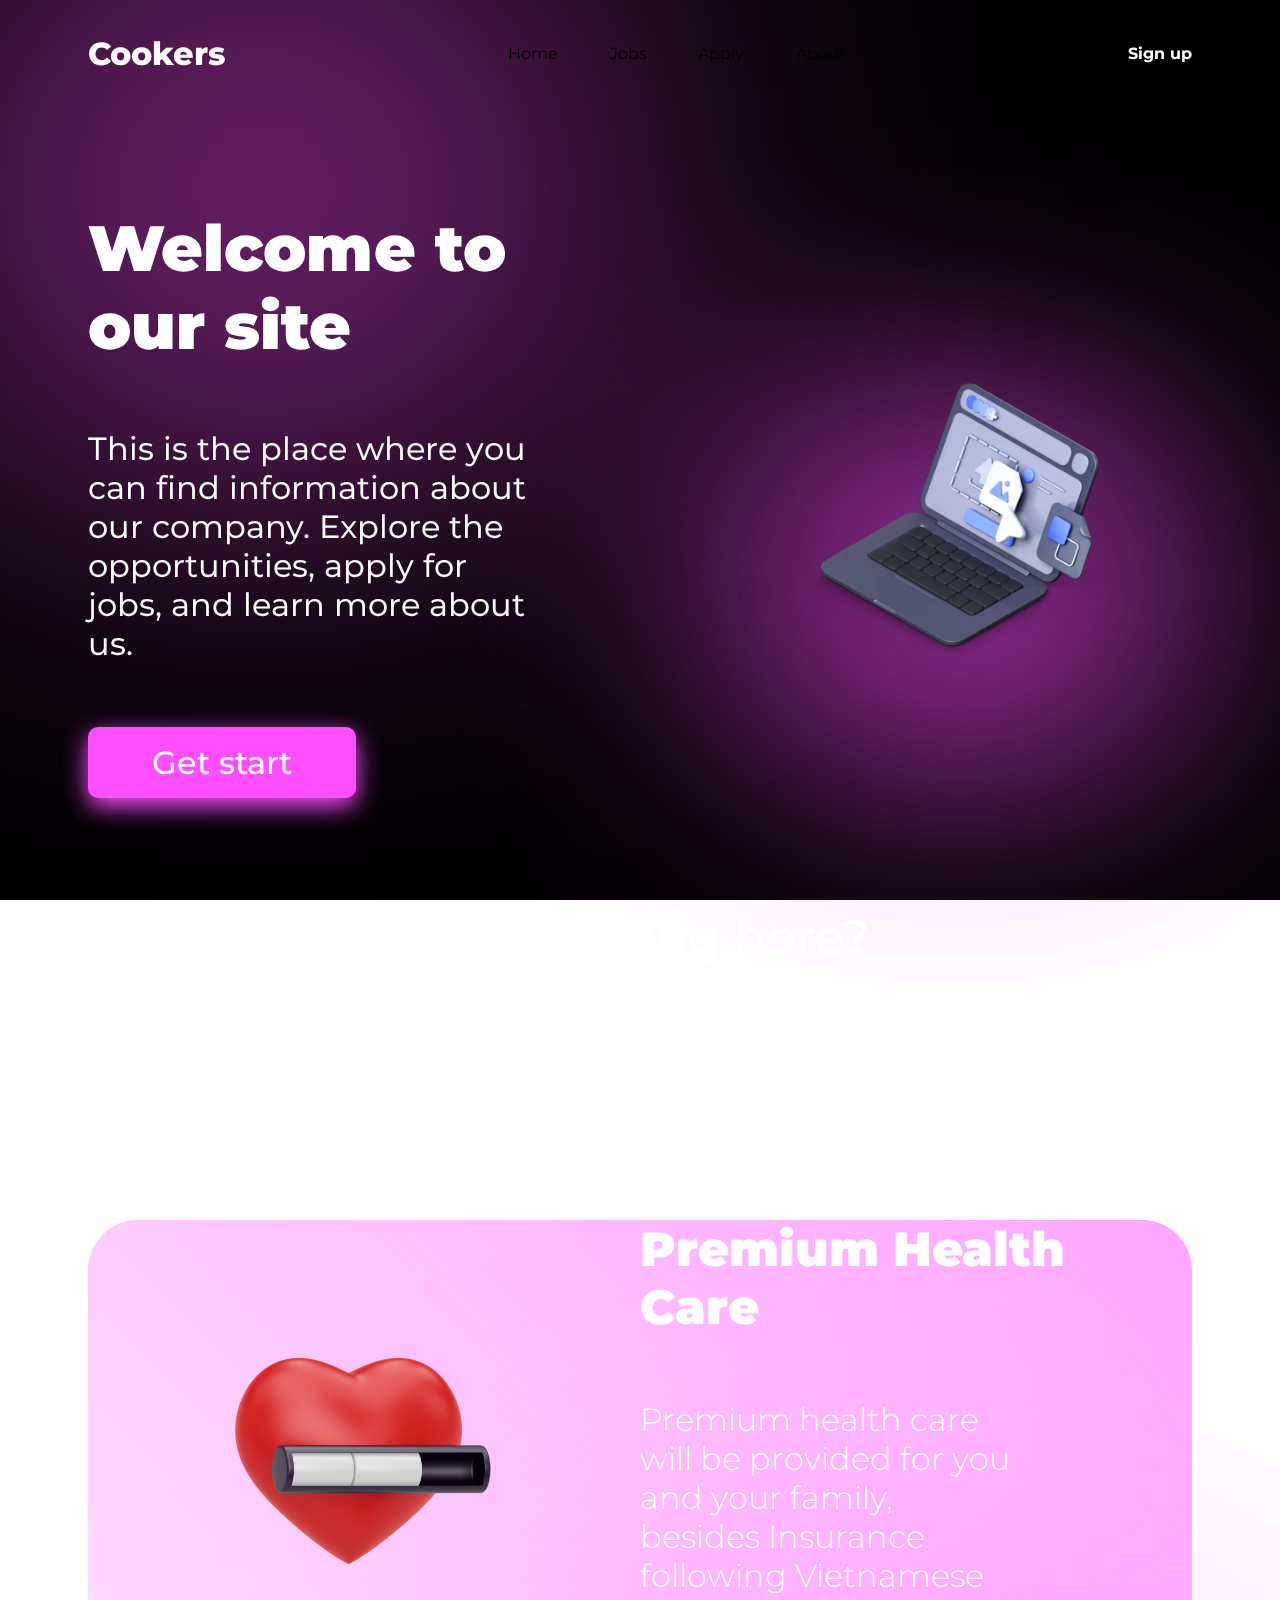
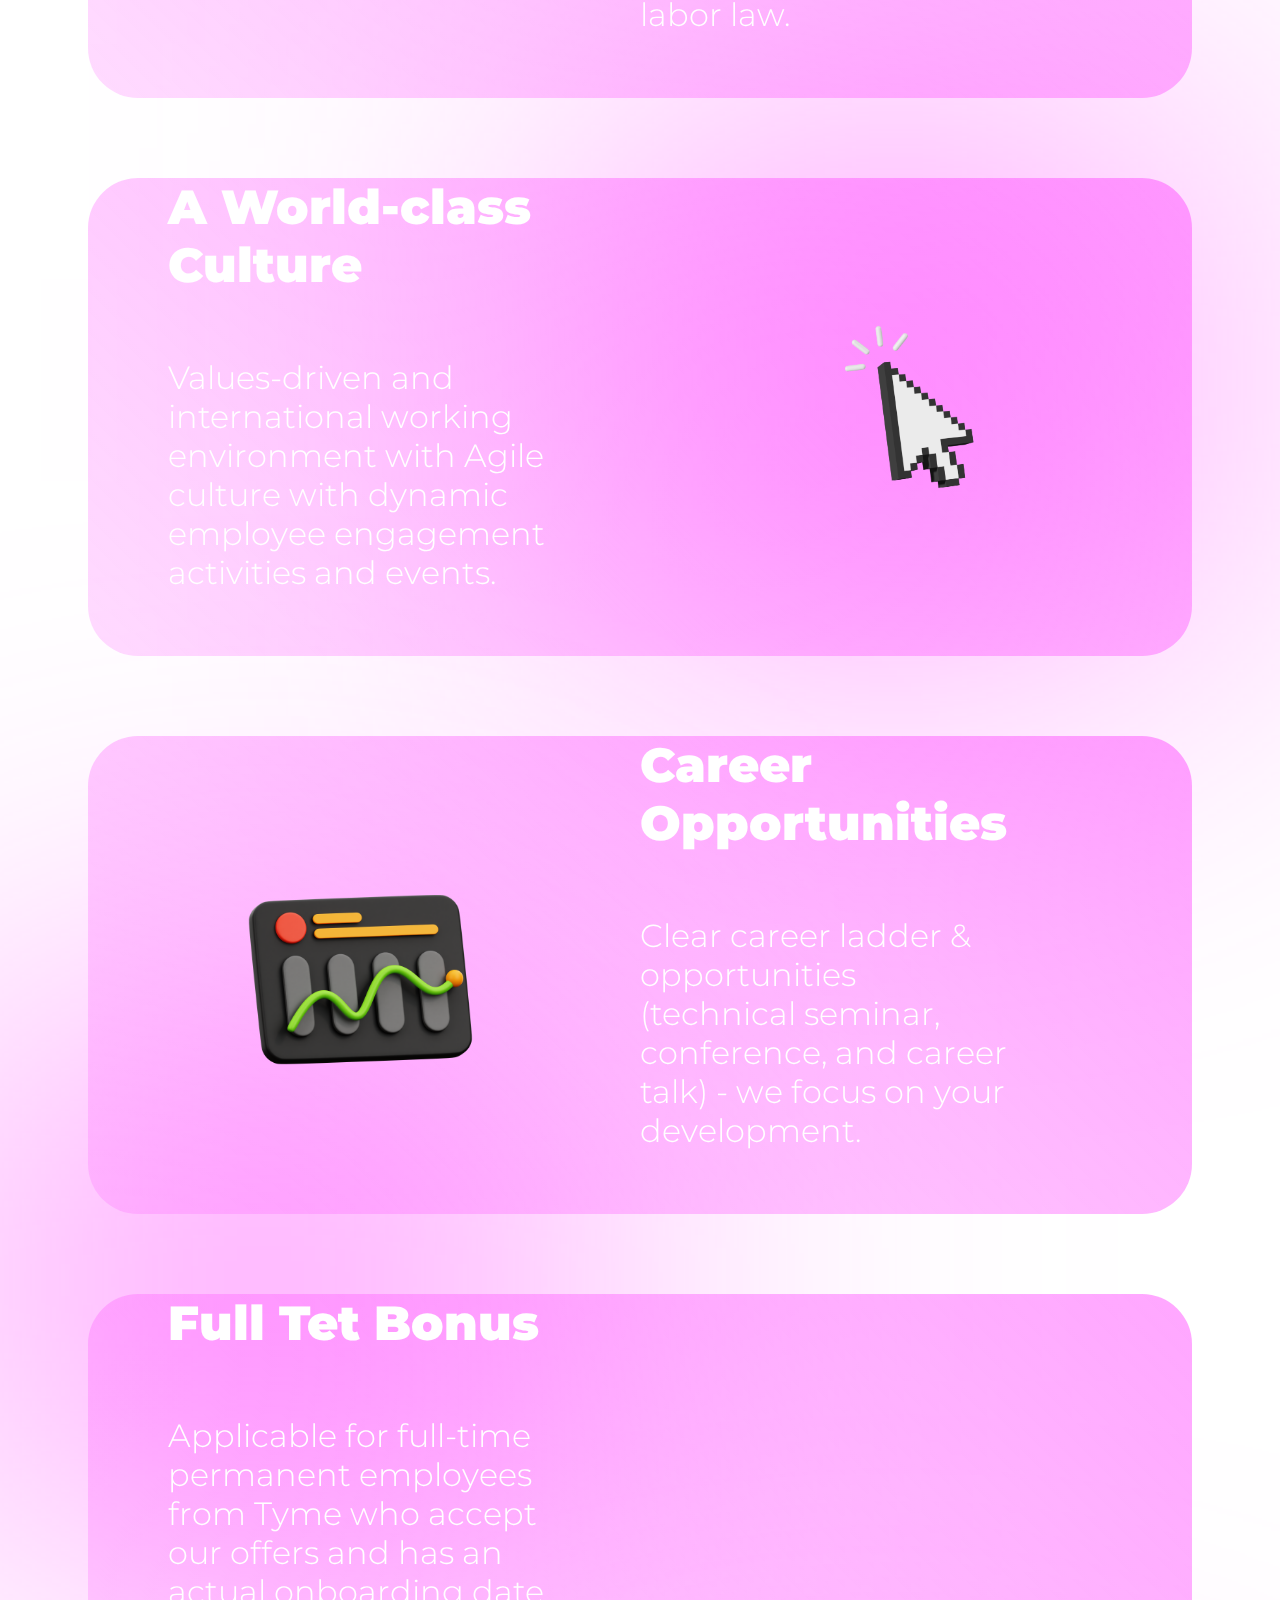
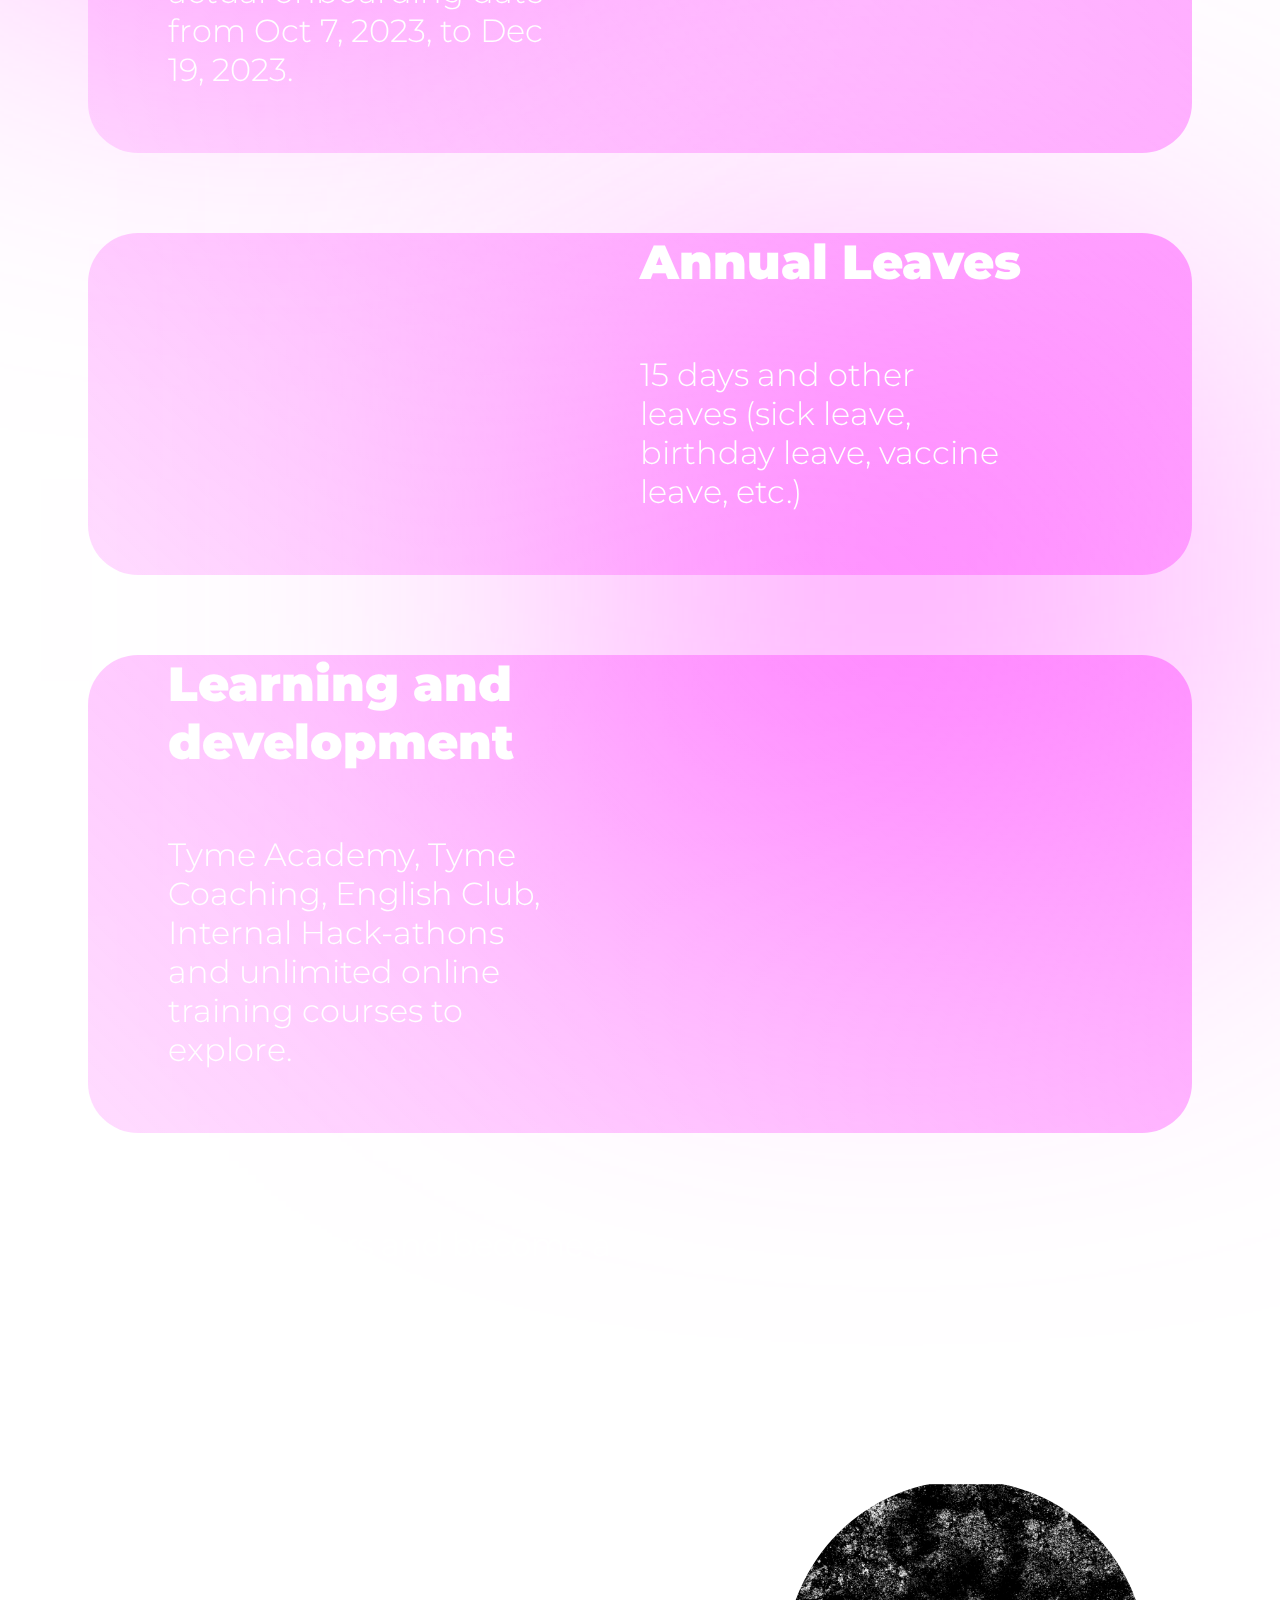
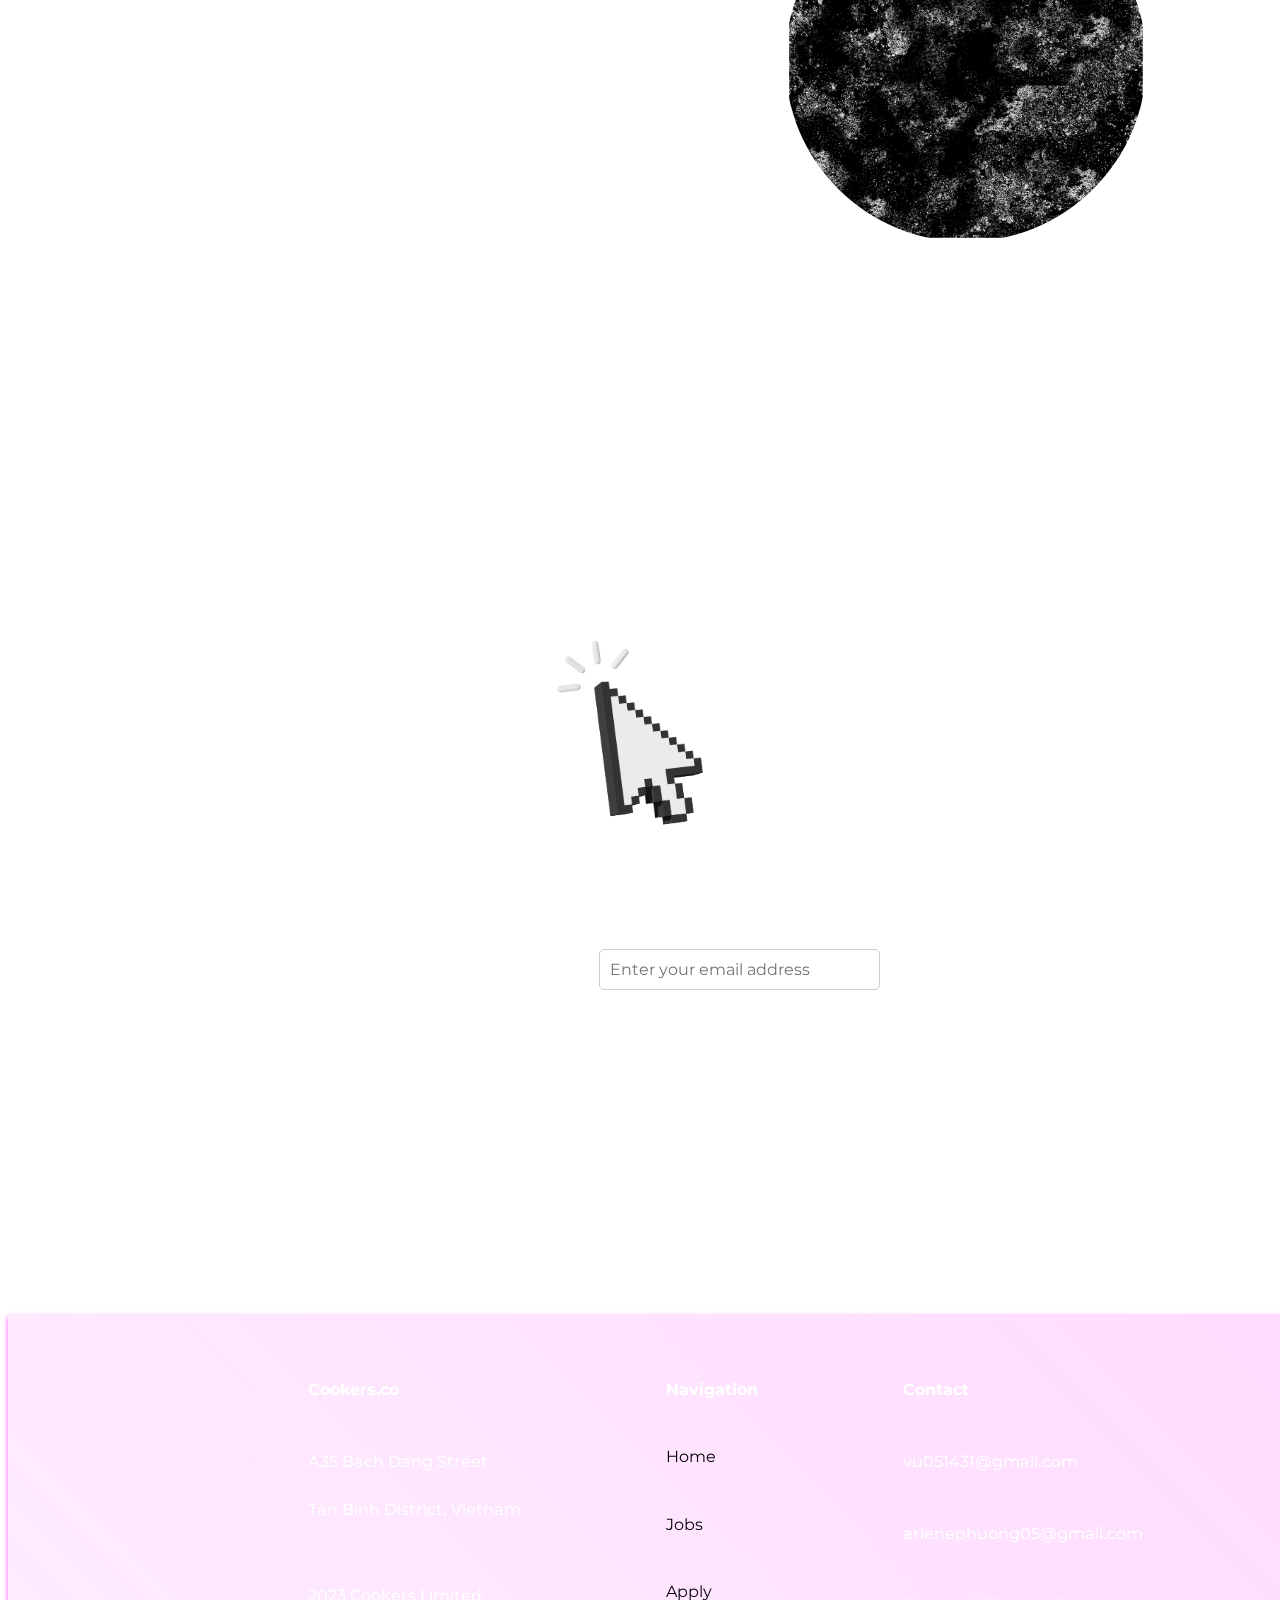
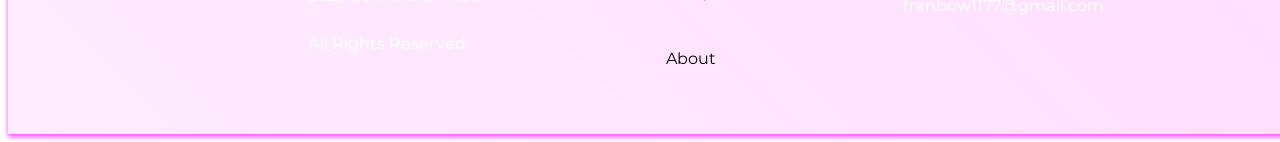
==== index.html @ 374c379d "Giang's work" ====
<!DOCTYPE html>
<html lang="en">
<head>
    <meta charset="UTF-8">
    <meta name="viewport" content="width=device-width, initial-scale=1.0">
    <meta name="author" content="Tuan and Giang"/>
    <title>Home Page</title>
    <link rel="stylesheet" href="css/styles.css">
    <link rel="stylesheet" href="css/global.css">
    <link rel="stylesheet" href="https://cdnjs.cloudflare.com/ajax/libs/font-awesome/6.5.1/css/all.min.css">

    <script src="https://unpkg.com/@phosphor-icons/web"></script>
</head>
<body>

    <div class="bgr"></div>
      <div class="s-30 bl-15 r-10 t-50 ln-1"></div>
      <div class="s-40 bl-25 ln-1"></div>
      <div class="s-40 bl-25 r-10 ln-1" style="top: 200vh;"></div>
      <div class="s-40 bl-25 ln-1" style="top: 300vh;"></div>
      <div class="s-40 bl-25 r-10 ln-1" style="top: 400vh;"></div>


  <!-- navbar -->
      <header class="h-10 pd-h-5 jtf-btw alit-ct">
        <h1>Cookers</h1>
        <div class="jtf-evl bs-4">
            <a href="index.html" class="fs-2r">Home</a>
            <a href="jobs.html" class="fs-2r">Jobs</a>
            <a href="apply.html" class="fs-2r">Apply</a>
            <a href="about.html" class="fs-2r">About</a>
        </div>
        <strong id="hd-su">Sign up</strong>
    </header>

    <div class="h-90 pd-h-5 jtf-btw">
        <div class="bs-5 ct-r jtf-cl-st">
            <strong class="fs-4 fw-9">Welcome to our site</strong>
            <p class="fs-2 pd-v-4 w-80pc">This is the place where you can find information about our company. Explore the opportunities, apply for jobs, and learn more about us.</p>
            <div class="fs-2 fw-5 cl-ct pd-h-4 pd-v-1 bgr-1 sd" style="border-radius: 10px;">Get start</div>
        </div>
        <img id="lt" class="bs-5 img sc-140" src="/assets/icon/laptop.png" alt="">
    </div>

    <section class="section_2">
        <div class="pd-h-5">
            <div class="jtf-cl-st">
                <h3 class="fs-3">Why you will love working here?</h3>
                <strong class="fs-4 fw-3 pd-v-3">Perks & Benefits</strong>
            </div>
          

            <div class="rd-5 mg-t-5r pd-h-5 jtf-btw card">
              <img class="bs-5 sc-07 img" src="/assets/icon/health.png" alt="">
                <div class="bs-5 ct-r jtf-cl-st">
                    <strong class="fs-3 fw-9">Premium Health Care</strong>
                    <p class="fs-2 fw-3 pd-v-4 w-80pc">Premium health care will be provided for you and your family, besides Insurance following Vietnamese labor law.</p>
                </div>
            </div>

            <div class="rd-5 mg-t-5r pd-h-5 jtf-btw card">
                <div class="bs-5 ct-r jtf-cl-st">
                    <strong class="fs-3 fw-9">A World-class Culture</strong>
                    <p class="fs-2 fw-3 pd-v-4 w-80pc">Values-driven and international working environment with Agile culture with dynamic employee engagement activities and events.</p>
                </div>
                <img class="bs-5 sc-07 img" src="/assets/icon/cursor.png" alt="">
            </div>

            <div class="rd-5 mg-t-5r pd-h-5 jtf-btw card">
              <img class="bs-5 sc-07 img" src="/assets/icon/business.png" alt="">
                <div class="bs-5 ct-r jtf-cl-st">
                    <strong class="fs-3 fw-9">Career Opportunities</strong>
                    <p class="fs-2 fw-3 pd-v-4 w-80pc">Clear career ladder & opportunities (technical seminar, conference, and career talk) - we focus on your development.</p>
                </div>
            </div>

            <div class="rd-5 mg-t-5r pd-h-5 jtf-btw card">
                <div class="bs-5 ct-r jtf-cl-st">
                    <strong class="fs-3 fw-9">Full Tet Bonus</strong>
                    <p class="fs-2 fw-3 pd-v-4 w-80pc">Applicable for full-time permanent employees from Tyme who accept our offers and has an actual onboarding date from Oct 7, 2023, to Dec 19, 2023.</p>
                </div>
                <img class="bs-5 sc-07 img" src="/assets/icon/gift.png" alt="">
            </div>

            <div class="rd-5 mg-t-5r pd-h-5 jtf-btw card">
              <img class="bs-5 sc-07 img" src="/assets/icon/calendar.png" alt="">
                <div class="bs-5 ct-r jtf-cl-st">
                    <strong class="fs-3 fw-9">Annual Leaves</strong>
                    <p class="fs-2 fw-3 pd-v-4 w-80pc">15 days and other leaves (sick leave, birthday leave, vaccine leave, etc.)</p>
                </div>
            </div>


            <div class="rd-5 mg-t-5r pd-h-5 jtf-btw card">
                <div class="bs-5 ct-r jtf-cl-st">
                    <strong class="fs-3 fw-9">Learning and development</strong>
                    <p class="fs-2 fw-3 pd-v-4 w-80pc">Tyme Academy, Tyme Coaching, English Club, Internal Hack-athons and unlimited online training courses to explore.</p>
                </div>
                <img class="bs-5 sc-07 img" src="/assets/icon/gift.png" alt="">
            </div>



            <div class="rd-5 mg-t-5r jtf-btw">
              <div class="bs-5 ct-r jtf-cl-st">
                <p class="fs-2 fw-3 lh-4">Join us at Cookers and become a part of a dynamic team committed to innovation, creativity, and excellence.If you are passionate about making a meaningful impact, embracing challenges, and contributing to cutting-edge projects, we invite you to explore exciting opportunities with us.Together, let's build something extraordinary. Apply now and be a catalyst for change with Cookers.
                  Cookers & co</p>
              </div>
              <img class="bs-5 sc-08 img cp-cc" src="/assets/icon/texture.png" alt="">
          </div>

        </div>
    </section>

    
    <section class="section_4">
        <div class="mg-h-20vw ct">
          <img class="img h-40" src="/assets/icon/cursor.png" alt="" class="">
            <div class="jtf-st alit-ct">
                <h3 class="mg-r-4r">Stay connected with us!</h3>
                <form class="alit-ct">
                  <input type="email" placeholder="Enter your email address" required>
                  <div class="pd-l-3r">Connect Us</div>
                </form>
            </div>
            <p class="fs-2 fw-3 lh-4 mg-v-3">Drop us your contact information so that we can update you with Cookers's news.</p>
            
          
        </div>
    </section>


    <footer class="w-100 h-40 jtf-evl alit-ct">

      <img class="img h-30" src="/assets/icon/cooker.png" alt="" class="">

      <div class="h-80pc jtf-cl-btw">
          <strong>Cookers.co</strong>
          <p class="lh-3">A35 Bach Dang Street <br>Tan Binh District, Vietnam</p>
          <p class="lh-3">2023 Cookers Limited. <br>All Rights Reserved.</p>
      </div>

      <div class="h-80pc jtf-cl-btw">
          <strong>Navigation</strong>
          <a href="index.html" class="fs-2r">Home</a>
          <a href="jobs.html" class="fs-2r">Jobs</a>
          <a href="apply.html" class="fs-2r">Apply</a>
          <a href="about.html" class="fs-2r">About</a>
      </div>

      <div class="h-80pc jtf-cl-btw">
          <strong>Contact</strong>
          <p>vu051431@gmail.com</p>
          <p>arlenephuong05@gmail.com</p>
          <p>franbow1177@gmail.com</p>
          <div class="jtf-btw w-70pc">
            <i class="fs-2 ph ph-meta-logo"></i>
            <i class="fs-2 ph ph-twitter-logo"></i>
            <i class="fs-2 ph ph-linkedin-logo"></i>
          </div>
      </div>
  </footer>
</body>
</html>
---- css/styles.css ----
/* text */
@import url('https://fonts.googleapis.com/css2?family=Montserrat:ital,wght@0,100..900;1,100..900&display=swap');

* { 
  --custom1-color-light: rgba(255, 78, 255, 1);
  --custom1-color-dark: rgba(255, 78, 255, 1);

  --custom2-color-light: rgba(237, 176, 255,1);
  --custom2-color-dark: rgba(237, 176, 255,1);
}

body {
  --custom1-color: var(--custom1-color-light);
  --custom2-color: var(--custom2-color-light);
}


/* Dark theme if user prefers */
@media (prefers-color-scheme: light) {
  body {
    --custom1-color: var(--custom1-color-dark);
    --custom2-color: var(--custom2-color-dark);
  }
}


h1{
    font-family: "Montserrat", sans-serif;
    font-optical-sizing: auto;
    font-weight: 800;
    font-style: normal;
}

h2{
    font-optical-sizing: auto;
    font-weight: 450;
}

h3{
    font-optical-sizing: auto;
    font-weight: 500;
}

h4{
    font-family: "Montserrat", sans-serif;
    font-optical-sizing: auto;
    font-weight: 550;
    font-style: normal;
}

p{
    font-family: "Montserrat", sans-serif;
    font-optical-sizing: auto;
    font-weight: 450;
    font-style: normal;
}

a{
    color: black;
    text-decoration: none;
}

a:hover{
    color: #595959;
}

dt { 
    font-weight: bold;
    margin-top: 2rem;
    margin-bottom: 2rem;
}

/* button */
input[type=submit] {
  /* background-color: #a6a6a6; */
  border: none;
  color: white;
  padding: 16px 32px;
  text-decoration: none;
  margin: 4px 2px;
  cursor: pointer;
}
/* colors */

.light_gray{
    /* background-color: #f0f0f0; */
}

.gray{
    /* background-color: #d8d8d8; */

}

.grayer{
    /* background-color:#cccccc; */

}

.dark_gray{
    /* background-color: #bfbfbf; */
}

.darker_gray{
    /* background-color: #a6a6a6; */
}
/* navbar */
.navbar {
    display: flex;
    justify-content: space-between;
    overflow: hidden;
}
  
.nav-item {
    float: left;
    color: black;
    width: 100%;
    padding: 15px 15px;
    text-decoration: none;
    font-size: 17px;
    font-family: "Montserrat", sans-serif;
    font-weight: 600;
    font-style: normal;
    
}

.nav-item:hover{
    /* background-color: #666666; */
    color: white;
}

/* parent containers */
.row {
display: flex;
padding: 20px;
}

.column_50{
    flex: 50%;
    text-align: center;
    padding: 10px;
}
.column_30{
    flex: 33.3%;
    text-align: center;
    padding: 10px;
}

table{
    border-collapse: collapse;
    width: 100%;
}

td, th {
    border: 1px solid black;
}


/* align */
.center{
    text-align: center;
    padding: 20px;
}
.left{
    text-align: left;
    padding: 20px;
}
.right{
  text-align: right;
  padding: 20px;
}

/* image */
.cookers_logo{
    width: 20%;
}

.logo{
    width: 40%;
}

.logo_apply{
  margin-top: 10%;
  width: 50%;
}

#meet_the_members{
    width: 30%;
}


.member_pic{
    width: 60%;
}

/* footer */

.nav-item-footer{
  color: black;
  text-decoration: none;
  margin: 0 15px;
  font-size: 15px;
}

.nav-item-footer:hover{
  color: white;
}

footer {
    /* background-color:#cccccc; */
    color: black;
    padding: 30px 0;
    margin: 0;
    box-shadow: var(--custom1-color) 0px 3px 5px;
    background-image: linear-gradient(45deg, rgba(255, 78, 255, 0.1), rgba(255, 78, 255, 0.2)) !important;
  }
  
  .footer-content {
    display: flex;
    justify-content: space-between;
    align-items: center;
    flex-wrap: wrap;
  }
  
  .footer-left {
    flex: 1;
    text-align: left;
    padding: 50px;
  }
  
  .footer-right {
    flex: 1;
    display: flex;
    justify-content: space-between;
  }
  
  .footer-menu {
    flex: 1;
  }
  
  .footer-menu h4 {
    font-size: 1.2rem;
    margin-bottom: 10px;
  }
  
  .footer-menu ul {
    list-style: none;
    padding: 0;
    margin: 0;
  }
  
  .footer-menu li {
    margin-bottom: 5px;
    display: inline;
  }

  .footer-menu img {
    max-width: 40%; /* Đảm bảo hình ảnh không vượt quá phần tử chứa */
    height: 35px;
    padding: 5px;
  }
  
  .footer-menu a {
  color: black;
  text-decoration: none;
}

.copyright {
    /* background-color: #bfbfbf; */
    padding: 10px 0;
    text-align: center;
      
  }
    
  .copyright p {
    margin: 0;
    font-size: 0.8rem;
    color: white;
  }


/* ??? */
:root {
    --custom-color: initial;
    --custom-font-size: unset;
    --custom-line-height: initial;
}

.text-title {
    font-size: 24px;
    font-weight: bold;
}

.text-description {
    font-size: 16px;
    font-weight: normal;
    color: #888888;
}

.text-paragraph {
    font-size: 14px;
    font-weight: normal;
    line-height: 1.5;
}

.section_1 {
    /* background-color: #f0f0f0;  */
    display: flex;
    justify-content: space-between;
    align-items: center;
    padding: 20px;
}
.benefit-description{
    text-align: center;
    padding: 20px;
    font-size: 50px;
}
.benefits-list {
    display: flex;
    flex-wrap: wrap;
    justify-content: space-between;
  }
  
  .benefit {
    display: flex;
    flex-direction: column;
    align-items: center;
    justify-content: center;
    /* background-color: white; */
    padding: 10px;
    width: 30vw;
  }
  
  
  .benefit h5 {
    font-size: 1.2rem;
    margin-bottom: 10px;
  }
  
  .benefit p {
    font-size: 1rem;
    line-height: 1.5;
  }
.section_3{
    display: flex;
    justify-content: space-between;
    align-items: center;
    /* background-color: #f0f0f0; */
}
.container {
    width: 100%;
    max-width: 800px;
    margin: 0 auto;
    padding: 20px;
    box-sizing: border-box;
}
.part {
    /* background-color: #f8f9fa; */
    padding: 20px;
    border-radius: 10px;
    text-align: center;
}
.part h2 {
    margin-bottom: 20px;
    font-size: 30px;
    text-align: center;
}
.part p {
    margin-bottom: 20px;
}
.part a {
    display: inline-block;
    /* background-color: #222; */
    color: #fff;
    padding: 10px 40px;
    text-decoration: none;
    border-radius: 5px;
    margin-top: 20px;
    margin: 10px auto; 
}

.section_4 {
    /* background-color: white; */
    padding: 50px 0;
    text-align: center;
    
    }
  
  .section_4 h2{
    font-size: 2.5rem;
    margin-bottom: 20px;
  }
  .section_4 h3 {
    font-size: 2rem;
    margin-bottom: 20px;
  }
  
  .section_4 h4 {
    font-size: 1.2rem;
    margin-bottom: 30px;
  }
  
  .section_4 form {
    display: flex;
    justify-content: center;
    margin-bottom: 30px;
  }
  
  .section_4 input[type="email"] {
    width: 300px;
    padding: 10px;
    font-size: 1rem;
    border: 1px solid #ccc;
    border-radius: 5px;
  }
  
  .section_4 button[type="submit"] {
    /* background-color: #333; */
    color: #fff;
    padding: 10px 20px;
    font-size: 1rem;
    border: none;
    border-radius: 5px;
    margin-left: 10px;
    cursor: pointer;
  }
  .section_4 ul li{
    display: inline;
  }

.info {
    max-width: 500px; /* Đặt chiều rộng tối đa cho phần thông tin */
}

img {
  max-width: 40%; /* Đảm bảo hình ảnh không vượt quá phần tử chứa */
  height: auto;
  padding: 5px;
}

h2, h3, h4, p {
  margin: 0;
}

.job-posting {
    width: 90%;
    margin: 0 auto;
    padding: 2rem;
    border: 1px solid black;
    border-radius: 4px;
    background-image: linear-gradient(45deg, rgb(254, 205, 254), rgb(255, 255, 255)) !important;
    }
    .job-posting h2 {
    text-align: center;
    margin-bottom: 1rem;
    }
    .job-posting p {
    margin-bottom: 0.5rem;
    }

  


.card { 
  background-image: linear-gradient(45deg, rgba(255, 78, 255, 0.2), rgba(255, 78, 255, 0.5)) !important;
}




    .job-item .fs-2.fw-3.lh-3 {
      display: none; /* Hide the second p by default */
  }
  
  .job-item:focus-within .fs-2.fw-3.lh-3 {
      display: block; /* Show the second p when the parent div is focused */
  }


  input, select, textarea{ 
    width: 100%;
    padding: 20px 30px;
    margin: 20px 0;
    display: inline-block;
    border: 1px solid #ccc;
    border-radius: 10px;
    box-sizing: border-box;
    background-color: white;
  }
---- css/global.css ----
* {
  font-family: 'Montserrat', sans-serif;

   /* Light theme colors */
   --primary-color-light: black; /* Example primary color for light theme */
   --secondary-color-light: white; /* Example secondary color for light theme */
 
   /* Dark theme colors */
   --primary-color-dark: white; /* Example primary color for dark theme */
   --secondary-color-dark: black; /* Example secondary color for dark theme */

   --custom1-color-light: rgba(255, 78, 255, 1);
   --custom1-color-dark: rgba(255, 78, 255, 1);

   --custom2-color-light: rgba(237, 176, 255,1);
   --custom2-color-dark: rgba(237, 176, 255,1);

   color: var(--primary-color);
}

*::-webkit-scrollbar { 
  display: none;
}

body {
  --primary-color: var(--primary-color-light);
  --secondary-color: var(--secondary-color-light);

  --custom1-color: var(--custom1-color-light);
  --custom2-color: var(--custom2-color-light);
}

/* Dark theme if user prefers */
@media (prefers-color-scheme: light) {
  body {
    --primary-color: var(--primary-color-dark);
    --secondary-color: var(--secondary-color-dark);

    --custom1-color: var(--custom1-color-dark);
    --custom2-color: var(--custom2-color-dark);
  }
}

html { 
  font-size: 16px;
}


.fs-1 { font-size: 1rem; }
.fs-2 { font-size: 2rem; }
.fs-3 { font-size: 3rem; }
.fs-4 { font-size: 4rem; }
.fs-5 { font-size: 5rem; }
.fs-6 { font-size: 6rem; }
.fs-7 { font-size: 7rem; }
.fs-8 { font-size: 8rem; }
.fs-9 { font-size: 9rem; }
.fs-10 { font-size: 10rem; }



.fw-1 { font-weight: 100; }
.fw-2 { font-weight: 200; }
.fw-3 { font-weight: 300; }
.fw-4 { font-weight: 400; }
.fw-5 { font-weight: 500; }
.fw-6 { font-weight: 600; }
.fw-7 { font-weight: 700; }
.fw-8 { font-weight: 800; }
.fw-9 { font-weight: 900; }

.lh-1 { line-height: 1rem; }
.lh-2 { line-height: 2rem; }
.lh-3 { line-height: 3rem; }
.lh-4 { line-height: 4rem; }
.lh-5 { line-height: 5rem; }
.lh-6 { line-height: 6rem; }
.lh-7 { line-height: 7rem; }
.lh-8 { line-height: 8rem; }
.lh-9 { line-height: 9rem; }

/* Square dimensions */
.s-100px { 
  height: 100px;
  width: 100px;
}
.s-200px { 
  height: 200px;
  width: 200px;
}
.s-300px { 
  height: 300px;
  width: 300px;
}
.s-400px { 
  height: 400px;
  width: 400px;
}
.s-500px { 
  height: 500px;
  width: 500px;
}
.s-600px { 
  height: 600px;
  width: 600px;
}
.s-700px { 
  height: 700px;
  width: 700px;
}
.s-800px { 
  height: 800px;
  width: 800px;
}
.s-900px { 
  height: 900px;
  width: 900px;
}
.s-1000px { 
  height: 1000px;
  width: 1000px;
}

/* Height only */
.h-100px { 
  height: 100px;
}
.h-200px { 
  height: 200px;
}
.h-300px { 
  height: 300px;
}
.h-400px { 
  height: 400px;
}
.h-500px { 
  height: 500px;
}
.h-600px { 
  height: 600px;
}
.h-700px { 
  height: 700px;
}
.h-800px { 
  height: 800px;
}
.h-900px { 
  height: 900px;
}
.h-1000px { 
  height: 1000px;
}

/* Width only */
.w-100px { 
  width: 100px;
}
.w-200px { 
  width: 200px;
}
.w-300px { 
  width: 300px;
}
.w-400px { 
  width: 400px;
}
.w-500px { 
  width: 500px;
}
.w-600px { 
  width: 600px;
}
.w-700px { 
  width: 700px;
}
.w-800px { 
  width: 800px;
}
.w-900px { 
  width: 900px;
}
.w-1000px { 
  width: 1000px;
}














/* Square dimensions using viewport units */
.s-10 { 
  height: 10vh;
  width: 10vw;
}
.s-20 { 
  height: 20vh;
  width: 20vw;
}
.s-30 { 
  height: 30vh;
  width: 30vw;
}
.s-40 { 
  height: 40vh;
  width: 40vw;
}
.s-50 { 
  height: 50vh;
  width: 50vw;
}
.s-60 { 
  height: 60vh;
  width: 60vw;
}
.s-70 { 
  height: 70vh;
  width: 70vw;
}
.s-80 { 
  height: 80vh;
  width: 80vw;
}
.s-90 { 
  height: 90vh;
  width: 90vw;
}
.s-100 { 
  height: 100vh;
  width: 100vw;
}

/* Height only using viewport units */
.h-10 { 
  height: 10vh;
}
.h-20 { 
  height: 20vh;
}
.h-30 { 
  height: 30vh;
}
.h-40 { 
  height: 40vh;
}
.h-50 { 
  height: 50vh;
}
.h-60 { 
  height: 60vh;
}
.h-70 { 
  height: 70vh;
}
.h-80 { 
  height: 80vh;
}
.h-90 { 
  height: 90vh;
}
.h-100 { 
  height: 100vh;
}

/* Width only using viewport units */
.w-10 { 
  width: 10vw;
}
.w-20 { 
  width: 20vw;
}
.w-30 { 
  width: 30vw;
}
.w-40 { 
  width: 40vw;
}
.w-50 { 
  width: 50vw;
}
.w-60 { 
  width: 60vw;
}
.w-70 { 
  width: 70vw;
}
.w-80 { 
  width: 80vw;
}
.w-90 { 
  width: 90vw;
}
.w-100 { 
  width: 100vw;
}







/* Square dimensions */
.s-10pc { 
  height: 10%;
  width: 10%;
}
.s-20pc { 
  height: 20%;
  width: 20%;
}
.s-30pc { 
  height: 30%;
  width: 30%;
}
.s-40pc { 
  height: 40%;
  width: 40%;
}
.s-50pc { 
  height: 50%;
  width: 50%;
}
.s-60pc { 
  height: 60%;
  width: 60%;
}
.s-70pc { 
  height: 70%;
  width: 70%;
}
.s-80pc { 
  height: 80%;
  width: 80%;
}
.s-90pc { 
  height: 90%;
  width: 90%;
}
.s-100pc { 
  height: 100%;
  width: 100%;
}

/* Height only */
.h-10pc { 
  height: 10%;
}
.h-20pc { 
  height: 20%;
}
.h-30pc { 
  height: 30%;
}
.h-40pc { 
  height: 40%;
}
.h-50pc { 
  height: 50%;
}
.h-60pc { 
  height: 60%;
}
.h-70pc { 
  height: 70%;
}
.h-80pc { 
  height: 80%;
}
.h-90pc { 
  height: 90%;
}
.h-100pc { 
  height: 100%;
}

/* Width only */
.w-10pc { 
  width: 10%;
}
.w-20pc { 
  width: 20%;
}
.w-30pc { 
  width: 30%;
}
.w-40pc { 
  width: 40%;
}
.w-50pc { 
  width: 50%;
}
.w-60pc { 
  width: 60%;
}
.w-70pc { 
  width: 70%;
}
.w-80pc { 
  width: 80%;
}
.w-90pc { 
  width: 90%;
}
.w-100pc { 
  width: 100%;
}













.fl-cl { 
  flex-direction: column;
  display: flex;
}

.fl-r { 
  flex-direction: row;
  display: flex;
}

.fl-cl-rv { 
  flex-direction: column-reverse;
  display: flex;
}

.fl-r-rv { 
  flex-direction: row-reverse;
  display: flex;
}






.jtf-ct { 
  display: flex;
  justify-content: center;
}

.jtf-st { 
  display: flex;
  justify-content: flex-start;
}

.jtf-e { 
  display: flex;
  justify-content: flex-end;
}

.jtf-btw { 
  display: flex;
  justify-content: space-between;
}

.jtf-ar { 
  display: flex;
  justify-content: space-around;
}

.jtf-evl { 
  display: flex;
  justify-content: space-evenly
}








.jtf-ct { 
  display: flex;
  justify-content: center;
}

.jtf-st { 
  display: flex;
  justify-content: flex-start;
}

.jtf-e { 
  display: flex;
  justify-content: flex-end;
}

.jtf-btw { 
  display: flex;
  justify-content: space-between;
}

.jtf-ar { 
  display: flex;
  justify-content: space-around;
}

.jtf-cl-evl { 
  display: flex;
  justify-content: space-evenly
}


.jtf-cl-ct { 
  display: flex;
  flex-direction: column;
  justify-content: center;
}

.jtf-cl-st { 
  display: flex;
  flex-direction: column;
  justify-content: flex-start;
}


.jtf-cl-e { 
  display: flex;
  flex-direction: column;
  justify-content: flex-end;
}

.jtf-cl-btw { 
  display: flex;
  flex-direction: column;
  justify-content: space-between;
}

.jtf-cl-ar { 
  display: flex;
  flex-direction: column;
  justify-content: space-around;
}

.jtf-cl-evl { 
  display: flex;
  flex-direction: column;
  justify-content: space-evenly
}


.alit-ct { 
  display: flex;
  align-items: center;
}

.alit-st { 
  display: flex;
  align-items: flex-start;
}

.img { 
  object-fit: contain;
}

.gr-1 { flex-grow: 1; }
.gr-2 { flex-grow: 2; }
.gr-3 { flex-grow: 3; }
.gr-4 { flex-grow: 4; }
.gr-5 { flex-grow: 5; }
.gr-6 { flex-grow: 6; }
.gr-7 { flex-grow: 7; }
.gr-8 { flex-grow: 8; }
.gr-9 { flex-grow: 9; }

.sr-1 { flex-shrink: 1; }
.sr-2 { flex-shrink: 2; }
.sr-3 { flex-shrink: 3; }
.sr-4 { flex-shrink: 4; }
.sr-5 { flex-shrink: 5; }
.sr-6 { flex-shrink: 6; }
.sr-7 { flex-shrink: 7; }
.sr-8 { flex-shrink: 8; }
.sr-9 { flex-shrink: 9; }

.bs-1 { flex-basis: 10%; }
.bs-2 { flex-basis: 20%; }
.bs-3 { flex-basis: 30%; }
.bs-4 { flex-basis: 40%; }
.bs-5 { flex-basis: 50%; }
.bs-6 { flex-basis: 60%; }
.bs-7 { flex-basis: 70%; }
.bs-8 { flex-basis: 80%; }
.bs-9 { flex-basis: 90%; }
.bs-10 { flex-basis: 100%; }

.ct {
  display: flex;
  flex-direction: column;
  justify-content: center;
  align-items: center;
}

.ct-r {
  display: flex;
  justify-content: center;
  align-items: start;
}

.ct-l {
  display: flex;
  justify-content: center;
  align-items: end;
}


.ct-t {
  display: flex;
  justify-content: center;
  align-items: top;
}


.ct-b {
  display: flex;
  justify-content: center;
  align-items: bottom;
}


.rlt { position: relative }
.asl { position: absolute; }
.stk { position: sticky; }














/* Top position */
.t-10 { top: 10%; }
.t-20 { top: 20%; }
.t-30 { top: 30%; }
.t-40 { top: 40%; }
.t-50 { top: 50%; }
.t-60 { top: 60%; }
.t-70 { top: 70%; }
.t-80 { top: 80%; }
.t-90 { top: 90%; }
.t-100 { top: 100%; }

/* Bottom position */
.b-10 { bottom: 10%; }
.b-20 { bottom: 20%; }
.b-30 { bottom: 30%; }
.b-40 { bottom: 40%; }
.b-50 { bottom: 50%; }
.b-60 { bottom: 60%; }
.b-70 { bottom: 70%; }
.b-80 { bottom: 80%; }
.b-90 { bottom: 90%; }
.b-100 { bottom: 100%; }

/* Left position */
.l-10 { left: 10%; }
.l-20 { left: 20%; }
.l-30 { left: 30%; }
.l-40 { left: 40%; }
.l-50 { left: 50%; }
.l-60 { left: 60%; }
.l-70 { left: 70%; }
.l-80 { left: 80%; }
.l-90 { left: 90%; }
.l-100 { left: 100%; }

/* Right position */
.r-10 { right: 10%; }
.r-20 { right: 20%; }
.r-30 { right: 30%; }
.r-40 { right: 40%; }
.r-50 { right: 50%; }
.r-60 { right: 60%; }
.r-70 { right: 70%; }
.r-80 { right: 80%; }
.r-90 { right: 90%; }
.r-100 { right: 100%; }









/* All-around padding */
.pd-1r { padding: 1rem; }
.pd-2r { padding: 2rem; }
.pd-3r { padding: 3rem; }
.pd-4r { padding: 4rem; }
.pd-5r { padding: 5rem; }
.pd-6r { padding: 6rem; }
.pd-7r { padding: 7rem; }
.pd-8r { padding: 8rem; }
.pd-9r { padding: 9rem; }

/* Padding-top */
.pd-t-1r { padding-top: 1rem; }
.pd-t-2r { padding-top: 2rem; }
.pd-t-3r { padding-top: 3rem; }
.pd-t-4r { padding-top: 4rem; }
.pd-t-5r { padding-top: 5rem; }
.pd-t-6r { padding-top: 6rem; }
.pd-t-7r { padding-top: 7rem; }
.pd-t-8r { padding-top: 8rem; }
.pd-t-9r { padding-top: 9rem; }

/* Padding-bottom */
.pd-b-1r { padding-bottom: 1rem; }
.pd-b-2r { padding-bottom: 2rem; }
.pd-b-3r { padding-bottom: 3rem; }
.pd-b-4r { padding-bottom: 4rem; }
.pd-b-5r { padding-bottom: 5rem; }
.pd-b-6r { padding-bottom: 6rem; }
.pd-b-7r { padding-bottom: 7rem; }
.pd-b-8r { padding-bottom: 8rem; }
.pd-b-9r { padding-bottom: 9rem; }

/* Padding-right */
.pd-r-1r { padding-right: 1rem; }
.pd-r-2r { padding-right: 2rem; }
.pd-r-3r { padding-right: 3rem; }
.pd-r-4r { padding-right: 4rem; }
.pd-r-5r { padding-right: 5rem; }
.pd-r-6r { padding-right: 6rem; }
.pd-r-7r { padding-right: 7rem; }
.pd-r-8r { padding-right: 8rem; }
.pd-r-9r { padding-right: 9rem; }

/* Padding-left */
.pd-l-1r { padding-left: 1rem; }
.pd-l-2r { padding-left: 2rem; }
.pd-l-3r { padding-left: 3rem; }
.pd-l-4r { padding-left: 4rem; }
.pd-l-5r { padding-left: 5rem; }
.pd-l-6r { padding-left: 6rem; }
.pd-l-7r { padding-left: 7rem; }
.pd-l-8r { padding-left: 8rem; }
.pd-l-9r { padding-left: 9rem; }

.pd-h-1 { padding-left: 1rem; padding-right: 1rem; }
.pd-h-2 { padding-left: 2rem; padding-right: 2rem; }
.pd-h-3 { padding-left: 3rem; padding-right: 3rem; }
.pd-h-4 { padding-left: 4rem; padding-right: 4rem; }
.pd-h-5 { padding-left: 5rem; padding-right: 5rem; }
.pd-h-6 { padding-left: 6rem; padding-right: 6rem; }
.pd-h-7 { padding-left: 7rem; padding-right: 7rem; }
.pd-h-8 { padding-left: 8rem; padding-right: 8rem; }
.pd-h-9 { padding-left: 9rem; padding-right: 9rem; }

.pd-v-1 { padding-top: 1rem; padding-bottom: 1rem; }
.pd-v-2 { padding-top: 2rem; padding-bottom: 2rem; }
.pd-v-3 { padding-top: 3rem; padding-bottom: 3rem; }
.pd-v-4 { padding-top: 4rem; padding-bottom: 4rem; }
.pd-v-5 { padding-top: 5rem; padding-bottom: 5rem; }
.pd-v-6 { padding-top: 6rem; padding-bottom: 6rem; }
.pd-v-7 { padding-top: 7rem; padding-bottom: 7rem; }
.pd-v-8 { padding-top: 8rem; padding-bottom: 8rem; }
.pd-v-9 { padding-top: 9rem; padding-bottom: 9rem; }






/* All-around margin */
.mg-1r { margin: 1rem; }
.mg-2r { margin: 2rem; }
.mg-3r { margin: 3rem; }
.mg-4r { margin: 4rem; }
.mg-5r { margin: 5rem; }
.mg-6r { margin: 6rem; }
.mg-7r { margin: 7rem; }
.mg-8r { margin: 8rem; }
.mg-9r { margin: 9rem; }

/* Margin-top */
.mg-t-1r { margin-top: 1rem; }
.mg-t-2r { margin-top: 2rem; }
.mg-t-3r { margin-top: 3rem; }
.mg-t-4r { margin-top: 4rem; }
.mg-t-5r { margin-top: 5rem; }
.mg-t-6r { margin-top: 6rem; }
.mg-t-7r { margin-top: 7rem; }
.mg-t-8r { margin-top: 8rem; }
.mg-t-9r { margin-top: 9rem; }

/* Margin-bottom */
.mg-b-1r { margin-bottom: 1rem; }
.mg-b-2r { margin-bottom: 2rem; }
.mg-b-3r { margin-bottom: 3rem; }
.mg-b-4r { margin-bottom: 4rem; }
.mg-b-5r { margin-bottom: 5rem; }
.mg-b-6r { margin-bottom: 6rem; }
.mg-b-7r { margin-bottom: 7rem; }
.mg-b-8r { margin-bottom: 8rem; }
.mg-b-9r { margin-bottom: 9rem; }

/* Margin-right */
.mg-r-1r { margin-right: 1rem; }
.mg-r-2r { margin-right: 2rem; }
.mg-r-3r { margin-right: 3rem; }
.mg-r-4r { margin-right: 4rem; }
.mg-r-5r { margin-right: 5rem; }
.mg-r-6r { margin-right: 6rem; }
.mg-r-7r { margin-right: 7rem; }
.mg-r-8r { margin-right: 8rem; }
.mg-r-9r { margin-right: 9rem; }

/* Margin-left */
.mg-l-1r { margin-left: 1rem; }
.mg-l-2r { margin-left: 2rem; }
.mg-l-3r { margin-left: 3rem; }
.mg-l-4r { margin-left: 4rem; }
.mg-l-5r { margin-left: 5rem; }
.mg-l-6r { margin-left: 6rem; }
.mg-l-7r { margin-left: 7rem; }
.mg-l-8r { margin-left: 8rem; }
.mg-l-9r { margin-left: 9rem; }

.mg-h-1 { margin-left: 1rem; margin-right: 1rem; }
.mg-h-2 { margin-left: 2rem; margin-right: 2rem; }
.mg-h-3 { margin-left: 3rem; margin-right: 3rem; }
.mg-h-4 { margin-left: 4rem; margin-right: 4rem; }
.mg-h-5 { margin-left: 5rem; margin-right: 5rem; }
.mg-h-6 { margin-left: 6rem; margin-right: 6rem; }
.mg-h-7 { margin-left: 7rem; margin-right: 7rem; }
.mg-h-8 { margin-left: 8rem; margin-right: 8rem; }
.mg-h-9 { margin-left: 9rem; margin-right: 9rem; }

.mg-v-1 { margin-top: 1rem; margin-bottom: 1rem; }
.mg-v-2 { margin-top: 2rem; margin-bottom: 2rem; }
.mg-v-3 { margin-top: 3rem; margin-bottom: 3rem; }
.mg-v-4 { margin-top: 4rem; margin-bottom: 4rem; }
.mg-v-5 { margin-top: 5rem; margin-bottom: 5rem; }
.mg-v-6 { margin-top: 6rem; margin-bottom: 6rem; }
.mg-v-7 { margin-top: 7rem; margin-bottom: 7rem; }
.mg-v-8 { margin-top: 8rem; margin-bottom: 8rem; }
.mg-v-9 { margin-top: 9rem; margin-bottom: 9rem; }








/* All-around margin with vh for vertical and vw for horizontal */
.mg-10 { margin: 10vh 10vw; }
.mg-20 { margin: 20vh 20vw; }
.mg-30 { margin: 30vh 30vw; }
.mg-40 { margin: 40vh 40vw; }
.mg-50 { margin: 50vh 50vw; }
.mg-60 { margin: 60vh 60vw; }
.mg-70 { margin: 70vh 70vw; }
.mg-80 { margin: 80vh 80vw; }
.mg-90 { margin: 90vh 90vw; }
.mg-100 { margin: 100vh 100vw; }

/* Margin-top using vh */
.mg-t-10vh { margin-top: 10vh; }
.mg-t-20vh { margin-top: 20vh; }
.mg-t-30vh { margin-top: 30vh; }
.mg-t-40vh { margin-top: 40vh; }
.mg-t-50vh { margin-top: 50vh; }
.mg-t-60vh { margin-top: 60vh; }
.mg-t-70vh { margin-top: 70vh; }
.mg-t-80vh { margin-top: 80vh; }
.mg-t-90vh { margin-top: 90vh; }
.mg-t-100vh { margin-top: 100vh; }

/* Margin-bottom using vh */
.mg-b-10vh { margin-bottom: 10vh; }
.mg-b-20vh { margin-bottom: 20vh; }
.mg-b-30vh { margin-bottom: 30vh; }
.mg-b-40vh { margin-bottom: 40vh; }
.mg-b-50vh { margin-bottom: 50vh; }
.mg-b-60vh { margin-bottom: 60vh; }
.mg-b-70vh { margin-bottom: 70vh; }
.mg-b-80vh { margin-bottom: 80vh; }
.mg-b-90vh { margin-bottom: 90vh; }
.mg-b-100vh { margin-bottom: 100vh; }

/* Margin-right using vw */
.mg-r-10vw { margin-right: 10vw; }
.mg-r-20vw { margin-right: 20vw; }
.mg-r-30vw { margin-right: 30vw; }
.mg-r-40vw { margin-right: 40vw; }
.mg-r-50vw { margin-right: 50vw; }
.mg-r-60vw { margin-right: 60vw; }
.mg-r-70vw { margin-right: 70vw; }
.mg-r-80vw { margin-right: 80vw; }
.mg-r-90vw { margin-right: 90vw; }
.mg-r-100vw { margin-right: 100vw; }

/* Margin-left using vw */
.mg-l-10vw { margin-left: 10vw; }
.mg-l-20vw { margin-left: 20vw; }
.mg-l-30vw { margin-left: 30vw; }
.mg-l-40vw { margin-left: 40vw; }
.mg-l-50vw { margin-left: 50vw; }
.mg-l-60vw { margin-left: 60vw; }
.mg-l-70vw { margin-left: 70vw; }
.mg-l-80vw { margin-left: 80vw; }
.mg-l-90vw { margin-left: 90vw; }
.mg-l-100vw { margin-left: 100vw; }

.mg-h-10vw { margin-left: 10vw; margin-right: 10vw }
.mg-h-20vw { margin-left: 20vw; margin-right: 20vw }
.mg-h-30vw { margin-left: 30vw; margin-right: 30vw }
.mg-h-40vw { margin-left: 40vw; margin-right: 40vw }
.mg-h-50vw { margin-left: 50vw; margin-right: 50vw }
.mg-h-60vw { margin-left: 60vw; margin-right: 60vw }
.mg-h-70vw { margin-left: 70vw; margin-right: 70vw }
.mg-h-80vw { margin-left: 80vw; margin-right: 80vw }
.mg-h-90vw { margin-left: 90vw; margin-right: 90vw }
.mg-h-100vw { margin-left: 100vw; margin-right: 100vw; }

.mg-v-10vh { margin-top: 10vh; margin-bottom: 10vh; }
.mg-v-20vh { margin-top: 20vh; margin-bottom: 20vh; }
.mg-v-30vh { margin-top: 30vh; margin-bottom: 30vh; }
.mg-v-40vh { margin-top: 40vh; margin-bottom: 40vh; }
.mg-v-50vh { margin-top: 50vh; margin-bottom: 50vh; }
.mg-v-60vh { margin-top: 60vh; margin-bottom: 60vh; }
.mg-v-70vh { margin-top: 70vh; margin-bottom: 70vh; }
.mg-v-80vh { margin-top: 80vh; margin-bottom: 80vh; }
.mg-v-90vh { margin-top: 90vh; margin-bottom: 90vh; }
.mg-v-100vh { margin-left: 100vh; margin-right: 100vh; }








.rd-1 { border-radius: 10px; }
.rd-2{ border-radius: 20px; }
.rd-3 { border-radius: 30px; }
.rd-4 { border-radius: 40px; }
.rd-5 { border-radius: 50px; }
.rd-6 { border-radius: 60px; }
.rd-7 { border-radius: 70px; }
.rd-8 { border-radius: 80px; }
.rd-9 { border-radius: 90px; }
.rd-10 { border-radius: 100px; }




.bl-1 { filter: blur(10px); }
.bl-2 { filter: blur(20px); }
.bl-3 { filter: blur(30px); }
.bl-4 { filter: blur(40px); }
.bl-5 { filter: blur(50px); }
.bl-6 { filter: blur(60px); }
.bl-7 { filter: blur(70px); }
.bl-8 { filter: blur(80px); }
.bl-9 { filter: blur(90px); }
.bl-10 { filter: blur(100px); }
.bl-15 { filter: blur(150px); }
.bl-20 { filter: blur(200px); }
.bl-25 { filter: blur(250px); }


.sc-01 { scale: 0.1; }
.sc-02 { scale: 0.2; }
.sc-03 { scale: 0.3; }
.sc-04 { scale: 0.4; }
.sc-05 { scale: 0.5; }
.sc-06 { scale: 0.6; }
.sc-07 { scale: 0.7; }
.sc-08 { scale: 0.8; }
.sc-09 { scale: 0.9; }

.sc-11 { scale: 1.1; }
.sc-12 { scale: 1.2; }
.sc-13 { scale: 1.3; }
.sc-14 { scale: 1.4; }
.sc-15 { scale: 1.5; }
.sc-16 { scale: 1.6; }
.sc-17 { scale: 1.7; }
.sc-18 { scale: 1.8; }
.sc-19 { scale: 1.9; }
.sc-20 { scale: 2; }

.rt-1 { rotate: 10deg; }
.rt-2 { rotate: 20deg; }
.rt-3 { rotate: 30deg; }
.rt-4 { rotate: 40deg; }
.rt-5 { rotate: 50deg; }
.rt-6 { rotate: 60deg; }
.rt-7 { rotate: 70deg; }
.rt-8 { rotate: 80deg; }
.rt-9 { rotate: 90deg; }
.rt-10 { rotate: 100deg; }
.rt-11 { rotate: 110deg; }
.rt-12 { rotate: 120deg; }
.rt-13 { rotate: 130deg; }
.rt-14 { rotate: 140deg; }
.rt-15 { rotate: 150deg; }
.rt-16 { rotate: 160deg; }
.rt-17 { rotate: 170deg; }
.rt-18 { rotate: 180deg; }


.cp-cc { clip-path: circle(); }
.cp-cc { clip-path: circle(); }
.cc-ecl { clip-path: ellipse(50% 40% at 50% 50%); }

.ln-1 { 
  position: absolute; /* or 'absolute' if you want it to scroll with the page */
  z-index: -1; /* Place it behind the content */
  background-color: var(--custom1-color);
}

.bgr-1 { background-color: var(--custom1-color) }
.bgr-2 { background-color: var(--custom2-color) }

.cl-1 { color: var(--custom1-color) }
.cl-2 { color: var(--custom2-color) }
.cl-r { color: red; }
.cl-o { color: orange }
.cl-b { color: blue }



#lt { 
  scale: 1;
  rotate: 0;
  transition: 0.5s ease;
}

#lt:hover { 
  scale: 1.5;
  rotate: -15deg;
  transition: 0.5s ease;
}

.bgr { 
  position: fixed;
  top: 0;
  left: 0;
  width: 100vw;
  height: 100vh;
  background-color: var(--secondary-color);
  z-index: -2;
}



.sd { 
  box-shadow: var(--custom1-color) 0px 8px 24px;
}
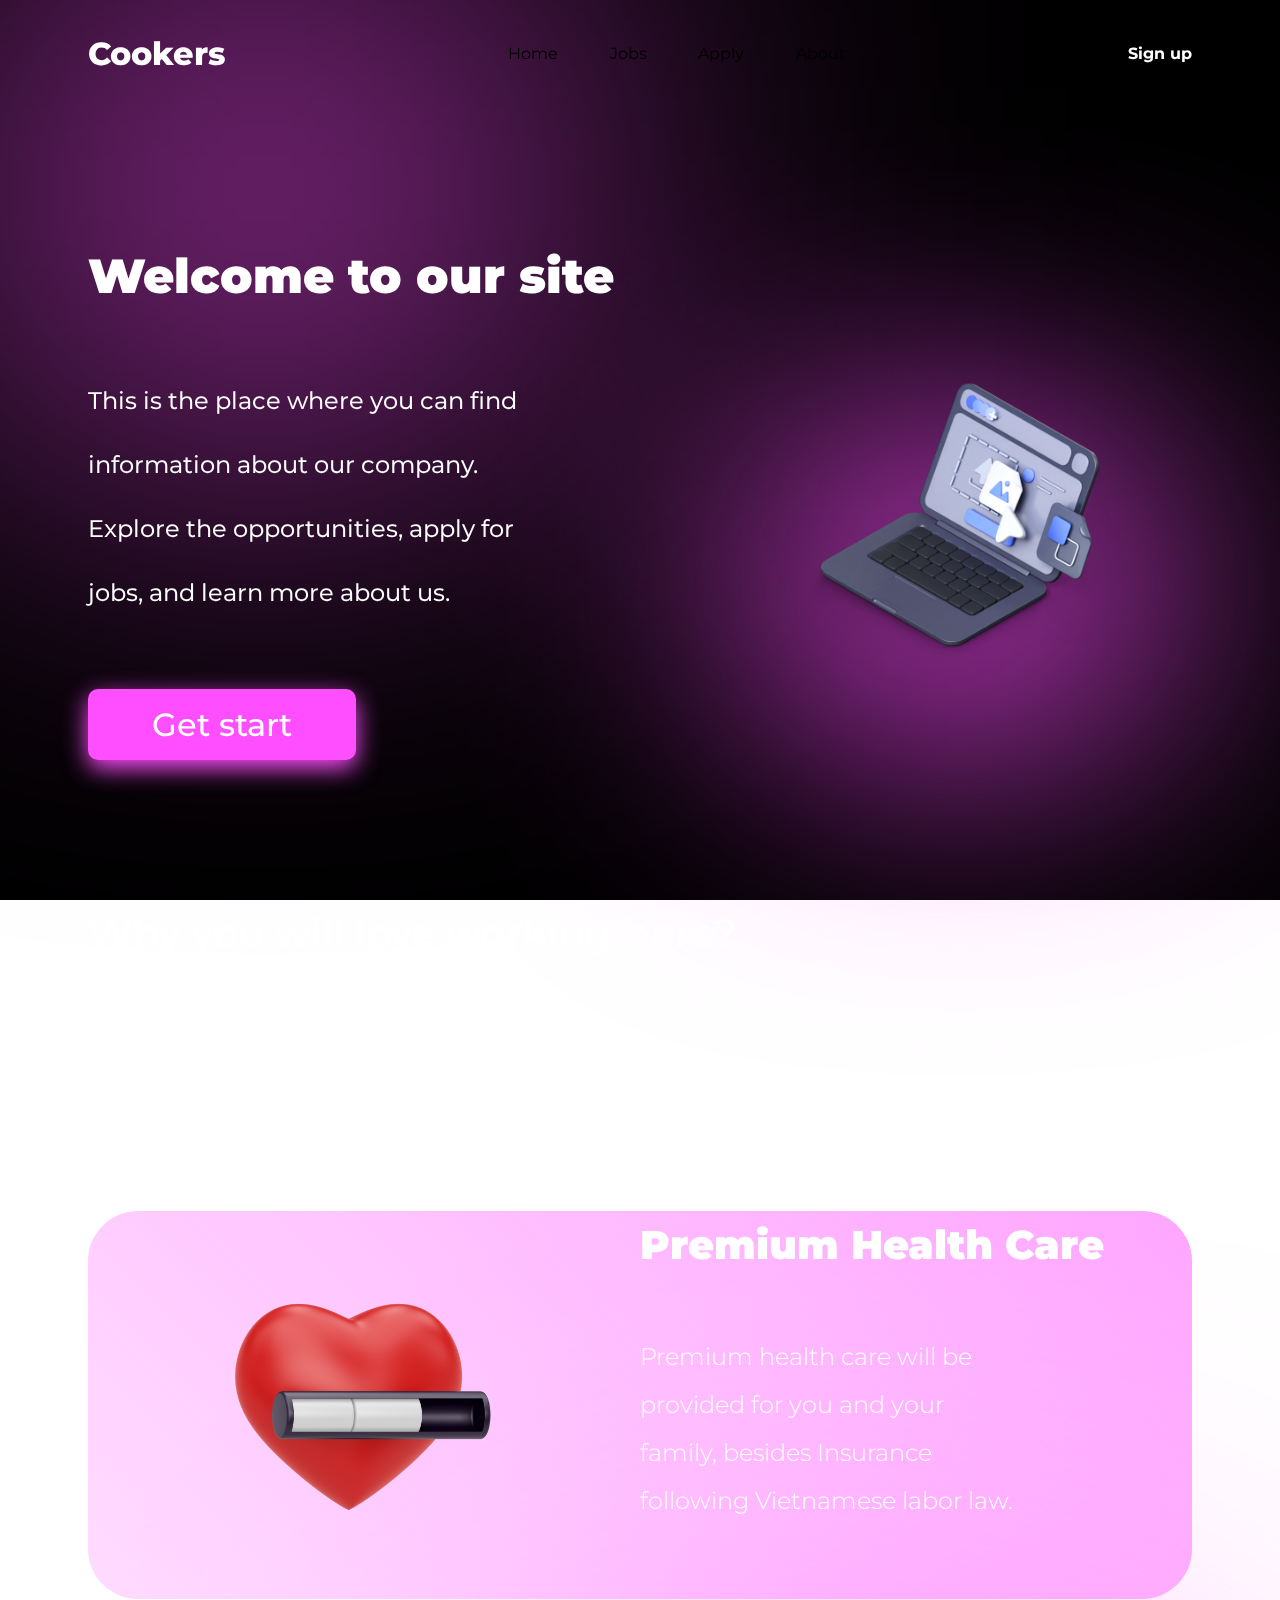
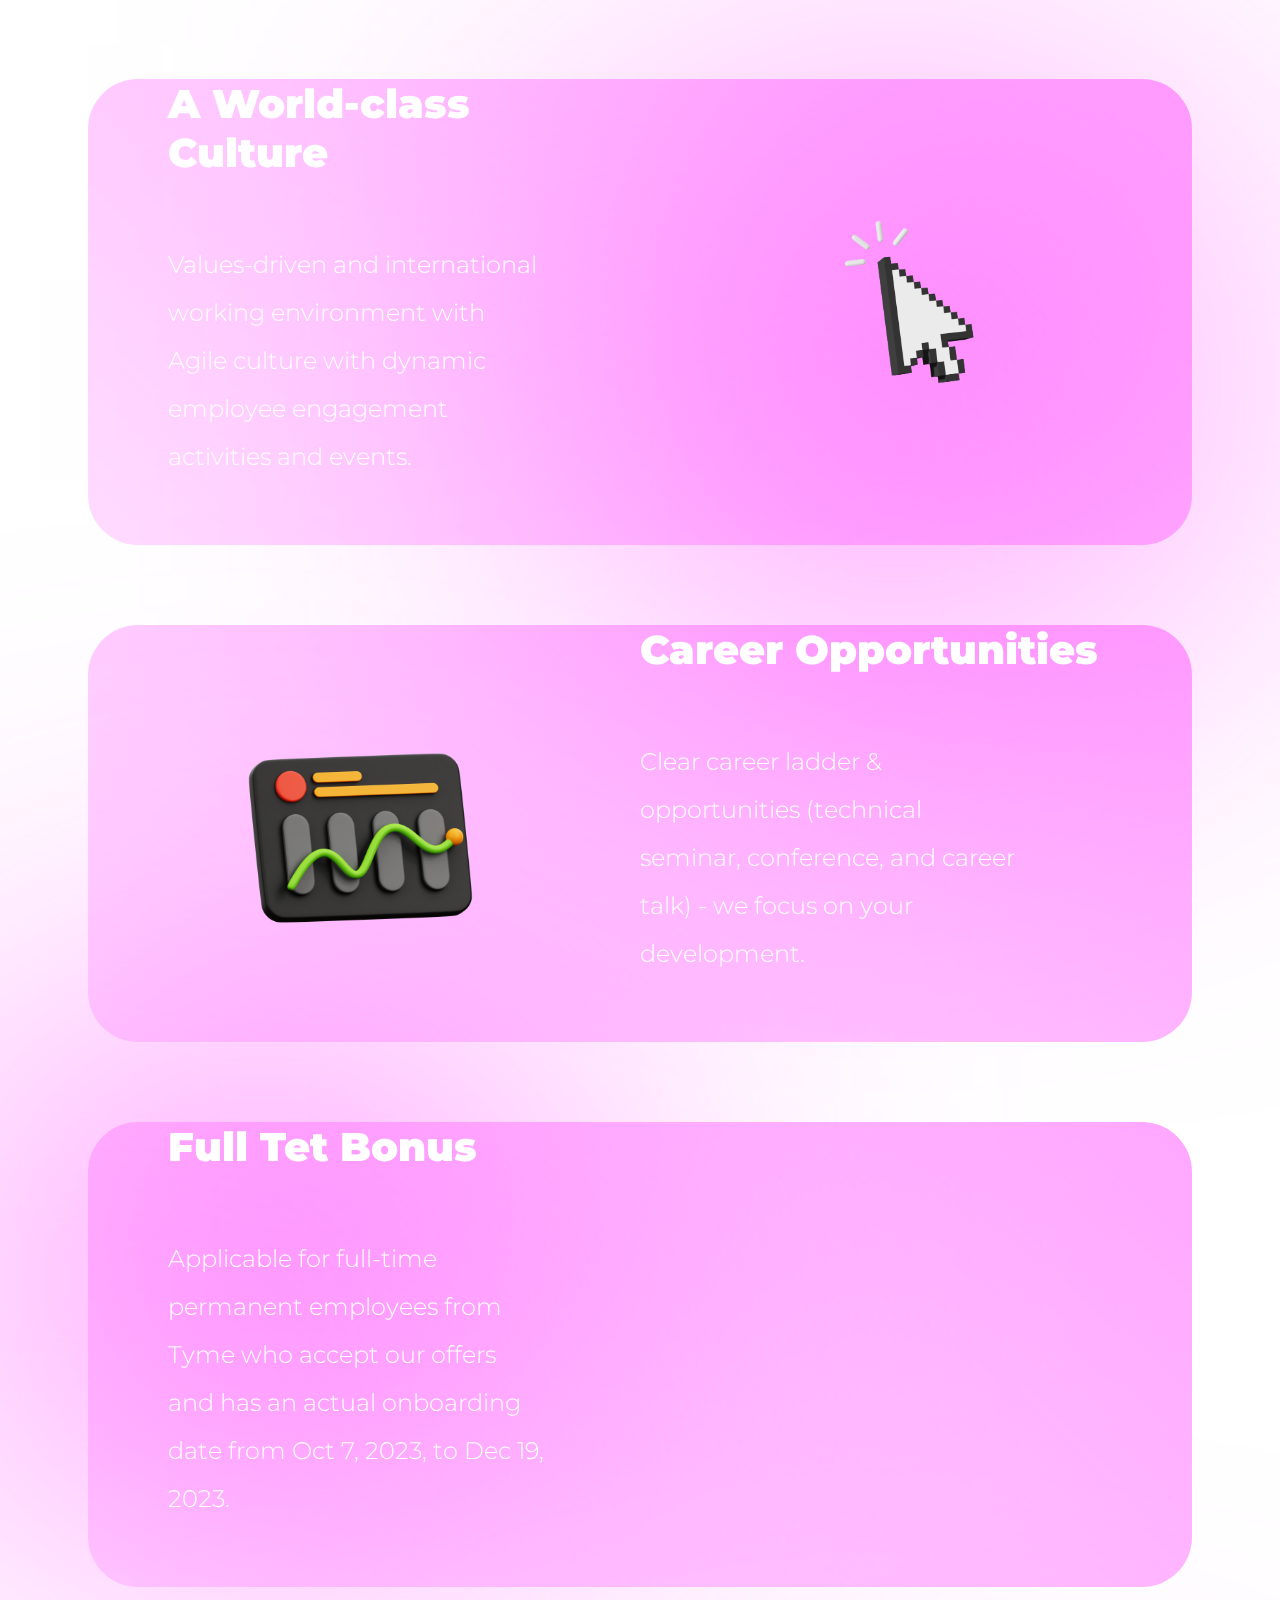
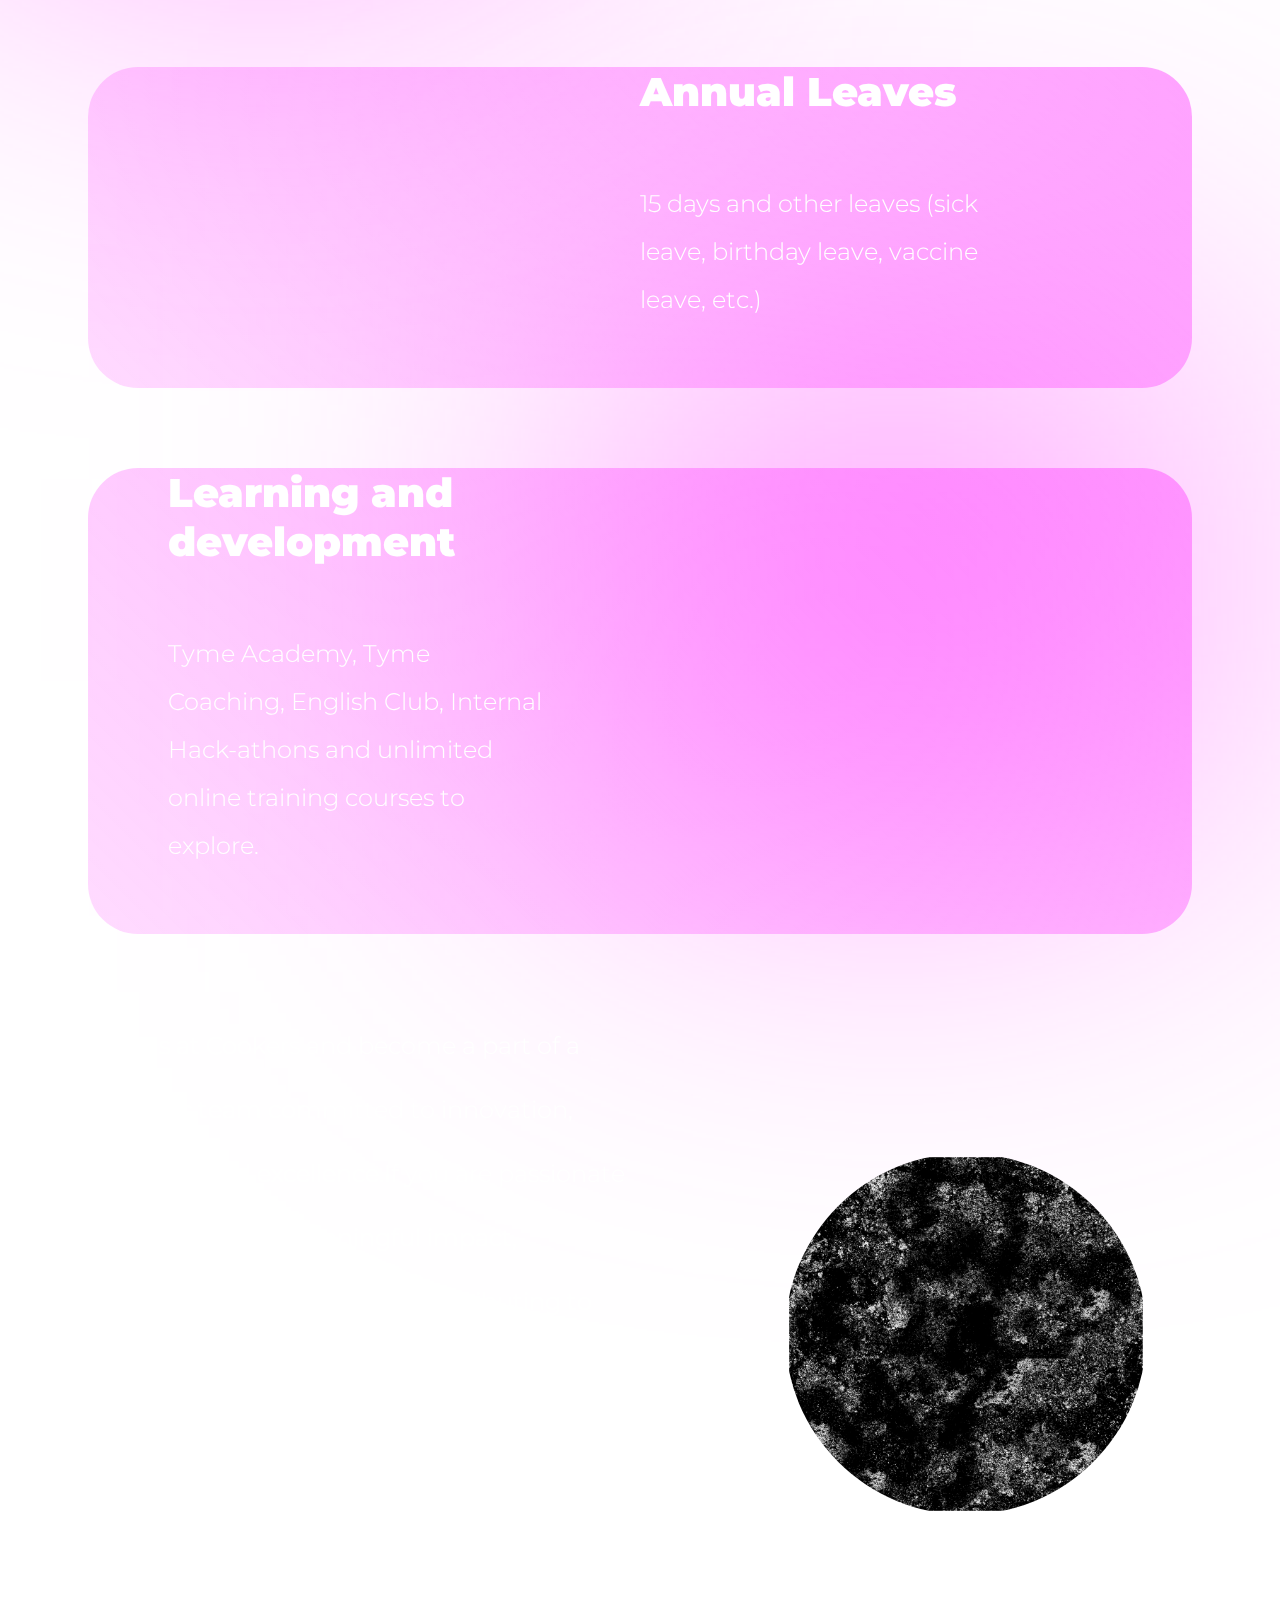
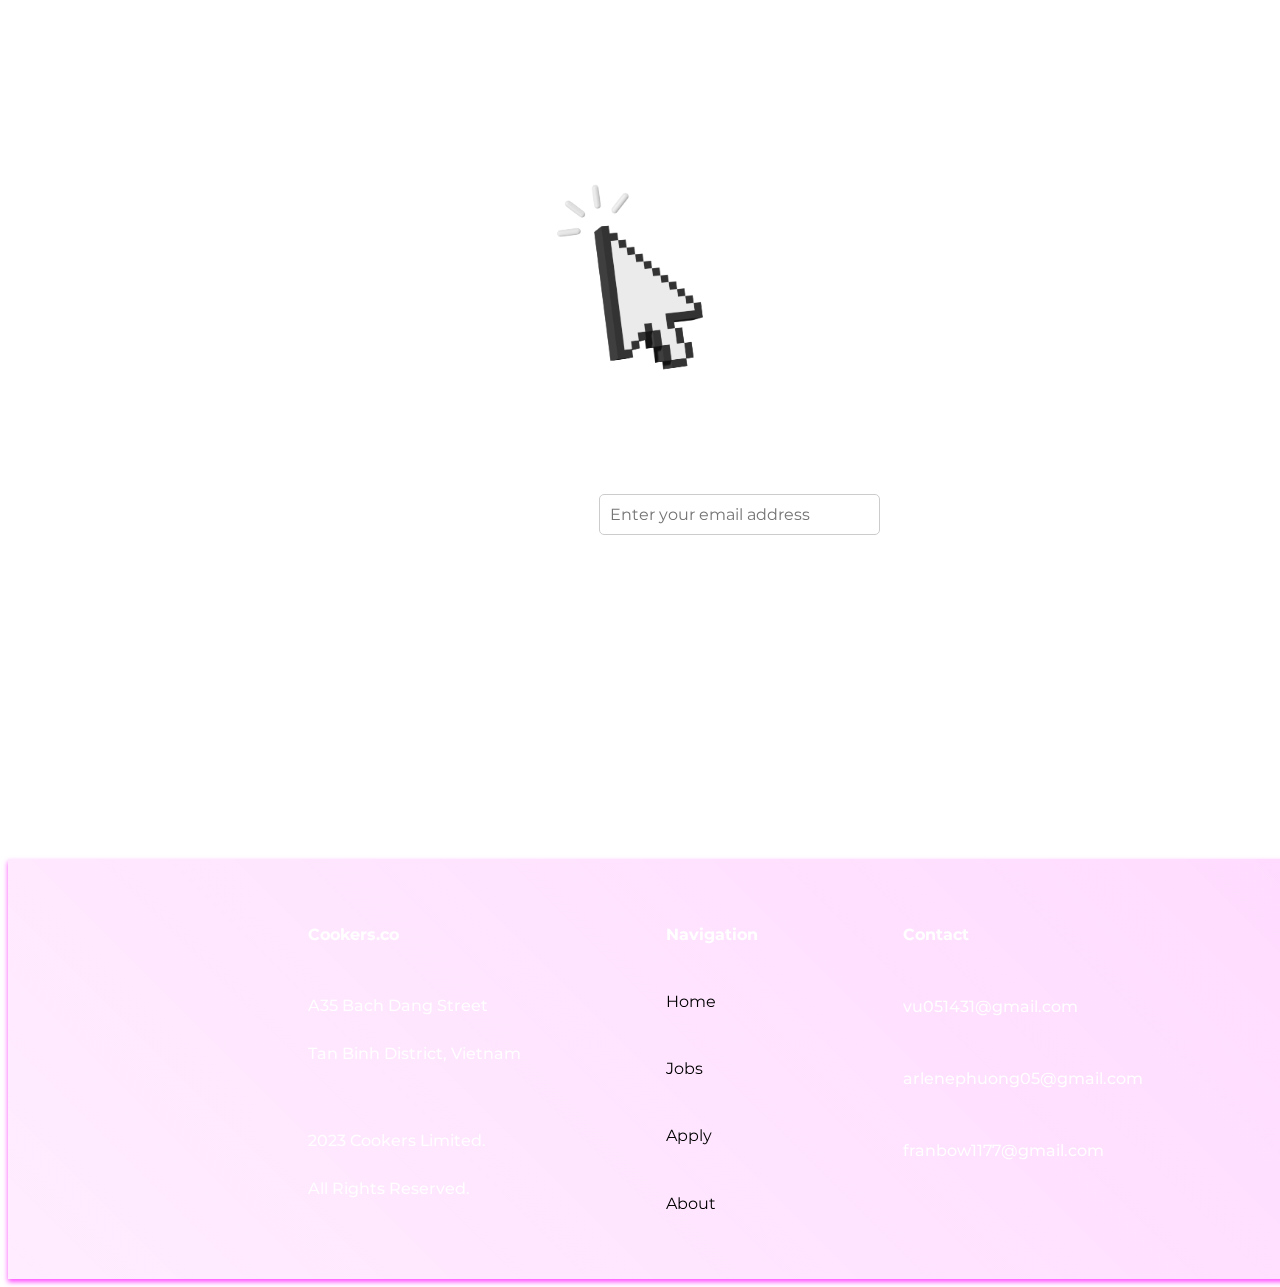
==== commit 45222db4: "update font" ====
--- a/index.html
+++ b/index.html
@@ -35,8 +35,8 @@
 
     <div class="h-90 pd-h-5 jtf-btw">
         <div class="bs-5 ct-r jtf-cl-st">
-            <strong class="fs-4 fw-9">Welcome to our site</strong>
-            <p class="fs-2 pd-v-4 w-80pc">This is the place where you can find information about our company. Explore the opportunities, apply for jobs, and learn more about us.</p>
+            <strong class="fs-3 fw-9">Welcome to our site</strong>
+            <p class="fs-15 pd-v-4 lh-4 w-80pc">This is the place where you can find information about our company. Explore the opportunities, apply for jobs, and learn more about us.</p>
             <div class="fs-2 fw-5 cl-ct pd-h-4 pd-v-1 bgr-1 sd" style="border-radius: 10px;">Get start</div>
         </div>
         <img id="lt" class="bs-5 img sc-140" src="/assets/icon/laptop.png" alt="">
@@ -45,7 +45,7 @@
     <section class="section_2">
         <div class="pd-h-5">
             <div class="jtf-cl-st">
-                <h3 class="fs-3">Why you will love working here?</h3>
+                <h3 class="fs-25">Why you will love working here?</h3>
                 <strong class="fs-4 fw-3 pd-v-3">Perks & Benefits</strong>
             </div>
           
@@ -53,15 +53,15 @@
             <div class="rd-5 mg-t-5r pd-h-5 jtf-btw card">
               <img class="bs-5 sc-07 img" src="/assets/icon/health.png" alt="">
                 <div class="bs-5 ct-r jtf-cl-st">
-                    <strong class="fs-3 fw-9">Premium Health Care</strong>
-                    <p class="fs-2 fw-3 pd-v-4 w-80pc">Premium health care will be provided for you and your family, besides Insurance following Vietnamese labor law.</p>
+                    <strong class="fs-25 fw-9">Premium Health Care</strong>
+                    <p class="fs-15 lh-3 fw-3 pd-v-4 w-80pc">Premium health care will be provided for you and your family, besides Insurance following Vietnamese labor law.</p>
                 </div>
             </div>
 
             <div class="rd-5 mg-t-5r pd-h-5 jtf-btw card">
                 <div class="bs-5 ct-r jtf-cl-st">
-                    <strong class="fs-3 fw-9">A World-class Culture</strong>
-                    <p class="fs-2 fw-3 pd-v-4 w-80pc">Values-driven and international working environment with Agile culture with dynamic employee engagement activities and events.</p>
+                    <strong class="fs-25 fw-9">A World-class Culture</strong>
+                    <p class="fs-15 lh-3 fw-3 pd-v-4 w-80pc">Values-driven and international working environment with Agile culture with dynamic employee engagement activities and events.</p>
                 </div>
                 <img class="bs-5 sc-07 img" src="/assets/icon/cursor.png" alt="">
             </div>
@@ -69,15 +69,15 @@
             <div class="rd-5 mg-t-5r pd-h-5 jtf-btw card">
               <img class="bs-5 sc-07 img" src="/assets/icon/business.png" alt="">
                 <div class="bs-5 ct-r jtf-cl-st">
-                    <strong class="fs-3 fw-9">Career Opportunities</strong>
-                    <p class="fs-2 fw-3 pd-v-4 w-80pc">Clear career ladder & opportunities (technical seminar, conference, and career talk) - we focus on your development.</p>
+                    <strong class="fs-25 fw-9">Career Opportunities</strong>
+                    <p class="fs-15 lh-3 fw-3 pd-v-4 w-80pc">Clear career ladder & opportunities (technical seminar, conference, and career talk) - we focus on your development.</p>
                 </div>
             </div>
 
             <div class="rd-5 mg-t-5r pd-h-5 jtf-btw card">
                 <div class="bs-5 ct-r jtf-cl-st">
-                    <strong class="fs-3 fw-9">Full Tet Bonus</strong>
-                    <p class="fs-2 fw-3 pd-v-4 w-80pc">Applicable for full-time permanent employees from Tyme who accept our offers and has an actual onboarding date from Oct 7, 2023, to Dec 19, 2023.</p>
+                    <strong class="fs-25 fw-9">Full Tet Bonus</strong>
+                    <p class="fs-15 lh-3 fw-3 pd-v-4 w-80pc">Applicable for full-time permanent employees from Tyme who accept our offers and has an actual onboarding date from Oct 7, 2023, to Dec 19, 2023.</p>
                 </div>
                 <img class="bs-5 sc-07 img" src="/assets/icon/gift.png" alt="">
             </div>
@@ -85,16 +85,16 @@
             <div class="rd-5 mg-t-5r pd-h-5 jtf-btw card">
               <img class="bs-5 sc-07 img" src="/assets/icon/calendar.png" alt="">
                 <div class="bs-5 ct-r jtf-cl-st">
-                    <strong class="fs-3 fw-9">Annual Leaves</strong>
-                    <p class="fs-2 fw-3 pd-v-4 w-80pc">15 days and other leaves (sick leave, birthday leave, vaccine leave, etc.)</p>
+                    <strong class="fs-25 fw-9">Annual Leaves</strong>
+                    <p class="fs-15 lh-3 fw-3 pd-v-4 w-80pc">15 days and other leaves (sick leave, birthday leave, vaccine leave, etc.)</p>
                 </div>
             </div>
 
 
             <div class="rd-5 mg-t-5r pd-h-5 jtf-btw card">
                 <div class="bs-5 ct-r jtf-cl-st">
-                    <strong class="fs-3 fw-9">Learning and development</strong>
-                    <p class="fs-2 fw-3 pd-v-4 w-80pc">Tyme Academy, Tyme Coaching, English Club, Internal Hack-athons and unlimited online training courses to explore.</p>
+                    <strong class="fs-25 fw-9">Learning and development</strong>
+                    <p class="fs-15 lh-3 fw-3 pd-v-4 w-80pc">Tyme Academy, Tyme Coaching, English Club, Internal Hack-athons and unlimited online training courses to explore.</p>
                 </div>
                 <img class="bs-5 sc-07 img" src="/assets/icon/gift.png" alt="">
             </div>
@@ -103,7 +103,7 @@
 
             <div class="rd-5 mg-t-5r jtf-btw">
               <div class="bs-5 ct-r jtf-cl-st">
-                <p class="fs-2 fw-3 lh-4">Join us at Cookers and become a part of a dynamic team committed to innovation, creativity, and excellence.If you are passionate about making a meaningful impact, embracing challenges, and contributing to cutting-edge projects, we invite you to explore exciting opportunities with us.Together, let's build something extraordinary. Apply now and be a catalyst for change with Cookers.
+                <p class="fs-15 lh-3 fw-3 lh-4">Join us at Cookers and become a part of a dynamic team committed to innovation, creativity, and excellence.If you are passionate about making a meaningful impact, embracing challenges, and contributing to cutting-edge projects, we invite you to explore exciting opportunities with us.Together, let's build something extraordinary. Apply now and be a catalyst for change with Cookers.
                   Cookers & co</p>
               </div>
               <img class="bs-5 sc-08 img cp-cc" src="/assets/icon/texture.png" alt="">
--- a/css/styles.css
+++ b/css/styles.css
@@ -458,8 +458,7 @@
     margin-bottom: 0.5rem;
     }
 
-  
-
+   
 
 .card { 
   background-image: linear-gradient(45deg, rgba(255, 78, 255, 0.2), rgba(255, 78, 255, 0.5)) !important;
@@ -467,13 +466,26 @@
 
 
 
-
-    .job-item .fs-2.fw-3.lh-3 {
-      display: none; /* Hide the second p by default */
-  }
-  
-  .job-item:focus-within .fs-2.fw-3.lh-3 {
+.job-item { 
+  padding: 1rem; 
+  border: 1px solid #dea5ff; 
+  margin-bottom: 1rem; 
+  transition: 0.4s linear;
+}
+
+.job-item:focus { 
+  background-color: #f1e8ff; /* Change the background color of the parent div when the child div is focused */
+  transition: 0.4s linear;
+}
+
+.job-item .fs-15.fw-3.lh-3 {
+  display: none; /* Hide the second p by default */
+  transition: display 0.4s linear;
+}
+  
+  .job-item:focus .fs-15.fw-3.lh-3 {
       display: block; /* Show the second p when the parent div is focused */
+      transition: display 0.4s linear;
   }
 
 
--- a/css/global.css
+++ b/css/global.css
@@ -55,7 +55,17 @@
 .fs-7 { font-size: 7rem; }
 .fs-8 { font-size: 8rem; }
 .fs-9 { font-size: 9rem; }
+
 .fs-10 { font-size: 10rem; }
+.fs-15 { font-size: 1.5rem; }
+.fs-25 { font-size: 2.5rem; }
+.fs-35 { font-size: 3.5rem; }
+.fs-45 { font-size: 4.5rem; }
+.fs-55 { font-size: 5.5rem; }
+.fs-65 { font-size: 6.5rem; }
+.fs-75 { font-size: 7.5rem; }
+.fs-85 { font-size: 8.5rem; }
+.fs-95 { font-size: 9.5rem; }
 
 
 
@@ -69,6 +79,8 @@
 .fw-8 { font-weight: 800; }
 .fw-9 { font-weight: 900; }
 
+
+
 .lh-1 { line-height: 1rem; }
 .lh-2 { line-height: 2rem; }
 .lh-3 { line-height: 3rem; }
@@ -77,7 +89,16 @@
 .lh-6 { line-height: 6rem; }
 .lh-7 { line-height: 7rem; }
 .lh-8 { line-height: 8rem; }
-.lh-9 { line-height: 9rem; }
+
+.lh-15 { line-height: 1.5rem; }
+.lh-25 { line-height: 2.5rem; }
+.lh-35 { line-height: 3.5rem; }
+.lh-45 { line-height: 4.5rem; }
+.lh-55 { line-height: 5.5rem; }
+.lh-65 { line-height: 6.5rem; }
+.lh-75 { line-height: 7.5rem; }
+.lh-85 { line-height: 8.5rem; }
+.lh-95 { line-height: 9.5rem; }
 
 /* Square dimensions */
 .s-100px { 
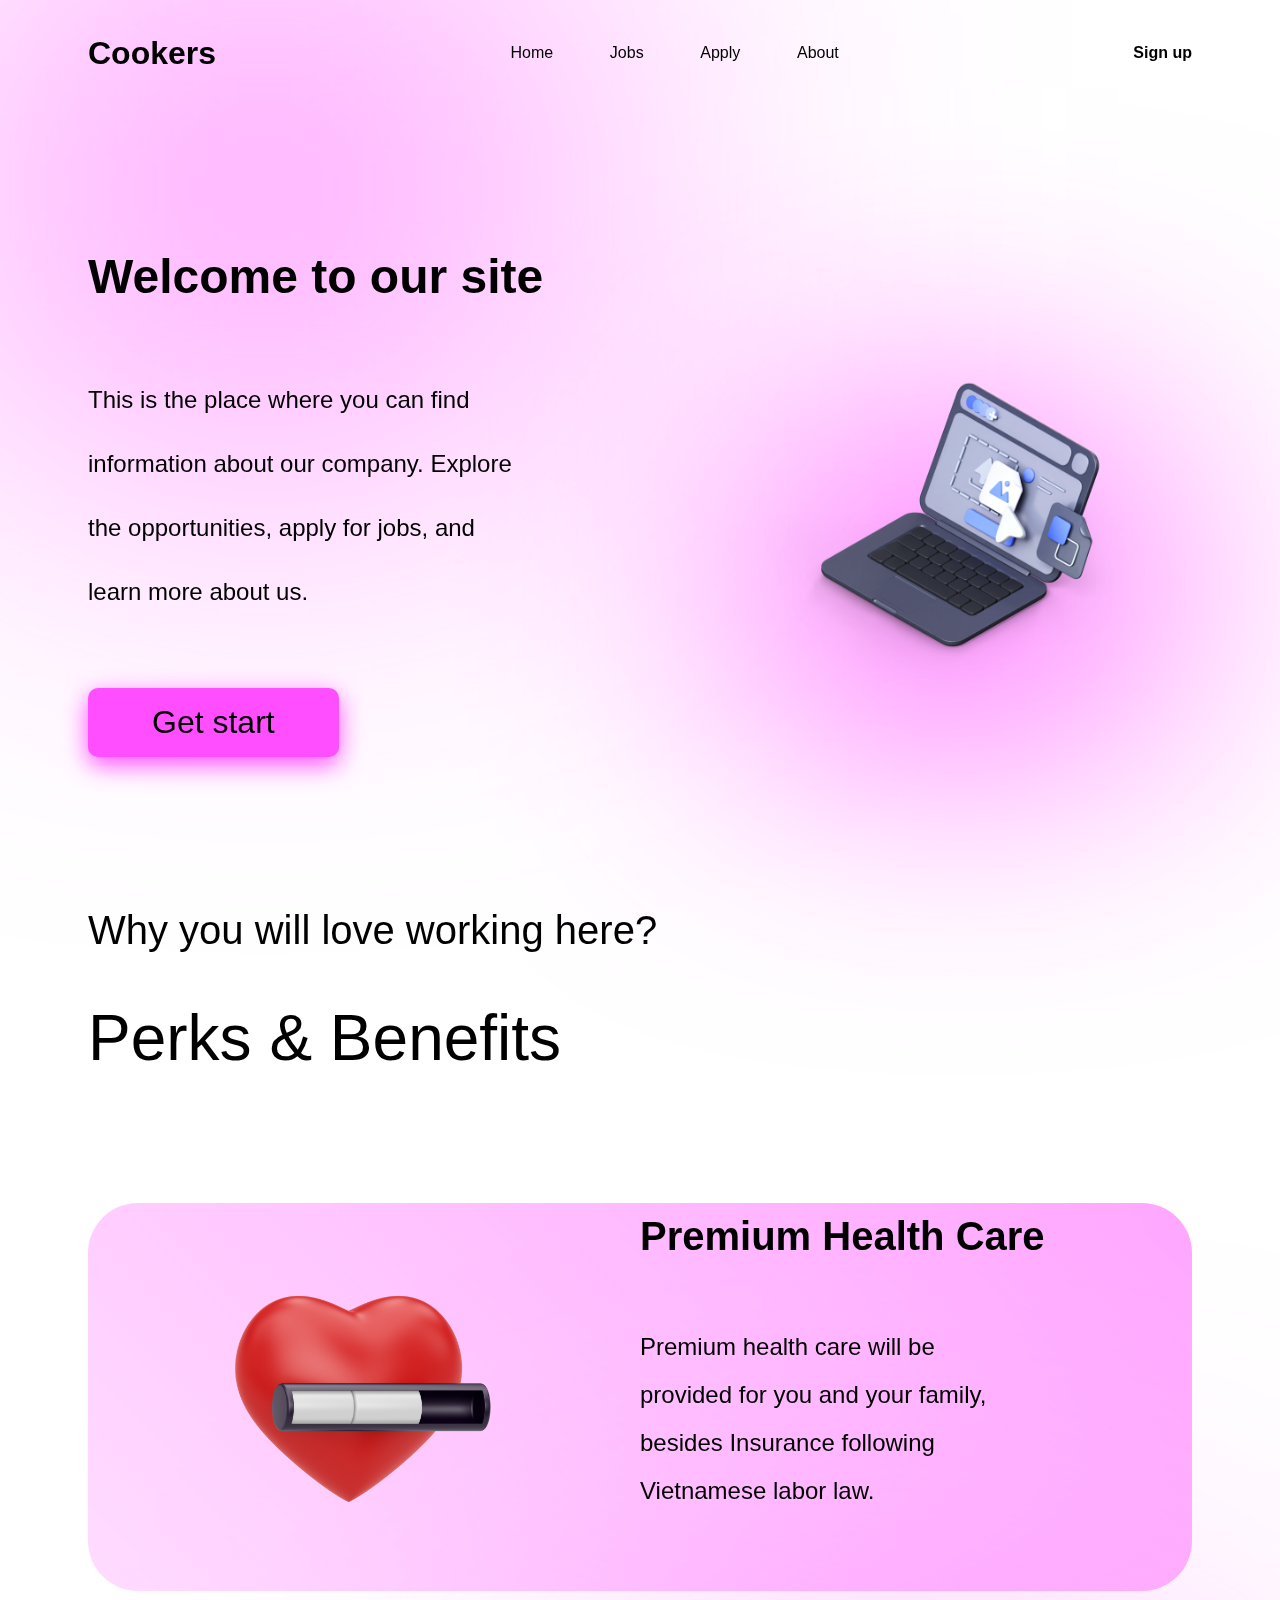
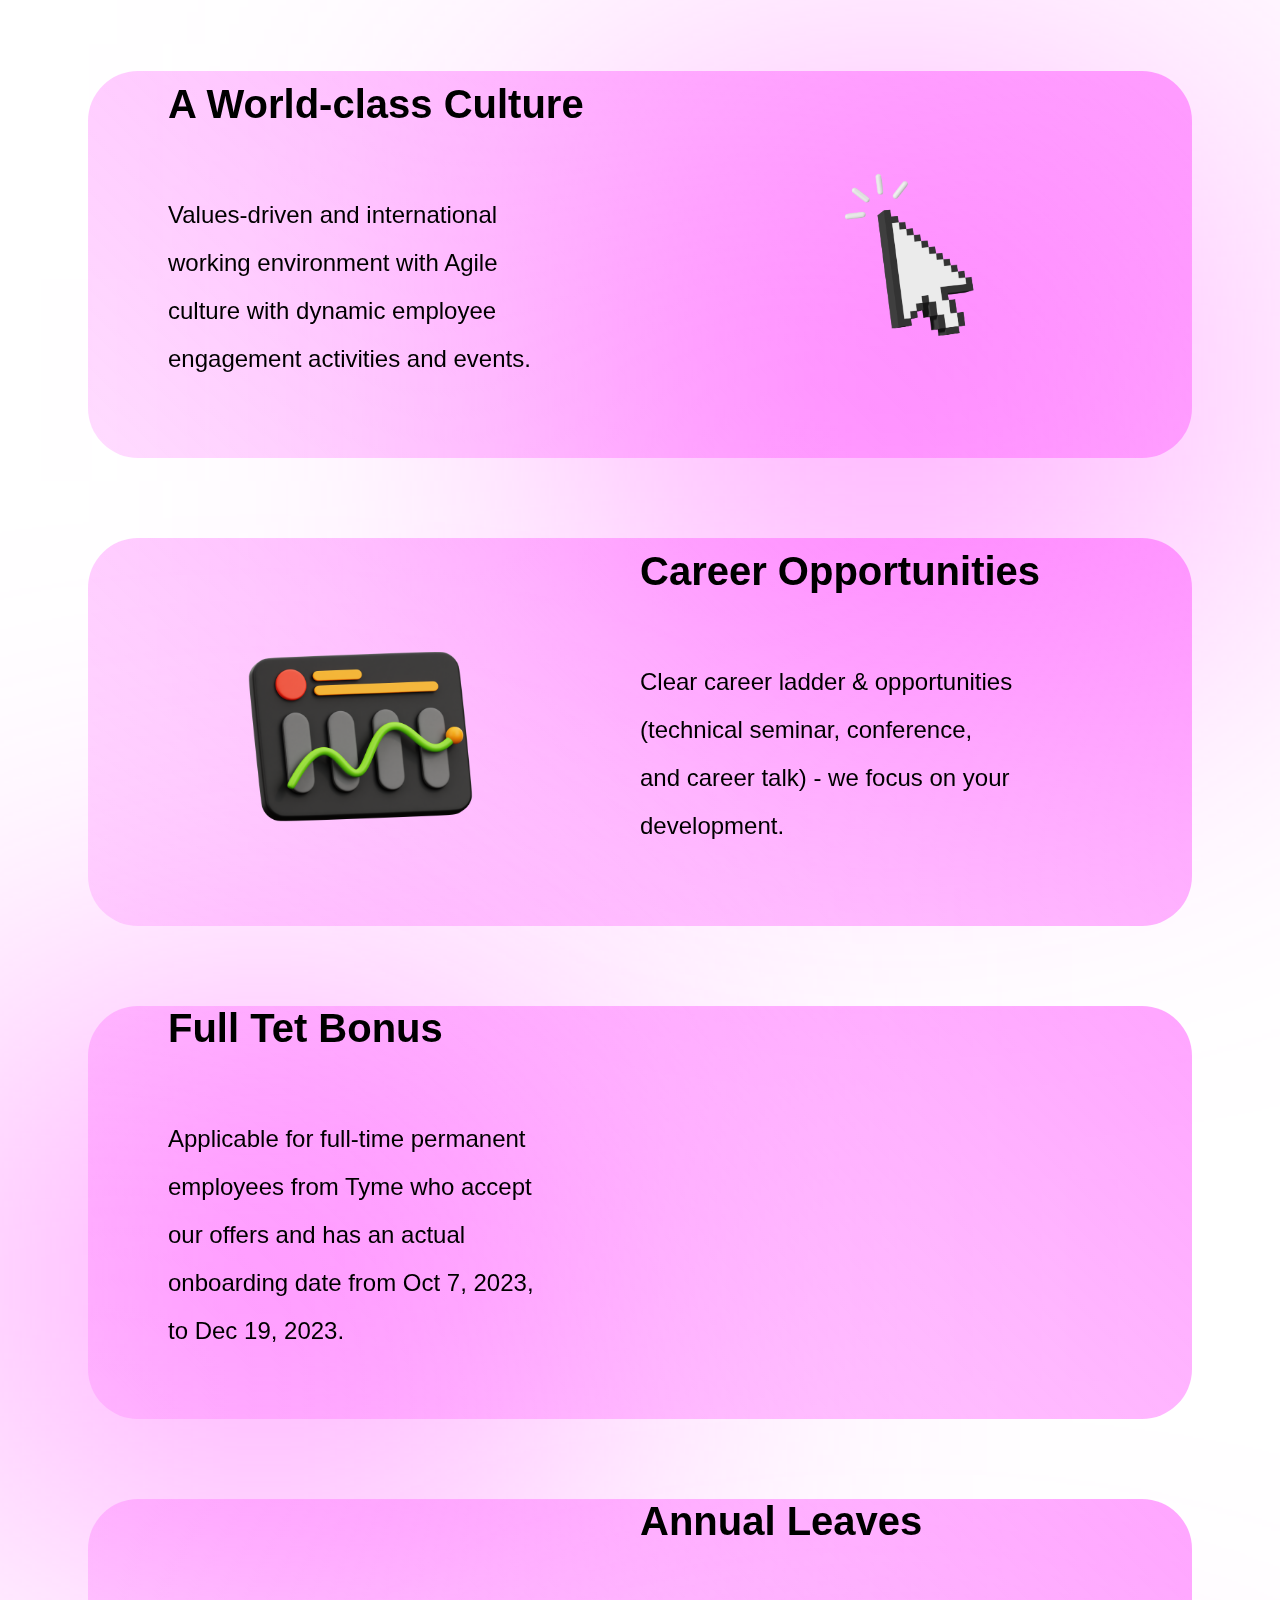
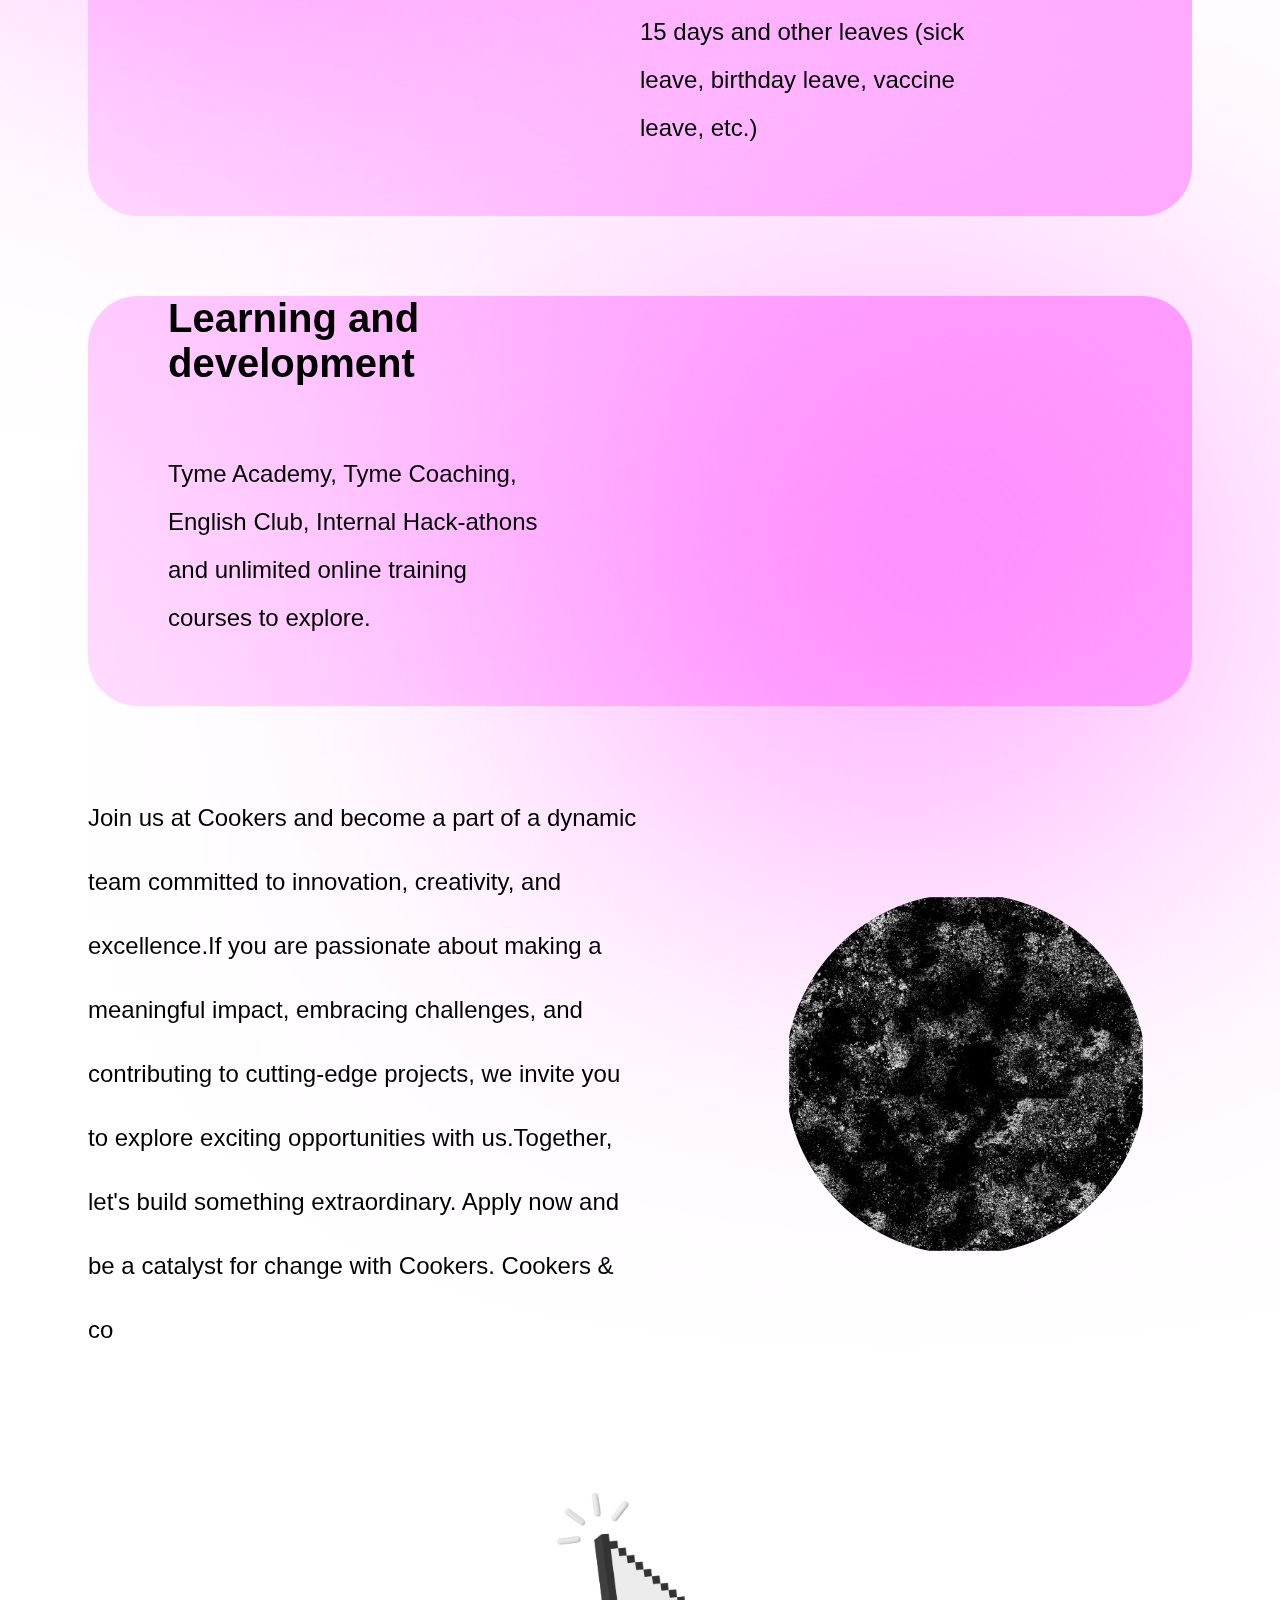
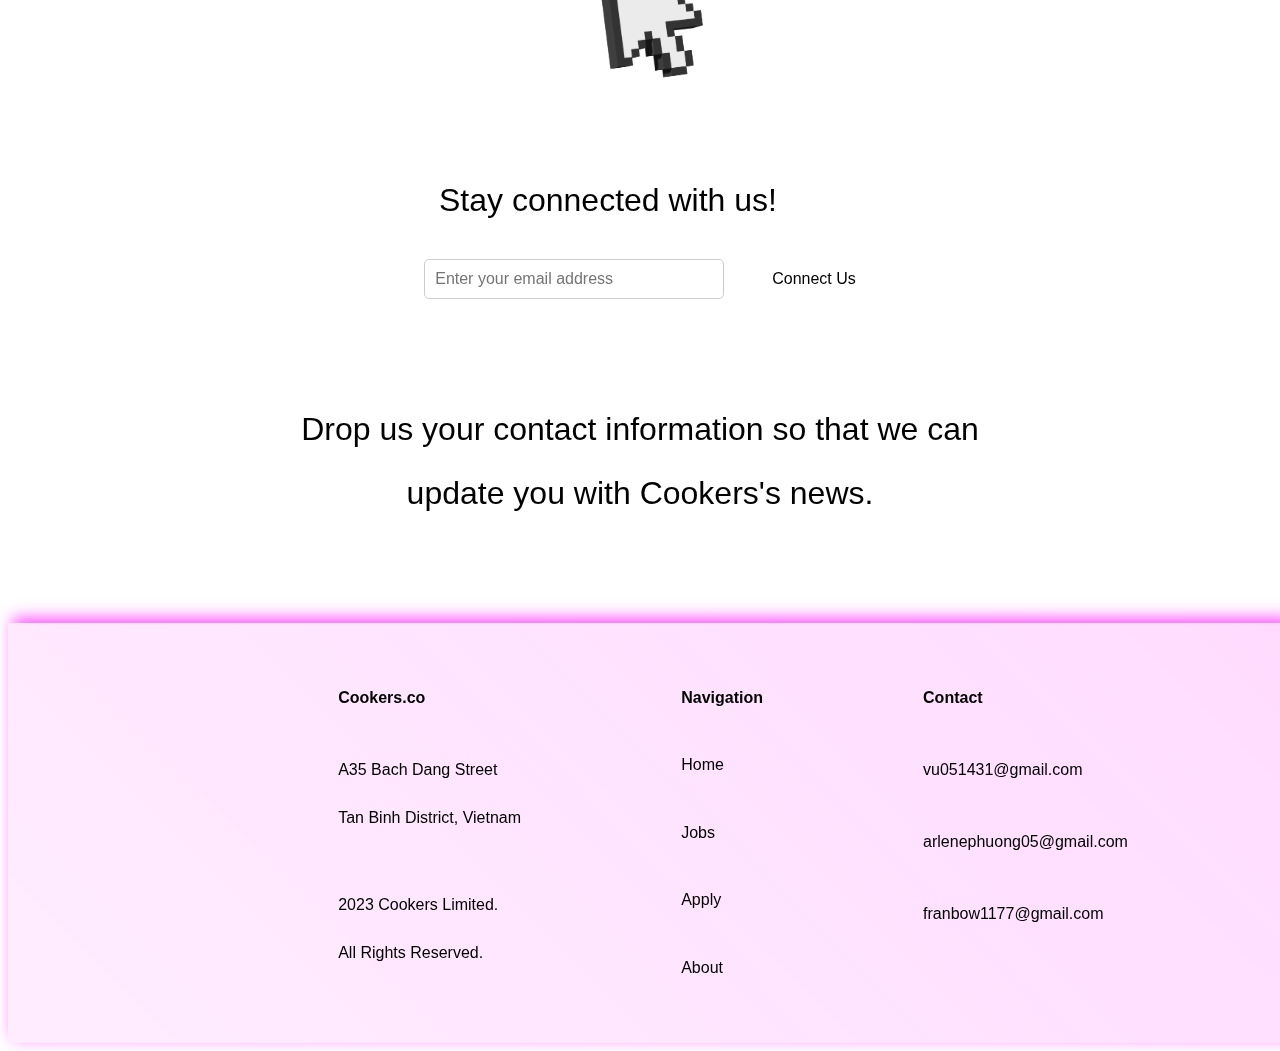
==== commit d2bdbadf: "final" ====
--- a/index.html
+++ b/index.html
@@ -25,10 +25,10 @@
       <header class="h-10 pd-h-5 jtf-btw alit-ct">
         <h1>Cookers</h1>
         <div class="jtf-evl bs-4">
-            <a href="index.html" class="fs-2r">Home</a>
-            <a href="jobs.html" class="fs-2r">Jobs</a>
-            <a href="apply.html" class="fs-2r">Apply</a>
-            <a href="about.html" class="fs-2r">About</a>
+            <a href="index.html">Home</a>
+            <a href="jobs.html">Jobs</a>
+            <a href="apply.html">Apply</a>
+            <a href="about.html">About</a>
         </div>
         <strong id="hd-su">Sign up</strong>
     </header>
@@ -116,13 +116,11 @@
     <section class="section_4">
         <div class="mg-h-20vw ct">
           <img class="img h-40" src="/assets/icon/cursor.png" alt="" class="">
-            <div class="jtf-st alit-ct">
                 <h3 class="mg-r-4r">Stay connected with us!</h3>
                 <form class="alit-ct">
                   <input type="email" placeholder="Enter your email address" required>
                   <div class="pd-l-3r">Connect Us</div>
                 </form>
-            </div>
             <p class="fs-2 fw-3 lh-4 mg-v-3">Drop us your contact information so that we can update you with Cookers's news.</p>
             
           
--- a/css/styles.css
+++ b/css/styles.css
@@ -1,28 +1,47 @@
-
-/* text */
-@import url('https://fonts.googleapis.com/css2?family=Montserrat:ital,wght@0,100..900;1,100..900&display=swap');
-
-* { 
-  --custom1-color-light: rgba(255, 78, 255, 1);
-  --custom1-color-dark: rgba(255, 78, 255, 1);
-
-  --custom2-color-light: rgba(237, 176, 255,1);
-  --custom2-color-dark: rgba(237, 176, 255,1);
+* {
+  font-family: 'Montserrat', sans-serif;
+
+   /* Light theme colors */
+   --primary-color-light: black; /* Example primary color for light theme */
+   --secondary-color-light: white; /* Example secondary color for light theme */
+ 
+   /* Dark theme colors */
+   --primary-color-dark: white; /* Example primary color for dark theme */
+   --secondary-color-dark: black; /* Example secondary color for dark theme */
+
+   --custom1-color-light: rgba(255, 78, 255, 1);
+   --custom1-color-dark: rgba(255, 78, 255, 1);
+
+   --custom2-color-light: rgba(237, 176, 255,1);
+   --custom2-color-dark: rgba(237, 176, 255,1);
+
+   color: var(--primary-color);
+}
+
+a { 
+  color: var(--primary-color) !important;
 }
 
 body {
+  --primary-color: var(--primary-color-light);
+  --secondary-color: var(--secondary-color-light);
+
   --custom1-color: var(--custom1-color-light);
   --custom2-color: var(--custom2-color-light);
 }
-
 
 /* Dark theme if user prefers */
 @media (prefers-color-scheme: light) {
   body {
+    --primary-color: var(--primary-color-dark);
+    --secondary-color: var(--secondary-color-dark);
+
     --custom1-color: var(--custom1-color-dark);
     --custom2-color: var(--custom2-color-dark);
   }
 }
+
+
 
 
 h1{
@@ -83,50 +102,11 @@
 }
 /* colors */
 
-.light_gray{
-    /* background-color: #f0f0f0; */
-}
-
-.gray{
-    /* background-color: #d8d8d8; */
-
-}
-
-.grayer{
-    /* background-color:#cccccc; */
-
-}
-
-.dark_gray{
-    /* background-color: #bfbfbf; */
-}
-
-.darker_gray{
-    /* background-color: #a6a6a6; */
-}
 /* navbar */
 .navbar {
     display: flex;
     justify-content: space-between;
     overflow: hidden;
-}
-  
-.nav-item {
-    float: left;
-    color: black;
-    width: 100%;
-    padding: 15px 15px;
-    text-decoration: none;
-    font-size: 17px;
-    font-family: "Montserrat", sans-serif;
-    font-weight: 600;
-    font-style: normal;
-    
-}
-
-.nav-item:hover{
-    /* background-color: #666666; */
-    color: white;
 }
 
 /* parent containers */
@@ -202,16 +182,12 @@
   font-size: 15px;
 }
 
-.nav-item-footer:hover{
-  color: white;
-}
-
 footer {
     /* background-color:#cccccc; */
+    width: 100vw;
     color: black;
     padding: 30px 0;
-    margin: 0;
-    box-shadow: var(--custom1-color) 0px 3px 5px;
+    box-shadow: var(--custom1-color) 5px -5px 15px;
     background-image: linear-gradient(45deg, rgba(255, 78, 255, 0.1), rgba(255, 78, 255, 0.2)) !important;
   }
   
@@ -271,12 +247,7 @@
     text-align: center;
       
   }
-    
-  .copyright p {
-    margin: 0;
-    font-size: 0.8rem;
-    color: white;
-  }
+
 
 
 /* ??? */
@@ -448,7 +419,7 @@
     padding: 2rem;
     border: 1px solid black;
     border-radius: 4px;
-    background-image: linear-gradient(45deg, rgb(254, 205, 254), rgb(255, 255, 255)) !important;
+    background-image: linear-gradient(45deg, rgba(254, 205, 254, 0.2), rgba(255, 255, 255, 0.1));
     }
     .job-posting h2 {
     text-align: center;
@@ -470,22 +441,37 @@
   padding: 1rem; 
   border: 1px solid #dea5ff; 
   margin-bottom: 1rem; 
+  /* background-image: none; */
+  background-color: none;
   transition: 0.4s linear;
 }
 
+.job-item {
+  height: fit-content;
+  transition: height 0.4s linear;
+}
+
+.job-item:hover { 
+  /* background-image: linear-gradient(45deg, rgba(255, 78, 255, 0.2), rgba(255, 78, 255, 0.5)); */
+  background-color: rgba(255, 78, 255, 0.4);
+  transition: 0.4s linear;
+}
+
 .job-item:focus { 
-  background-color: #f1e8ff; /* Change the background color of the parent div when the child div is focused */
+  height: max-content;
+  transition: height 0.4s linear;
+}
+
+.job-item .fs-15.fw-3.lh-3 {
+  display: none;
+  opacity: 0;
   transition: 0.4s linear;
 }
-
-.job-item .fs-15.fw-3.lh-3 {
-  display: none; /* Hide the second p by default */
-  transition: display 0.4s linear;
-}
   
   .job-item:focus .fs-15.fw-3.lh-3 {
-      display: block; /* Show the second p when the parent div is focused */
-      transition: display 0.4s linear;
+    display: block;
+    opacity: 1;
+    transition: 0.4s linear;
   }
 
 
--- a/css/global.css
+++ b/css/global.css
@@ -31,7 +31,7 @@
 }
 
 /* Dark theme if user prefers */
-@media (prefers-color-scheme: light) {
+@media (prefers-color-scheme: dark) {
   body {
     --primary-color: var(--primary-color-dark);
     --secondary-color: var(--secondary-color-dark);
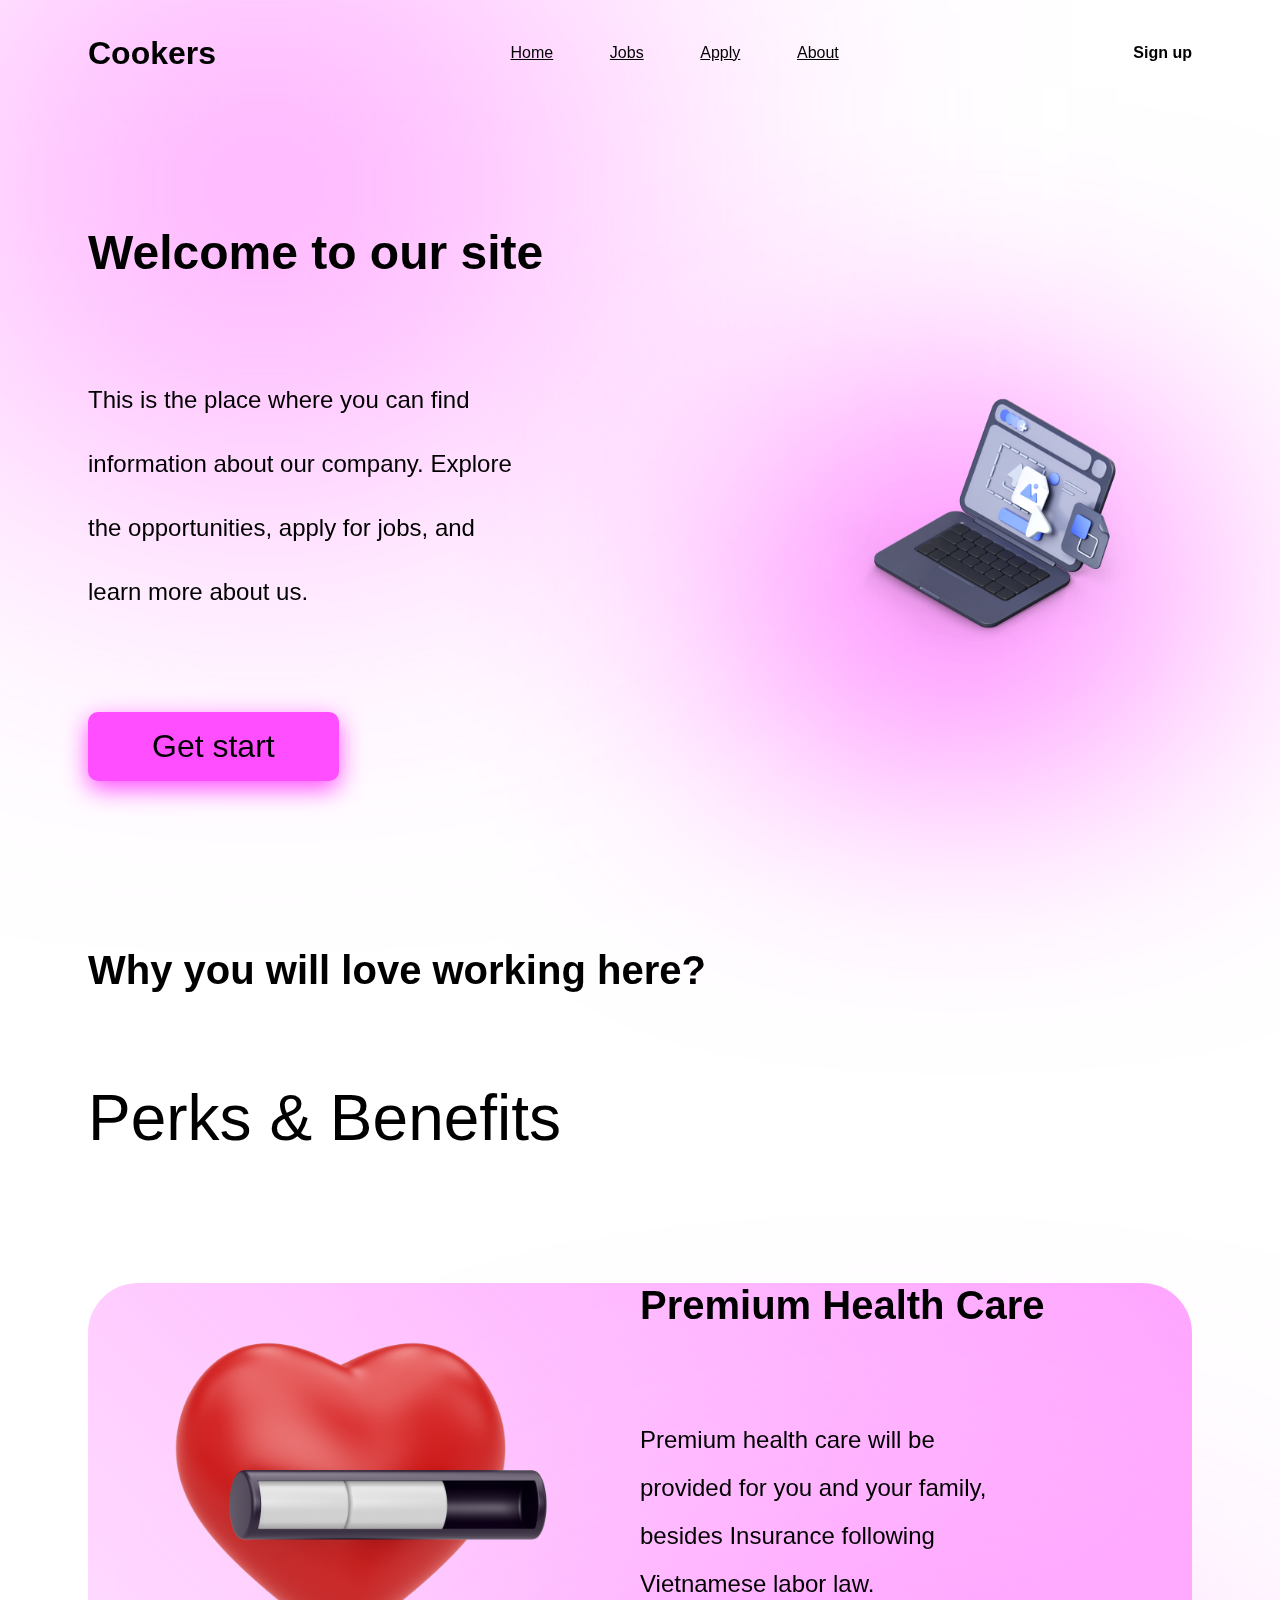
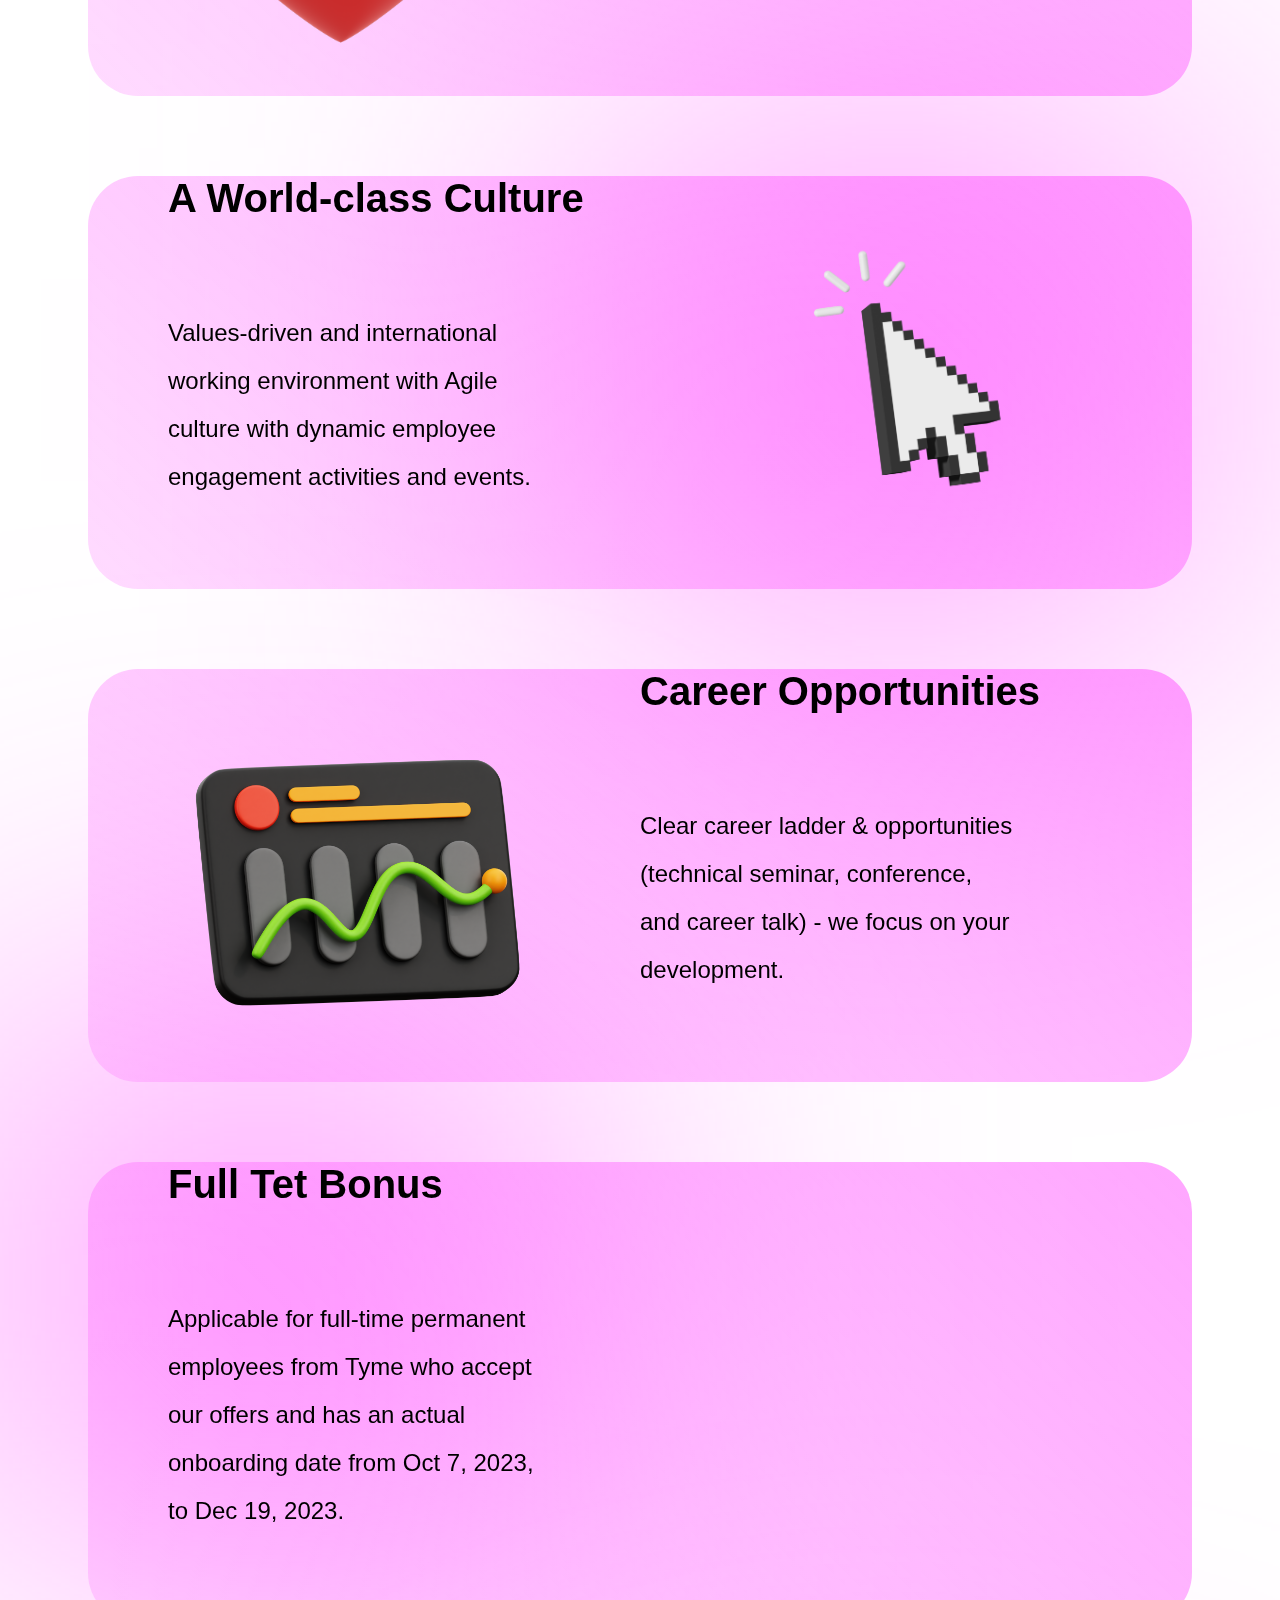
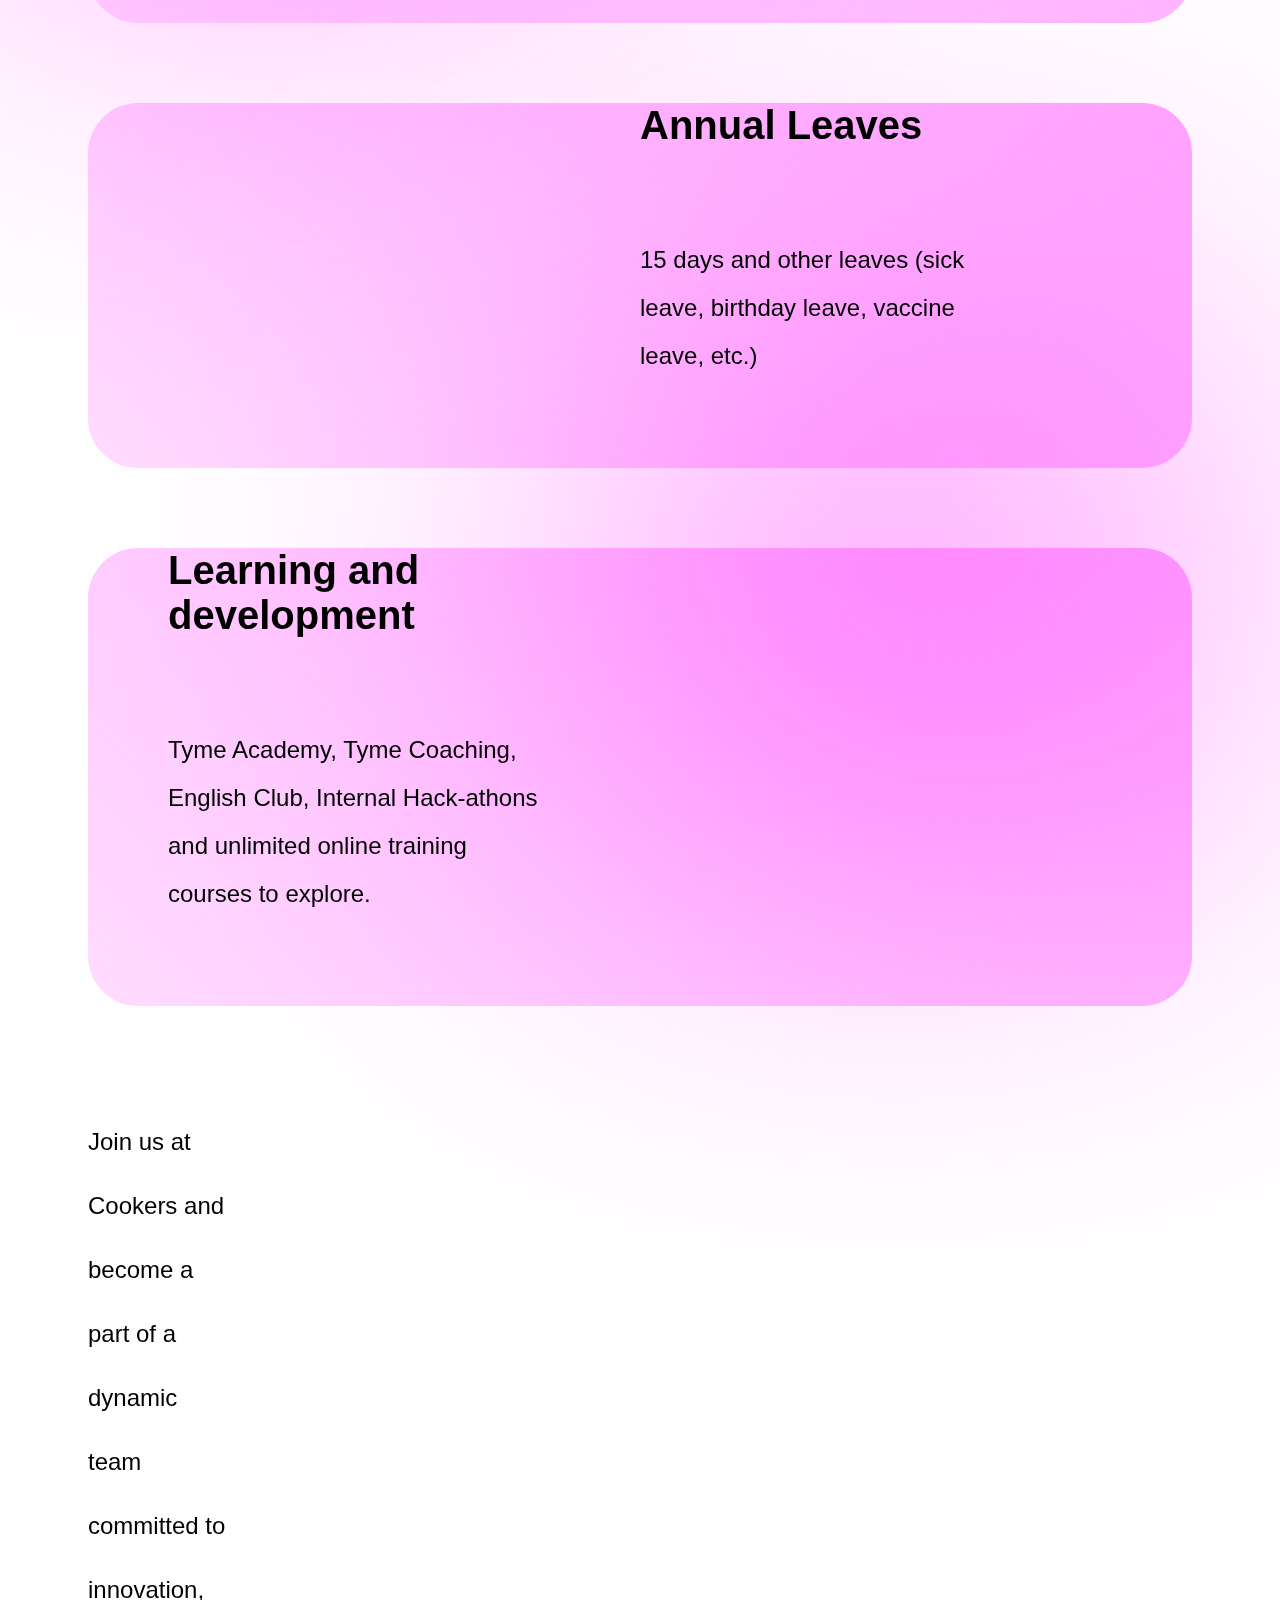
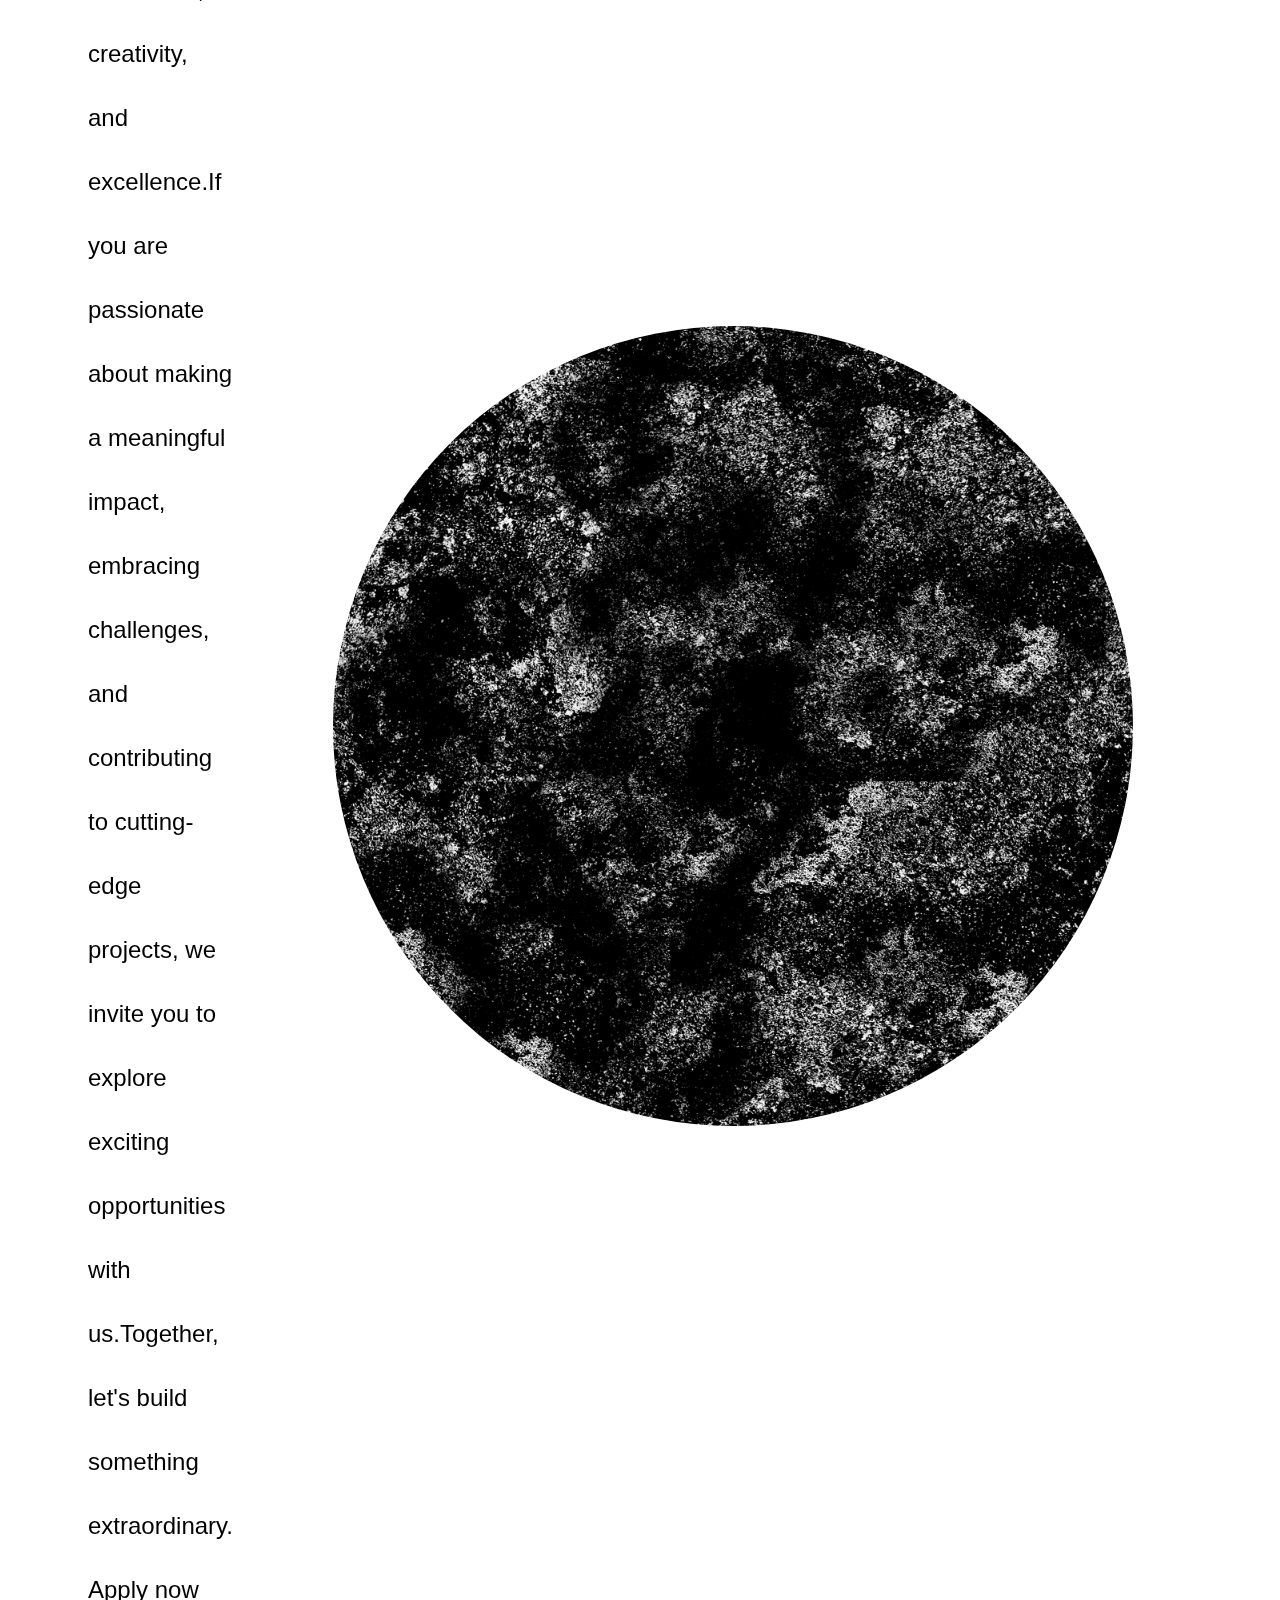
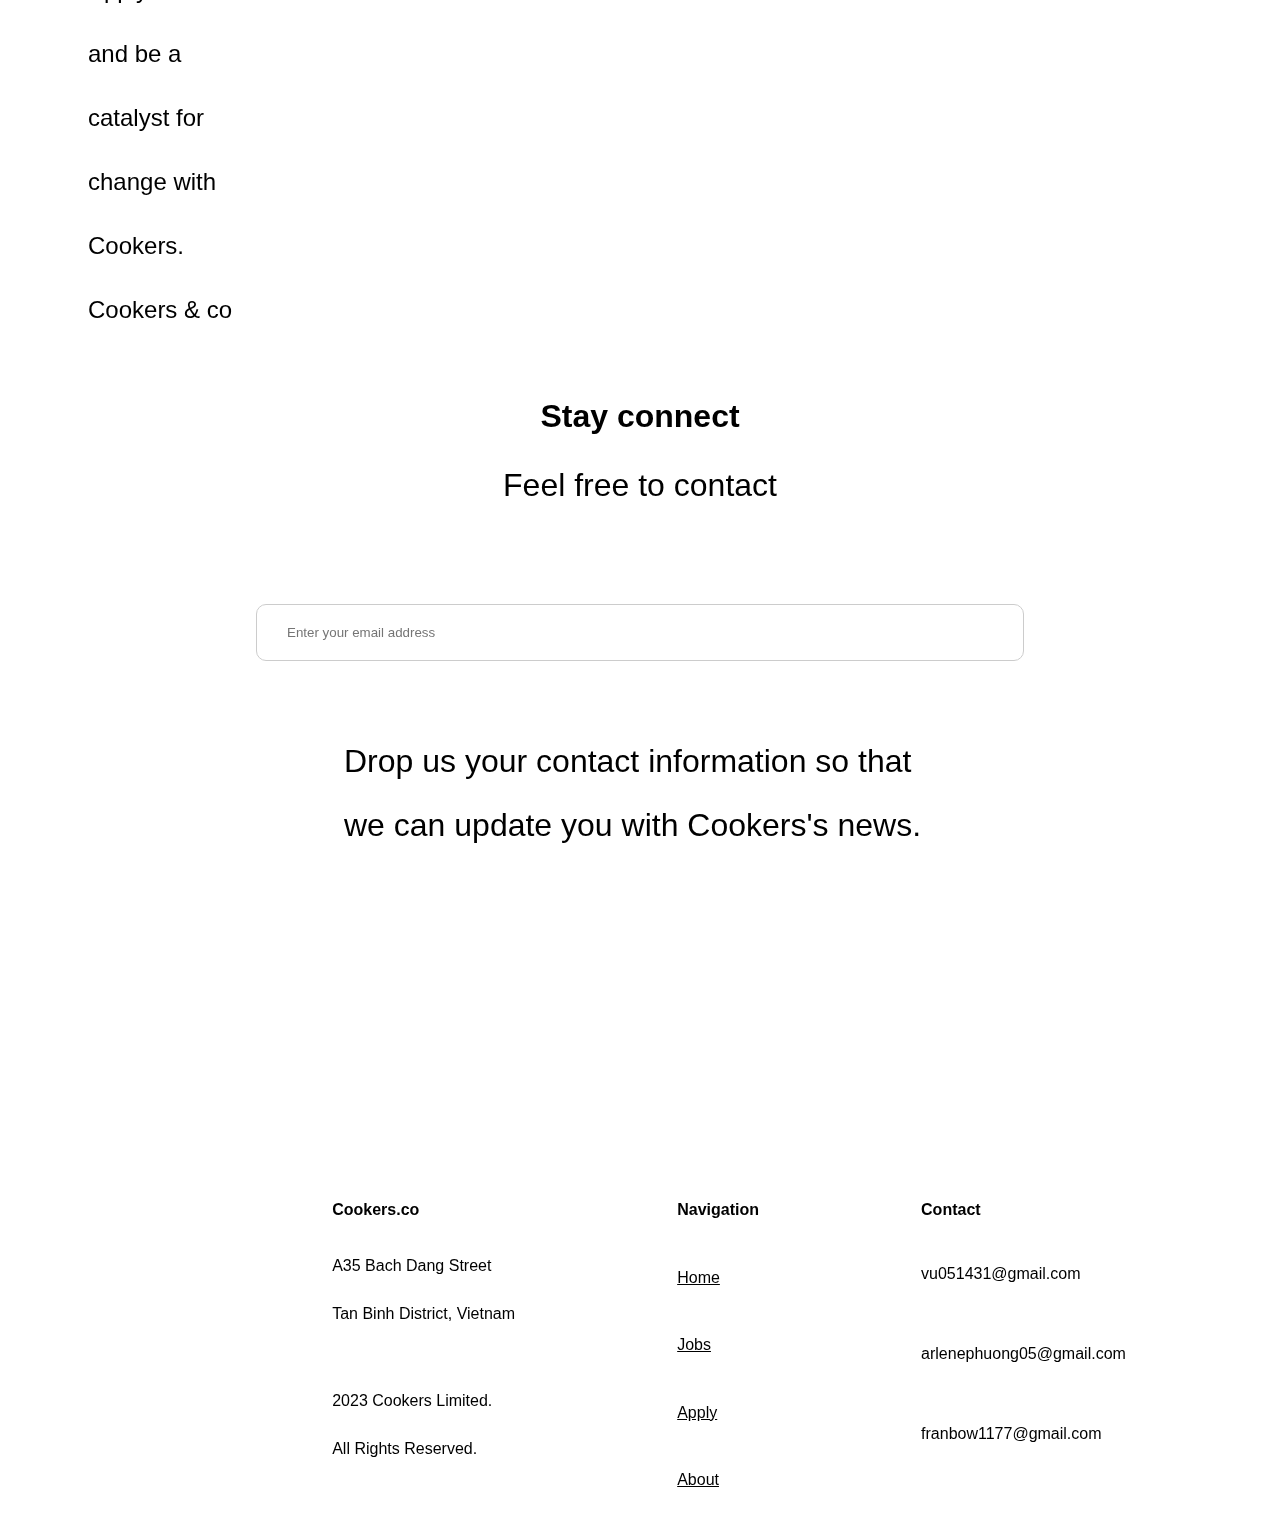
==== commit d4c9a136: "responsive" ====
--- a/index.html
+++ b/index.html
@@ -37,9 +37,9 @@
         <div class="bs-5 ct-r jtf-cl-st">
             <strong class="fs-3 fw-9">Welcome to our site</strong>
             <p class="fs-15 pd-v-4 lh-4 w-80pc">This is the place where you can find information about our company. Explore the opportunities, apply for jobs, and learn more about us.</p>
-            <div class="fs-2 fw-5 cl-ct pd-h-4 pd-v-1 bgr-1 sd" style="border-radius: 10px;">Get start</div>
+            <div class="btn fs-2 fw-5 cl-ct pd-h-4 pd-v-1 bgr-1 sd" style="border-radius: 10px;">Get start</div>
         </div>
-        <img id="lt" class="bs-5 img sc-140" src="/assets/icon/laptop.png" alt="">
+        <img class="w-30" src="/assets/icon/laptop.png" alt="">
     </div>
 
     <section class="section_2">
@@ -51,7 +51,7 @@
           
 
             <div class="rd-5 mg-t-5r pd-h-5 jtf-btw card">
-              <img class="bs-5 sc-07 img" src="/assets/icon/health.png" alt="">
+              <img class="w-30" src="/assets/icon/health.png" alt="">
                 <div class="bs-5 ct-r jtf-cl-st">
                     <strong class="fs-25 fw-9">Premium Health Care</strong>
                     <p class="fs-15 lh-3 fw-3 pd-v-4 w-80pc">Premium health care will be provided for you and your family, besides Insurance following Vietnamese labor law.</p>
@@ -63,11 +63,11 @@
                     <strong class="fs-25 fw-9">A World-class Culture</strong>
                     <p class="fs-15 lh-3 fw-3 pd-v-4 w-80pc">Values-driven and international working environment with Agile culture with dynamic employee engagement activities and events.</p>
                 </div>
-                <img class="bs-5 sc-07 img" src="/assets/icon/cursor.png" alt="">
+                <img class="w-30" src="/assets/icon/cursor.png" alt="">
             </div>
 
             <div class="rd-5 mg-t-5r pd-h-5 jtf-btw card">
-              <img class="bs-5 sc-07 img" src="/assets/icon/business.png" alt="">
+              <img class="w-30" src="/assets/icon/business.png" alt="">
                 <div class="bs-5 ct-r jtf-cl-st">
                     <strong class="fs-25 fw-9">Career Opportunities</strong>
                     <p class="fs-15 lh-3 fw-3 pd-v-4 w-80pc">Clear career ladder & opportunities (technical seminar, conference, and career talk) - we focus on your development.</p>
@@ -79,11 +79,11 @@
                     <strong class="fs-25 fw-9">Full Tet Bonus</strong>
                     <p class="fs-15 lh-3 fw-3 pd-v-4 w-80pc">Applicable for full-time permanent employees from Tyme who accept our offers and has an actual onboarding date from Oct 7, 2023, to Dec 19, 2023.</p>
                 </div>
-                <img class="bs-5 sc-07 img" src="/assets/icon/gift.png" alt="">
+                <img class="w-30" src="/assets/icon/gift.png" alt="">
             </div>
 
             <div class="rd-5 mg-t-5r pd-h-5 jtf-btw card">
-              <img class="bs-5 sc-07 img" src="/assets/icon/calendar.png" alt="">
+              <img class="w-30" src="/assets/icon/calendar.png" alt="">
                 <div class="bs-5 ct-r jtf-cl-st">
                     <strong class="fs-25 fw-9">Annual Leaves</strong>
                     <p class="fs-15 lh-3 fw-3 pd-v-4 w-80pc">15 days and other leaves (sick leave, birthday leave, vaccine leave, etc.)</p>
@@ -96,7 +96,7 @@
                     <strong class="fs-25 fw-9">Learning and development</strong>
                     <p class="fs-15 lh-3 fw-3 pd-v-4 w-80pc">Tyme Academy, Tyme Coaching, English Club, Internal Hack-athons and unlimited online training courses to explore.</p>
                 </div>
-                <img class="bs-5 sc-07 img" src="/assets/icon/gift.png" alt="">
+                <img class="w-30" src="/assets/icon/gift.png" alt="">
             </div>
 
 
@@ -113,15 +113,18 @@
     </section>
 
     
-    <section class="section_4">
-        <div class="mg-h-20vw ct">
-          <img class="img h-40" src="/assets/icon/cursor.png" alt="" class="">
-                <h3 class="mg-r-4r">Stay connected with us!</h3>
-                <form class="alit-ct">
-                  <input type="email" placeholder="Enter your email address" required>
-                  <div class="pd-l-3r">Connect Us</div>
-                </form>
-            <p class="fs-2 fw-3 lh-4 mg-v-3">Drop us your contact information so that we can update you with Cookers's news.</p>
+    <div class="jtf-btw ct">
+        <h3 class="fs-2 mg-b-2r">Stay connect</h3>
+        <strong class="fs-2 fw-3">Feel free to contact</strong> 
+     </div>
+
+     
+    <section class="mg-b-20vh">
+        <div class="mg-h-20vw pd-5r ct">
+            <form class="alit-ct w-60 jtf-btw">
+                <input type="email" placeholder="Enter your email address" required>
+            </form>
+            <p class="fs-2 fw-3 lh-4 mg-v-3 tal-ct">Drop us your contact information so that we can update you with Cookers's news.</p>
             
           
         </div>
--- a/css/styles.css
+++ b/css/styles.css
@@ -18,8 +18,8 @@
    color: var(--primary-color);
 }
 
-a { 
-  color: var(--primary-color) !important;
+*::-webkit-scrollbar { 
+  display: none;
 }
 
 body {
@@ -31,7 +31,7 @@
 }
 
 /* Dark theme if user prefers */
-@media (prefers-color-scheme: light) {
+@media (prefers-color-scheme: dark) {
   body {
     --primary-color: var(--primary-color-dark);
     --secondary-color: var(--secondary-color-dark);
@@ -41,447 +41,1354 @@
   }
 }
 
-
-
-
-h1{
-    font-family: "Montserrat", sans-serif;
-    font-optical-sizing: auto;
-    font-weight: 800;
-    font-style: normal;
-}
-
-h2{
-    font-optical-sizing: auto;
-    font-weight: 450;
-}
-
-h3{
-    font-optical-sizing: auto;
-    font-weight: 500;
-}
-
-h4{
-    font-family: "Montserrat", sans-serif;
-    font-optical-sizing: auto;
-    font-weight: 550;
-    font-style: normal;
-}
-
-p{
-    font-family: "Montserrat", sans-serif;
-    font-optical-sizing: auto;
-    font-weight: 450;
-    font-style: normal;
-}
-
-a{
-    color: black;
-    text-decoration: none;
-}
-
-a:hover{
-    color: #595959;
-}
-
-dt { 
-    font-weight: bold;
-    margin-top: 2rem;
-    margin-bottom: 2rem;
-}
-
-/* button */
-input[type=submit] {
-  /* background-color: #a6a6a6; */
-  border: none;
-  color: white;
-  padding: 16px 32px;
-  text-decoration: none;
-  margin: 4px 2px;
-  cursor: pointer;
-}
-/* colors */
-
-/* navbar */
-.navbar {
-    display: flex;
-    justify-content: space-between;
-    overflow: hidden;
-}
-
-/* parent containers */
-.row {
-display: flex;
-padding: 20px;
-}
-
-.column_50{
-    flex: 50%;
+html { 
+  font-size: 16px;
+}
+
+
+/* FILEPATH: /Users/realestzan/Downloads/cos1005/css/responsive.css */
+
+/* Mobile-first styles */
+@media only screen and (max-width: 1024px) {
+  * { 
+      text-align: center;
+      font-size: 25px;
+      text-align: justify;
+  }
+  strong { 
+      text-align: center;
+      width: 100%;
+  }
+  .bs-50 { 
+      flex-basis: 100%;
+      margin-left: auto;
+      margin-right: auto;
+  }
+  .w-60 { 
+      width: 80% !important;
+  }
+  .mg-h-20vw { 
+      margin-left: 10vw;
+      margin-right: 10vw;
+  }
+  .mg-v-20vh { 
+      margin-top: 10vh;
+      margin-bottom: 10vh;
+  }
+  footer { 
+    height: max-content !important;
+    align-items: stretch;
+  }
+  .w-80pc { 
+    width: 100% !important;
+  }
+  * { 
     text-align: center;
-    padding: 10px;
-}
-.column_30{
-    flex: 33.3%;
+  }
+
+  .job-posting { 
+    margin-left: 10vw !important;
+    margin-right: 10vw !important;
+    width: 70vw !important;
+  }
+  input, select, fieldset { 
+    width: 70vw !important;
+  }
+  footer div { 
+    margin-top: 10vh;
+    justify-content: stretch;
+    align-items: center;
     text-align: center;
-    padding: 10px;
-}
-
-table{
-    border-collapse: collapse;
-    width: 100%;
-}
-
-td, th {
-    border: 1px solid black;
-}
-
-
-/* align */
-.center{
+  }
+  footer div p, footer div a { 
+    margin-top: 5vh;
     text-align: center;
-    padding: 20px;
-}
-.left{
-    text-align: left;
-    padding: 20px;
-}
-.right{
-  text-align: right;
-  padding: 20px;
-}
-
-/* image */
-.cookers_logo{
-    width: 20%;
-}
-
-.logo{
-    width: 40%;
-}
-
-.logo_apply{
-  margin-top: 10%;
+  }
+  footer img { 
+    display: none;
+  }
+  img { 
+    width: 90% !important;
+    padding: 5vw;
+  }
+  .section_4 { 
+    width: 90vw !important;
+    margin: 0 !important;
+    padding: 0;
+  }
+  footer i { 
+    display: none;
+  }
+  .jtf-btw, .jtf-evl { 
+      display: flex;
+      flex-direction: column !important;
+      justify-content: center;
+  }
+  .button-90{ 
+      background-color: red;
+  }
+  .pd-5r { 
+      padding: 3rem;
+  }
+  .pd-h-5 { 
+    padding-left: 10vw !important;
+    padding-right: 10vw !important;
+  }
+  .mg-t-5r, .mg-t-10vh, .mg-t-3r, .mg-t-4r { 
+      margin-top: 5vh !important;
+  }
+
+
+  .pst-fx { 
+      position: static;
+  }
+  header { 
+      position: static;
+      background-image: linear-gradient(45deg, rgba(255, 78, 255, 0.1), rgba(255, 78, 255, 0.4));
+      height: 100vh !important;
+      padding: 10vw !important;
+      margin: 0 !important;
+      flex-direction: column !important;
+      justify-content: space-between !important;
+      align-items: stretch !important;
+  }   
+  header .jtf-evl.bs-4 { 
+      padding: 0 !important;
+      margin: 0 !important;
+      height: 90vh !important;
+      display: flex;
+      width: 100%;
+      flex-direction: column;
+      justify-content: space-between;
+      align-items: stretch !important;
+  }
+  header .button-90 { 
+      display: none;
+  }
+
+  header div a { 
+      background-color: red;
+  }
+
+
+  #cl {
+      display: none;
+      transition: 0.4s linear;
+  }
+      
+  header:focus-within #cl { 
+      display: flex;
+      background-color: blue;
+  }
+
+
+
+  #cl { 
+      display: block;
+  }
+
+  .h-90 { 
+      height: fit-content !important;
+  }
+
+  .ct { 
+      margin: 0 10vw 0 10vw;
+  }
+
+
+  .fs-3, .fs-4 { 
+      font-size: 2rem;
+  }
+  .fs-2, .fs-15, li { 
+      font-size: 1.5rem;
+      line-height: 2.5rem;
+  }
+
+
+  .grids { 
+      display: flex;
+      flex-direction: column;
+  }
+
+  .grids { 
+      width: max-content;
+  }
+
+  tr { 
+      display: flex;
+      flex-direction: column;
+  }
+  th, td { 
+      display: flex;
+      align-items: center;
+      justify-content: center;
+
+  }
+  .btn { 
+    margin-right: auto !important;
+    margin-left: auto !important;
+    margin-top: 5vh;
+    margin-bottom: 5vh;
+  }
+  strong { margin-top: 3vh;}
+  li, p { 
+      margin-top: 2rem;
+      margin-bottom: 2rem;
+  }
+}
+
+/* Desktop styles */
+@media only screen and (min-width: 1025px) {
+/* Add your desktop styles here */
+}
+
+
+
+.fs-1 { font-size: 1rem; }
+.fs-2 { font-size: 2rem; }
+.fs-3 { font-size: 3rem; }
+.fs-4 { font-size: 4rem; }
+.fs-5 { font-size: 5rem; }
+.fs-6 { font-size: 6rem; }
+.fs-7 { font-size: 7rem; }
+.fs-8 { font-size: 8rem; }
+.fs-9 { font-size: 9rem; }
+
+.fs-10 { font-size: 10rem; }
+.fs-15 { font-size: 1.5rem; }
+.fs-25 { font-size: 2.5rem; }
+.fs-35 { font-size: 3.5rem; }
+.fs-45 { font-size: 4.5rem; }
+.fs-55 { font-size: 5.5rem; }
+.fs-65 { font-size: 6.5rem; }
+.fs-75 { font-size: 7.5rem; }
+.fs-85 { font-size: 8.5rem; }
+.fs-95 { font-size: 9.5rem; }
+
+
+
+.fw-1 { font-weight: 100; }
+.fw-2 { font-weight: 200; }
+.fw-3 { font-weight: 300; }
+.fw-4 { font-weight: 400; }
+.fw-5 { font-weight: 500; }
+.fw-6 { font-weight: 600; }
+.fw-7 { font-weight: 700; }
+.fw-8 { font-weight: 800; }
+.fw-9 { font-weight: 900; }
+
+
+
+.lh-1 { line-height: 1rem; }
+.lh-2 { line-height: 2rem; }
+.lh-3 { line-height: 3rem; }
+.lh-4 { line-height: 4rem; }
+.lh-5 { line-height: 5rem; }
+.lh-6 { line-height: 6rem; }
+.lh-7 { line-height: 7rem; }
+.lh-8 { line-height: 8rem; }
+
+.lh-15 { line-height: 1.5rem; }
+.lh-25 { line-height: 2.5rem; }
+.lh-35 { line-height: 3.5rem; }
+.lh-45 { line-height: 4.5rem; }
+.lh-55 { line-height: 5.5rem; }
+.lh-65 { line-height: 6.5rem; }
+.lh-75 { line-height: 7.5rem; }
+.lh-85 { line-height: 8.5rem; }
+.lh-95 { line-height: 9.5rem; }
+
+/* Square dimensions */
+.s-100px { 
+  height: 100px;
+  width: 100px;
+}
+.s-200px { 
+  height: 200px;
+  width: 200px;
+}
+.s-300px { 
+  height: 300px;
+  width: 300px;
+}
+.s-400px { 
+  height: 400px;
+  width: 400px;
+}
+.s-500px { 
+  height: 500px;
+  width: 500px;
+}
+.s-600px { 
+  height: 600px;
+  width: 600px;
+}
+.s-700px { 
+  height: 700px;
+  width: 700px;
+}
+.s-800px { 
+  height: 800px;
+  width: 800px;
+}
+.s-900px { 
+  height: 900px;
+  width: 900px;
+}
+.s-1000px { 
+  height: 1000px;
+  width: 1000px;
+}
+
+/* Height only */
+.h-100px { 
+  height: 100px;
+}
+.h-200px { 
+  height: 200px;
+}
+.h-300px { 
+  height: 300px;
+}
+.h-400px { 
+  height: 400px;
+}
+.h-500px { 
+  height: 500px;
+}
+.h-600px { 
+  height: 600px;
+}
+.h-700px { 
+  height: 700px;
+}
+.h-800px { 
+  height: 800px;
+}
+.h-900px { 
+  height: 900px;
+}
+.h-1000px { 
+  height: 1000px;
+}
+
+/* Width only */
+.w-100px { 
+  width: 100px;
+}
+.w-200px { 
+  width: 200px;
+}
+.w-300px { 
+  width: 300px;
+}
+.w-400px { 
+  width: 400px;
+}
+.w-500px { 
+  width: 500px;
+}
+.w-600px { 
+  width: 600px;
+}
+.w-700px { 
+  width: 700px;
+}
+.w-800px { 
+  width: 800px;
+}
+.w-900px { 
+  width: 900px;
+}
+.w-1000px { 
+  width: 1000px;
+}
+
+
+
+
+
+
+
+
+
+
+
+
+
+
+/* Square dimensions using viewport units */
+.s-10 { 
+  height: 10vh;
+  width: 10vw;
+}
+.s-20 { 
+  height: 20vh;
+  width: 20vw;
+}
+.s-30 { 
+  height: 30vh;
+  width: 30vw;
+}
+.s-40 { 
+  height: 40vh;
+  width: 40vw;
+}
+.s-50 { 
+  height: 50vh;
+  width: 50vw;
+}
+.s-60 { 
+  height: 60vh;
+  width: 60vw;
+}
+.s-70 { 
+  height: 70vh;
+  width: 70vw;
+}
+.s-80 { 
+  height: 80vh;
+  width: 80vw;
+}
+.s-90 { 
+  height: 90vh;
+  width: 90vw;
+}
+.s-100 { 
+  height: 100vh;
+  width: 100vw;
+}
+
+/* Height only using viewport units */
+.h-10 { 
+  height: 10vh;
+}
+.h-20 { 
+  height: 20vh;
+}
+.h-30 { 
+  height: 30vh;
+}
+.h-40 { 
+  height: 40vh;
+}
+.h-50 { 
+  height: 50vh;
+}
+.h-60 { 
+  height: 60vh;
+}
+.h-70 { 
+  height: 70vh;
+}
+.h-80 { 
+  height: 80vh;
+}
+.h-90 { 
+  height: 90vh;
+}
+.h-100 { 
+  height: 100vh;
+}
+
+/* Width only using viewport units */
+.w-10 { 
+  width: 10vw;
+}
+.w-20 { 
+  width: 20vw;
+}
+.w-30 { 
+  width: 30vw;
+}
+.w-40 { 
+  width: 40vw;
+}
+.w-50 { 
+  width: 50vw;
+}
+.w-60 { 
+  width: 60vw;
+}
+.w-70 { 
+  width: 70vw;
+}
+.w-80 { 
+  width: 80vw;
+}
+.w-90 { 
+  width: 90vw;
+}
+.w-100 { 
+  width: 100vw;
+}
+
+
+
+
+
+
+
+/* Square dimensions */
+.s-10pc { 
+  height: 10%;
+  width: 10%;
+}
+.s-20pc { 
+  height: 20%;
+  width: 20%;
+}
+.s-30pc { 
+  height: 30%;
+  width: 30%;
+}
+.s-40pc { 
+  height: 40%;
+  width: 40%;
+}
+.s-50pc { 
+  height: 50%;
   width: 50%;
 }
-
-#meet_the_members{
-    width: 30%;
-}
-
-
-.member_pic{
-    width: 60%;
-}
-
-/* footer */
-
-.nav-item-footer{
-  color: black;
-  text-decoration: none;
-  margin: 0 15px;
-  font-size: 15px;
-}
-
-footer {
-    /* background-color:#cccccc; */
-    width: 100vw;
-    color: black;
-    padding: 30px 0;
-    box-shadow: var(--custom1-color) 5px -5px 15px;
-    background-image: linear-gradient(45deg, rgba(255, 78, 255, 0.1), rgba(255, 78, 255, 0.2)) !important;
-  }
-  
-  .footer-content {
-    display: flex;
-    justify-content: space-between;
-    align-items: center;
-    flex-wrap: wrap;
-  }
-  
-  .footer-left {
-    flex: 1;
-    text-align: left;
-    padding: 50px;
-  }
-  
-  .footer-right {
-    flex: 1;
-    display: flex;
-    justify-content: space-between;
-  }
-  
-  .footer-menu {
-    flex: 1;
-  }
-  
-  .footer-menu h4 {
-    font-size: 1.2rem;
-    margin-bottom: 10px;
-  }
-  
-  .footer-menu ul {
-    list-style: none;
-    padding: 0;
-    margin: 0;
-  }
-  
-  .footer-menu li {
-    margin-bottom: 5px;
-    display: inline;
-  }
-
-  .footer-menu img {
-    max-width: 40%; /* Đảm bảo hình ảnh không vượt quá phần tử chứa */
-    height: 35px;
-    padding: 5px;
-  }
-  
-  .footer-menu a {
-  color: black;
-  text-decoration: none;
-}
-
-.copyright {
-    /* background-color: #bfbfbf; */
-    padding: 10px 0;
-    text-align: center;
-      
-  }
-
-
-
-/* ??? */
-:root {
-    --custom-color: initial;
-    --custom-font-size: unset;
-    --custom-line-height: initial;
-}
-
-.text-title {
-    font-size: 24px;
-    font-weight: bold;
-}
-
-.text-description {
-    font-size: 16px;
-    font-weight: normal;
-    color: #888888;
-}
-
-.text-paragraph {
-    font-size: 14px;
-    font-weight: normal;
-    line-height: 1.5;
-}
-
-.section_1 {
-    /* background-color: #f0f0f0;  */
-    display: flex;
-    justify-content: space-between;
-    align-items: center;
-    padding: 20px;
-}
-.benefit-description{
-    text-align: center;
-    padding: 20px;
-    font-size: 50px;
-}
-.benefits-list {
-    display: flex;
-    flex-wrap: wrap;
-    justify-content: space-between;
-  }
-  
-  .benefit {
-    display: flex;
-    flex-direction: column;
-    align-items: center;
-    justify-content: center;
-    /* background-color: white; */
-    padding: 10px;
-    width: 30vw;
-  }
-  
-  
-  .benefit h5 {
-    font-size: 1.2rem;
-    margin-bottom: 10px;
-  }
-  
-  .benefit p {
-    font-size: 1rem;
-    line-height: 1.5;
-  }
-.section_3{
-    display: flex;
-    justify-content: space-between;
-    align-items: center;
-    /* background-color: #f0f0f0; */
-}
-.container {
-    width: 100%;
-    max-width: 800px;
-    margin: 0 auto;
-    padding: 20px;
-    box-sizing: border-box;
-}
-.part {
-    /* background-color: #f8f9fa; */
-    padding: 20px;
-    border-radius: 10px;
-    text-align: center;
-}
-.part h2 {
-    margin-bottom: 20px;
-    font-size: 30px;
-    text-align: center;
-}
-.part p {
-    margin-bottom: 20px;
-}
-.part a {
-    display: inline-block;
-    /* background-color: #222; */
-    color: #fff;
-    padding: 10px 40px;
-    text-decoration: none;
-    border-radius: 5px;
-    margin-top: 20px;
-    margin: 10px auto; 
-}
-
-.section_4 {
-    /* background-color: white; */
-    padding: 50px 0;
-    text-align: center;
-    
-    }
-  
-  .section_4 h2{
-    font-size: 2.5rem;
-    margin-bottom: 20px;
-  }
-  .section_4 h3 {
-    font-size: 2rem;
-    margin-bottom: 20px;
-  }
-  
-  .section_4 h4 {
-    font-size: 1.2rem;
-    margin-bottom: 30px;
-  }
-  
-  .section_4 form {
-    display: flex;
-    justify-content: center;
-    margin-bottom: 30px;
-  }
-  
-  .section_4 input[type="email"] {
-    width: 300px;
-    padding: 10px;
-    font-size: 1rem;
-    border: 1px solid #ccc;
-    border-radius: 5px;
-  }
-  
-  .section_4 button[type="submit"] {
-    /* background-color: #333; */
-    color: #fff;
-    padding: 10px 20px;
-    font-size: 1rem;
-    border: none;
-    border-radius: 5px;
-    margin-left: 10px;
-    cursor: pointer;
-  }
-  .section_4 ul li{
-    display: inline;
-  }
-
-.info {
-    max-width: 500px; /* Đặt chiều rộng tối đa cho phần thông tin */
-}
-
-img {
-  max-width: 40%; /* Đảm bảo hình ảnh không vượt quá phần tử chứa */
-  height: auto;
-  padding: 5px;
-}
-
-h2, h3, h4, p {
-  margin: 0;
-}
+.s-60pc { 
+  height: 60%;
+  width: 60%;
+}
+.s-70pc { 
+  height: 70%;
+  width: 70%;
+}
+.s-80pc { 
+  height: 80%;
+  width: 80%;
+}
+.s-90pc { 
+  height: 90%;
+  width: 90%;
+}
+.s-100pc { 
+  height: 100%;
+  width: 100%;
+}
+
+/* Height only */
+.h-10pc { 
+  height: 10%;
+}
+.h-20pc { 
+  height: 20%;
+}
+.h-30pc { 
+  height: 30%;
+}
+.h-40pc { 
+  height: 40%;
+}
+.h-50pc { 
+  height: 50%;
+}
+.h-60pc { 
+  height: 60%;
+}
+.h-70pc { 
+  height: 70%;
+}
+.h-80pc { 
+  height: 80%;
+}
+.h-90pc { 
+  height: 90%;
+}
+.h-100pc { 
+  height: 100%;
+}
+
+/* Width only */
+.w-10pc { 
+  width: 10%;
+}
+.w-20pc { 
+  width: 20%;
+}
+.w-30pc { 
+  width: 30%;
+}
+.w-40pc { 
+  width: 40%;
+}
+.w-50pc { 
+  width: 50%;
+}
+.w-60pc { 
+  width: 60%;
+}
+.w-70pc { 
+  width: 70%;
+}
+.w-80pc { 
+  width: 80%;
+}
+.w-90pc { 
+  width: 90%;
+}
+.w-100pc { 
+  width: 100%;
+}
+
+
+
+
+
+
+
+
+
+
+
+
+
+.fl-cl { 
+  flex-direction: column;
+  display: flex;
+}
+
+.fl-r { 
+  flex-direction: row;
+  display: flex;
+}
+
+.fl-cl-rv { 
+  flex-direction: column-reverse;
+  display: flex;
+}
+
+.fl-r-rv { 
+  flex-direction: row-reverse;
+  display: flex;
+}
+
+
+
+
+
+
+.jtf-ct { 
+  display: flex;
+  justify-content: center;
+}
+
+.jtf-st { 
+  display: flex;
+  justify-content: flex-start;
+}
+
+.jtf-e { 
+  display: flex;
+  justify-content: flex-end;
+}
+
+.jtf-btw { 
+  display: flex;
+  justify-content: space-between;
+}
+
+.jtf-ar { 
+  display: flex;
+  justify-content: space-around;
+}
+
+.jtf-evl { 
+  display: flex;
+  justify-content: space-evenly
+}
+
+
+
+
+
+
+
+
+.jtf-ct { 
+  display: flex;
+  justify-content: center;
+}
+
+.jtf-st { 
+  display: flex;
+  justify-content: flex-start;
+}
+
+.jtf-e { 
+  display: flex;
+  justify-content: flex-end;
+}
+
+.jtf-btw { 
+  display: flex;
+  justify-content: space-between;
+}
+
+.jtf-ar { 
+  display: flex;
+  justify-content: space-around;
+}
+
+.jtf-cl-evl { 
+  display: flex;
+  justify-content: space-evenly
+}
+
+
+.jtf-cl-ct { 
+  display: flex;
+  flex-direction: column;
+  justify-content: center;
+}
+
+.jtf-cl-st { 
+  display: flex;
+  flex-direction: column;
+  justify-content: flex-start;
+}
+
+
+.jtf-cl-e { 
+  display: flex;
+  flex-direction: column;
+  justify-content: flex-end;
+}
+
+.jtf-cl-btw { 
+  display: flex;
+  flex-direction: column;
+  justify-content: space-between;
+}
+
+.jtf-cl-ar { 
+  display: flex;
+  flex-direction: column;
+  justify-content: space-around;
+}
+
+.jtf-cl-evl { 
+  display: flex;
+  flex-direction: column;
+  justify-content: space-evenly
+}
+
+
+.alit-ct { 
+  display: flex;
+  align-items: center;
+}
+
+.alit-st { 
+  display: flex;
+  align-items: flex-start;
+}
+
+img { 
+  object-fit: contain;
+}
+
+.gr-1 { flex-grow: 1; }
+.gr-2 { flex-grow: 2; }
+.gr-3 { flex-grow: 3; }
+.gr-4 { flex-grow: 4; }
+.gr-5 { flex-grow: 5; }
+.gr-6 { flex-grow: 6; }
+.gr-7 { flex-grow: 7; }
+.gr-8 { flex-grow: 8; }
+.gr-9 { flex-grow: 9; }
+
+.sr-1 { flex-shrink: 1; }
+.sr-2 { flex-shrink: 2; }
+.sr-3 { flex-shrink: 3; }
+.sr-4 { flex-shrink: 4; }
+.sr-5 { flex-shrink: 5; }
+.sr-6 { flex-shrink: 6; }
+.sr-7 { flex-shrink: 7; }
+.sr-8 { flex-shrink: 8; }
+.sr-9 { flex-shrink: 9; }
+
+.bs-1 { flex-basis: 10%; }
+.bs-2 { flex-basis: 20%; }
+.bs-3 { flex-basis: 30%; }
+.bs-4 { flex-basis: 40%; }
+.bs-5 { flex-basis: 50%; }
+.bs-6 { flex-basis: 60%; }
+.bs-7 { flex-basis: 70%; }
+.bs-8 { flex-basis: 80%; }
+.bs-9 { flex-basis: 90%; }
+.bs-10 { flex-basis: 100%; }
+
+.ct {
+  display: flex;
+  flex-direction: column;
+  justify-content: center;
+  align-items: center;
+}
+
+.ct-r {
+  display: flex;
+  justify-content: center;
+  align-items: start;
+}
+
+.ct-l {
+  display: flex;
+  justify-content: center;
+  align-items: end;
+}
+
+
+.ct-t {
+  display: flex;
+  justify-content: center;
+  align-items: top;
+}
+
+
+.ct-b {
+  display: flex;
+  justify-content: center;
+  align-items: bottom;
+}
+
+
+.rlt { position: relative }
+.asl { position: absolute; }
+.stk { position: sticky; }
+
+
+
+
+
+
+
+
+
+
+
+
+
+
+/* Top position */
+.t-10 { top: 10%; }
+.t-20 { top: 20%; }
+.t-30 { top: 30%; }
+.t-40 { top: 40%; }
+.t-50 { top: 50%; }
+.t-60 { top: 60%; }
+.t-70 { top: 70%; }
+.t-80 { top: 80%; }
+.t-90 { top: 90%; }
+.t-100 { top: 100%; }
+
+/* Bottom position */
+.b-10 { bottom: 10%; }
+.b-20 { bottom: 20%; }
+.b-30 { bottom: 30%; }
+.b-40 { bottom: 40%; }
+.b-50 { bottom: 50%; }
+.b-60 { bottom: 60%; }
+.b-70 { bottom: 70%; }
+.b-80 { bottom: 80%; }
+.b-90 { bottom: 90%; }
+.b-100 { bottom: 100%; }
+
+/* Left position */
+.l-10 { left: 10%; }
+.l-20 { left: 20%; }
+.l-30 { left: 30%; }
+.l-40 { left: 40%; }
+.l-50 { left: 50%; }
+.l-60 { left: 60%; }
+.l-70 { left: 70%; }
+.l-80 { left: 80%; }
+.l-90 { left: 90%; }
+.l-100 { left: 100%; }
+
+/* Right position */
+.r-10 { right: 10%; }
+.r-20 { right: 20%; }
+.r-30 { right: 30%; }
+.r-40 { right: 40%; }
+.r-50 { right: 50%; }
+.r-60 { right: 60%; }
+.r-70 { right: 70%; }
+.r-80 { right: 80%; }
+.r-90 { right: 90%; }
+.r-100 { right: 100%; }
+
+
+
+
+
+
+
+
+
+/* All-around padding */
+.pd-1r { padding: 1rem; }
+.pd-2r { padding: 2rem; }
+.pd-3r { padding: 3rem; }
+.pd-4r { padding: 4rem; }
+.pd-5r { padding: 5rem; }
+.pd-6r { padding: 6rem; }
+.pd-7r { padding: 7rem; }
+.pd-8r { padding: 8rem; }
+.pd-9r { padding: 9rem; }
+
+/* Padding-top */
+.pd-t-1r { padding-top: 1rem; }
+.pd-t-2r { padding-top: 2rem; }
+.pd-t-3r { padding-top: 3rem; }
+.pd-t-4r { padding-top: 4rem; }
+.pd-t-5r { padding-top: 5rem; }
+.pd-t-6r { padding-top: 6rem; }
+.pd-t-7r { padding-top: 7rem; }
+.pd-t-8r { padding-top: 8rem; }
+.pd-t-9r { padding-top: 9rem; }
+
+/* Padding-bottom */
+.pd-b-1r { padding-bottom: 1rem; }
+.pd-b-2r { padding-bottom: 2rem; }
+.pd-b-3r { padding-bottom: 3rem; }
+.pd-b-4r { padding-bottom: 4rem; }
+.pd-b-5r { padding-bottom: 5rem; }
+.pd-b-6r { padding-bottom: 6rem; }
+.pd-b-7r { padding-bottom: 7rem; }
+.pd-b-8r { padding-bottom: 8rem; }
+.pd-b-9r { padding-bottom: 9rem; }
+
+/* Padding-right */
+.pd-r-1r { padding-right: 1rem; }
+.pd-r-2r { padding-right: 2rem; }
+.pd-r-3r { padding-right: 3rem; }
+.pd-r-4r { padding-right: 4rem; }
+.pd-r-5r { padding-right: 5rem; }
+.pd-r-6r { padding-right: 6rem; }
+.pd-r-7r { padding-right: 7rem; }
+.pd-r-8r { padding-right: 8rem; }
+.pd-r-9r { padding-right: 9rem; }
+
+/* Padding-left */
+.pd-l-1r { padding-left: 1rem; }
+.pd-l-2r { padding-left: 2rem; }
+.pd-l-3r { padding-left: 3rem; }
+.pd-l-4r { padding-left: 4rem; }
+.pd-l-5r { padding-left: 5rem; }
+.pd-l-6r { padding-left: 6rem; }
+.pd-l-7r { padding-left: 7rem; }
+.pd-l-8r { padding-left: 8rem; }
+.pd-l-9r { padding-left: 9rem; }
+
+.pd-h-1 { padding-left: 1rem; padding-right: 1rem; }
+.pd-h-2 { padding-left: 2rem; padding-right: 2rem; }
+.pd-h-3 { padding-left: 3rem; padding-right: 3rem; }
+.pd-h-4 { padding-left: 4rem; padding-right: 4rem; }
+.pd-h-5 { padding-left: 5rem; padding-right: 5rem; }
+.pd-h-6 { padding-left: 6rem; padding-right: 6rem; }
+.pd-h-7 { padding-left: 7rem; padding-right: 7rem; }
+.pd-h-8 { padding-left: 8rem; padding-right: 8rem; }
+.pd-h-9 { padding-left: 9rem; padding-right: 9rem; }
+
+.pd-v-1 { padding-top: 1rem; padding-bottom: 1rem; }
+.pd-v-2 { padding-top: 2rem; padding-bottom: 2rem; }
+.pd-v-3 { padding-top: 3rem; padding-bottom: 3rem; }
+.pd-v-4 { padding-top: 4rem; padding-bottom: 4rem; }
+.pd-v-5 { padding-top: 5rem; padding-bottom: 5rem; }
+.pd-v-6 { padding-top: 6rem; padding-bottom: 6rem; }
+.pd-v-7 { padding-top: 7rem; padding-bottom: 7rem; }
+.pd-v-8 { padding-top: 8rem; padding-bottom: 8rem; }
+.pd-v-9 { padding-top: 9rem; padding-bottom: 9rem; }
+
+
+
+
+
+
+/* All-around margin */
+.mg-1r { margin: 1rem; }
+.mg-2r { margin: 2rem; }
+.mg-3r { margin: 3rem; }
+.mg-4r { margin: 4rem; }
+.mg-5r { margin: 5rem; }
+.mg-6r { margin: 6rem; }
+.mg-7r { margin: 7rem; }
+.mg-8r { margin: 8rem; }
+.mg-9r { margin: 9rem; }
+
+/* Margin-top */
+.mg-t-1r { margin-top: 1rem; }
+.mg-t-2r { margin-top: 2rem; }
+.mg-t-3r { margin-top: 3rem; }
+.mg-t-4r { margin-top: 4rem; }
+.mg-t-5r { margin-top: 5rem; }
+.mg-t-6r { margin-top: 6rem; }
+.mg-t-7r { margin-top: 7rem; }
+.mg-t-8r { margin-top: 8rem; }
+.mg-t-9r { margin-top: 9rem; }
+
+/* Margin-bottom */
+.mg-b-1r { margin-bottom: 1rem; }
+.mg-b-2r { margin-bottom: 2rem; }
+.mg-b-3r { margin-bottom: 3rem; }
+.mg-b-4r { margin-bottom: 4rem; }
+.mg-b-5r { margin-bottom: 5rem; }
+.mg-b-6r { margin-bottom: 6rem; }
+.mg-b-7r { margin-bottom: 7rem; }
+.mg-b-8r { margin-bottom: 8rem; }
+.mg-b-9r { margin-bottom: 9rem; }
+
+/* Margin-right */
+.mg-r-1r { margin-right: 1rem; }
+.mg-r-2r { margin-right: 2rem; }
+.mg-r-3r { margin-right: 3rem; }
+.mg-r-4r { margin-right: 4rem; }
+.mg-r-5r { margin-right: 5rem; }
+.mg-r-6r { margin-right: 6rem; }
+.mg-r-7r { margin-right: 7rem; }
+.mg-r-8r { margin-right: 8rem; }
+.mg-r-9r { margin-right: 9rem; }
+
+/* Margin-left */
+.mg-l-1r { margin-left: 1rem; }
+.mg-l-2r { margin-left: 2rem; }
+.mg-l-3r { margin-left: 3rem; }
+.mg-l-4r { margin-left: 4rem; }
+.mg-l-5r { margin-left: 5rem; }
+.mg-l-6r { margin-left: 6rem; }
+.mg-l-7r { margin-left: 7rem; }
+.mg-l-8r { margin-left: 8rem; }
+.mg-l-9r { margin-left: 9rem; }
+
+.mg-h-1 { margin-left: 1rem; margin-right: 1rem; }
+.mg-h-2 { margin-left: 2rem; margin-right: 2rem; }
+.mg-h-3 { margin-left: 3rem; margin-right: 3rem; }
+.mg-h-4 { margin-left: 4rem; margin-right: 4rem; }
+.mg-h-5 { margin-left: 5rem; margin-right: 5rem; }
+.mg-h-6 { margin-left: 6rem; margin-right: 6rem; }
+.mg-h-7 { margin-left: 7rem; margin-right: 7rem; }
+.mg-h-8 { margin-left: 8rem; margin-right: 8rem; }
+.mg-h-9 { margin-left: 9rem; margin-right: 9rem; }
+
+.mg-v-1 { margin-top: 1rem; margin-bottom: 1rem; }
+.mg-v-2 { margin-top: 2rem; margin-bottom: 2rem; }
+.mg-v-3 { margin-top: 3rem; margin-bottom: 3rem; }
+.mg-v-4 { margin-top: 4rem; margin-bottom: 4rem; }
+.mg-v-5 { margin-top: 5rem; margin-bottom: 5rem; }
+.mg-v-6 { margin-top: 6rem; margin-bottom: 6rem; }
+.mg-v-7 { margin-top: 7rem; margin-bottom: 7rem; }
+.mg-v-8 { margin-top: 8rem; margin-bottom: 8rem; }
+.mg-v-9 { margin-top: 9rem; margin-bottom: 9rem; }
+
+
+
+
+
+
+
+
+/* All-around margin with vh for vertical and vw for horizontal */
+.mg-10 { margin: 10vh 10vw; }
+.mg-20 { margin: 20vh 20vw; }
+.mg-30 { margin: 30vh 30vw; }
+.mg-40 { margin: 40vh 40vw; }
+.mg-50 { margin: 50vh 50vw; }
+.mg-60 { margin: 60vh 60vw; }
+.mg-70 { margin: 70vh 70vw; }
+.mg-80 { margin: 80vh 80vw; }
+.mg-90 { margin: 90vh 90vw; }
+.mg-100 { margin: 100vh 100vw; }
+
+/* Margin-top using vh */
+.mg-t-10vh { margin-top: 10vh; }
+.mg-t-20vh { margin-top: 20vh; }
+.mg-t-30vh { margin-top: 30vh; }
+.mg-t-40vh { margin-top: 40vh; }
+.mg-t-50vh { margin-top: 50vh; }
+.mg-t-60vh { margin-top: 60vh; }
+.mg-t-70vh { margin-top: 70vh; }
+.mg-t-80vh { margin-top: 80vh; }
+.mg-t-90vh { margin-top: 90vh; }
+.mg-t-100vh { margin-top: 100vh; }
+
+/* Margin-bottom using vh */
+.mg-b-10vh { margin-bottom: 10vh; }
+.mg-b-20vh { margin-bottom: 20vh; }
+.mg-b-30vh { margin-bottom: 30vh; }
+.mg-b-40vh { margin-bottom: 40vh; }
+.mg-b-50vh { margin-bottom: 50vh; }
+.mg-b-60vh { margin-bottom: 60vh; }
+.mg-b-70vh { margin-bottom: 70vh; }
+.mg-b-80vh { margin-bottom: 80vh; }
+.mg-b-90vh { margin-bottom: 90vh; }
+.mg-b-100vh { margin-bottom: 100vh; }
+
+/* Margin-right using vw */
+.mg-r-10vw { margin-right: 10vw; }
+.mg-r-20vw { margin-right: 20vw; }
+.mg-r-30vw { margin-right: 30vw; }
+.mg-r-40vw { margin-right: 40vw; }
+.mg-r-50vw { margin-right: 50vw; }
+.mg-r-60vw { margin-right: 60vw; }
+.mg-r-70vw { margin-right: 70vw; }
+.mg-r-80vw { margin-right: 80vw; }
+.mg-r-90vw { margin-right: 90vw; }
+.mg-r-100vw { margin-right: 100vw; }
+
+/* Margin-left using vw */
+.mg-l-10vw { margin-left: 10vw; }
+.mg-l-20vw { margin-left: 20vw; }
+.mg-l-30vw { margin-left: 30vw; }
+.mg-l-40vw { margin-left: 40vw; }
+.mg-l-50vw { margin-left: 50vw; }
+.mg-l-60vw { margin-left: 60vw; }
+.mg-l-70vw { margin-left: 70vw; }
+.mg-l-80vw { margin-left: 80vw; }
+.mg-l-90vw { margin-left: 90vw; }
+.mg-l-100vw { margin-left: 100vw; }
+
+.mg-h-10vw { margin-left: 10vw; margin-right: 10vw }
+.mg-h-20vw { margin-left: 20vw; margin-right: 20vw }
+.mg-h-30vw { margin-left: 30vw; margin-right: 30vw }
+.mg-h-40vw { margin-left: 40vw; margin-right: 40vw }
+.mg-h-50vw { margin-left: 50vw; margin-right: 50vw }
+.mg-h-60vw { margin-left: 60vw; margin-right: 60vw }
+.mg-h-70vw { margin-left: 70vw; margin-right: 70vw }
+.mg-h-80vw { margin-left: 80vw; margin-right: 80vw }
+.mg-h-90vw { margin-left: 90vw; margin-right: 90vw }
+.mg-h-100vw { margin-left: 100vw; margin-right: 100vw; }
+
+.mg-v-10vh { margin-top: 10vh; margin-bottom: 10vh; }
+.mg-v-20vh { margin-top: 20vh; margin-bottom: 20vh; }
+.mg-v-30vh { margin-top: 30vh; margin-bottom: 30vh; }
+.mg-v-40vh { margin-top: 40vh; margin-bottom: 40vh; }
+.mg-v-50vh { margin-top: 50vh; margin-bottom: 50vh; }
+.mg-v-60vh { margin-top: 60vh; margin-bottom: 60vh; }
+.mg-v-70vh { margin-top: 70vh; margin-bottom: 70vh; }
+.mg-v-80vh { margin-top: 80vh; margin-bottom: 80vh; }
+.mg-v-90vh { margin-top: 90vh; margin-bottom: 90vh; }
+.mg-v-100vh { margin-left: 100vh; margin-right: 100vh; }
+
+
+
+
+
+
+
+
+.rd-1 { border-radius: 10px; }
+.rd-2{ border-radius: 20px; }
+.rd-3 { border-radius: 30px; }
+.rd-4 { border-radius: 40px; }
+.rd-5 { border-radius: 50px; }
+.rd-6 { border-radius: 60px; }
+.rd-7 { border-radius: 70px; }
+.rd-8 { border-radius: 80px; }
+.rd-9 { border-radius: 90px; }
+.rd-10 { border-radius: 100px; }
+
+
+
+
+.bl-1 { filter: blur(10px); }
+.bl-2 { filter: blur(20px); }
+.bl-3 { filter: blur(30px); }
+.bl-4 { filter: blur(40px); }
+.bl-5 { filter: blur(50px); }
+.bl-6 { filter: blur(60px); }
+.bl-7 { filter: blur(70px); }
+.bl-8 { filter: blur(80px); }
+.bl-9 { filter: blur(90px); }
+.bl-10 { filter: blur(100px); }
+.bl-15 { filter: blur(150px); }
+.bl-20 { filter: blur(200px); }
+.bl-25 { filter: blur(250px); }
+
+
+.sc-01 { scale: 0.1; }
+.sc-02 { scale: 0.2; }
+.sc-03 { scale: 0.3; }
+.sc-04 { scale: 0.4; }
+.sc-05 { scale: 0.5; }
+.sc-06 { scale: 0.6; }
+.sc-07 { scale: 0.7; }
+.sc-08 { scale: 0.8; }
+.sc-09 { scale: 0.9; }
+
+.sc-11 { scale: 1.1; }
+.sc-12 { scale: 1.2; }
+.sc-13 { scale: 1.3; }
+.sc-14 { scale: 1.4; }
+.sc-15 { scale: 1.5; }
+.sc-16 { scale: 1.6; }
+.sc-17 { scale: 1.7; }
+.sc-18 { scale: 1.8; }
+.sc-19 { scale: 1.9; }
+.sc-20 { scale: 2; }
+
+.rt-1 { rotate: 10deg; }
+.rt-2 { rotate: 20deg; }
+.rt-3 { rotate: 30deg; }
+.rt-4 { rotate: 40deg; }
+.rt-5 { rotate: 50deg; }
+.rt-6 { rotate: 60deg; }
+.rt-7 { rotate: 70deg; }
+.rt-8 { rotate: 80deg; }
+.rt-9 { rotate: 90deg; }
+.rt-10 { rotate: 100deg; }
+.rt-11 { rotate: 110deg; }
+.rt-12 { rotate: 120deg; }
+.rt-13 { rotate: 130deg; }
+.rt-14 { rotate: 140deg; }
+.rt-15 { rotate: 150deg; }
+.rt-16 { rotate: 160deg; }
+.rt-17 { rotate: 170deg; }
+.rt-18 { rotate: 180deg; }
+
+
+.cp-cc { clip-path: circle(); }
+.cp-cc { clip-path: circle(); }
+.cc-ecl { clip-path: ellipse(50% 40% at 50% 50%); }
+
+.ln-1 { 
+  position: absolute; /* or 'absolute' if you want it to scroll with the page */
+  z-index: -1; /* Place it behind the content */
+  background-color: var(--custom1-color);
+}
+
+.bgr-1 { background-color: var(--custom1-color) }
+.bgr-2 { background-color: var(--custom2-color) }
+
+.cl-1 { color: var(--custom1-color) }
+.cl-2 { color: var(--custom2-color) }
+.cl-r { color: red; }
+.cl-o { color: orange }
+.cl-b { color: blue }
+
+
+
+#lt { 
+  scale: 1;
+  rotate: 0;
+  transition: 0.5s ease;
+}
+
+#lt:hover { 
+  scale: 1.5;
+  rotate: -15deg;
+  transition: 0.5s ease;
+}
+
+.bgr { 
+  position: fixed;
+  top: 0;
+  left: 0;
+  width: 100vw;
+  height: 100vh;
+  background-color: var(--secondary-color);
+  z-index: -2;
+}
+
+
+
+.sd { 
+  box-shadow: var(--custom1-color) 0px 8px 24px;
+}
+
 
 .job-posting {
-    width: 90%;
-    margin: 0 auto;
-    padding: 2rem;
-    border: 1px solid black;
-    border-radius: 4px;
-    background-image: linear-gradient(45deg, rgba(254, 205, 254, 0.2), rgba(255, 255, 255, 0.1));
-    }
-    .job-posting h2 {
-    text-align: center;
-    margin-bottom: 1rem;
-    }
-    .job-posting p {
-    margin-bottom: 0.5rem;
-    }
-
-   
+  width: 90%;
+  margin: 0 auto;
+  padding: 2rem;
+  border: 1px solid black;
+  border-radius: 4px;
+  background-image: linear-gradient(45deg, rgba(254, 205, 254, 0.2), rgba(255, 255, 255, 0.1));
+  }
+  .job-posting h2 {
+  text-align: center;
+  margin-bottom: 1rem;
+  }
+  .job-posting p {
+  margin-bottom: 0.5rem;
+  }
+
+ 
 
 .card { 
-  background-image: linear-gradient(45deg, rgba(255, 78, 255, 0.2), rgba(255, 78, 255, 0.5)) !important;
+background-image: linear-gradient(45deg, rgba(255, 78, 255, 0.2), rgba(255, 78, 255, 0.5)) !important;
 }
 
 
 
 .job-item { 
-  padding: 1rem; 
-  border: 1px solid #dea5ff; 
-  margin-bottom: 1rem; 
-  /* background-image: none; */
-  background-color: none;
+padding: 1rem; 
+border: 1px solid #dea5ff; 
+margin-bottom: 1rem; 
+/* background-image: none; */
+background-color: none;
+transition: 0.4s linear;
+}
+
+.job-item {
+height: fit-content;
+transition: height 0.4s linear;
+}
+
+.job-item:hover { 
+/* background-image: linear-gradient(45deg, rgba(255, 78, 255, 0.2), rgba(255, 78, 255, 0.5)); */
+background-color: rgba(255, 78, 255, 0.4);
+transition: 0.4s linear;
+}
+
+.job-item:focus { 
+height: max-content;
+transition: height 0.4s linear;
+}
+
+.job-item .fs-15.fw-3.lh-3 {
+display: none;
+opacity: 0;
+transition: 0.4s linear;
+}
+
+.job-item:focus .fs-15.fw-3.lh-3 {
+  display: block;
+  opacity: 1;
   transition: 0.4s linear;
 }
 
-.job-item {
-  height: fit-content;
-  transition: height 0.4s linear;
-}
-
-.job-item:hover { 
-  /* background-image: linear-gradient(45deg, rgba(255, 78, 255, 0.2), rgba(255, 78, 255, 0.5)); */
-  background-color: rgba(255, 78, 255, 0.4);
-  transition: 0.4s linear;
-}
-
-.job-item:focus { 
-  height: max-content;
-  transition: height 0.4s linear;
-}
-
-.job-item .fs-15.fw-3.lh-3 {
-  display: none;
-  opacity: 0;
-  transition: 0.4s linear;
-}
-  
-  .job-item:focus .fs-15.fw-3.lh-3 {
-    display: block;
-    opacity: 1;
-    transition: 0.4s linear;
-  }
-
-
-  input, select, textarea{ 
-    width: 100%;
-    padding: 20px 30px;
-    margin: 20px 0;
-    display: inline-block;
-    border: 1px solid #ccc;
-    border-radius: 10px;
-    box-sizing: border-box;
-    background-color: white;
-  }+
+input, select, textarea{ 
+  width: 100%;
+  padding: 20px 30px;
+  margin: 20px 0;
+  display: inline-block;
+  border: 1px solid #ccc;
+  border-radius: 10px;
+  box-sizing: border-box;
+  background-color: white;
+}
+
+
+table, th, td { 
+  border: 0.1px solid var(--custom1-color);
+  border-collapse: collapse;
+  text-align: center; 
+}
+
+th, td:hover { 
+  background-image: linear-gradient(45deg, rgba(255, 78, 255, 0.1), rgba(255, 78, 255, 0.2)); 
+}
+
+th, td { 
+  height: 10vh;
+}
+
+td { 
+  font-weight: 300 !important;
+}
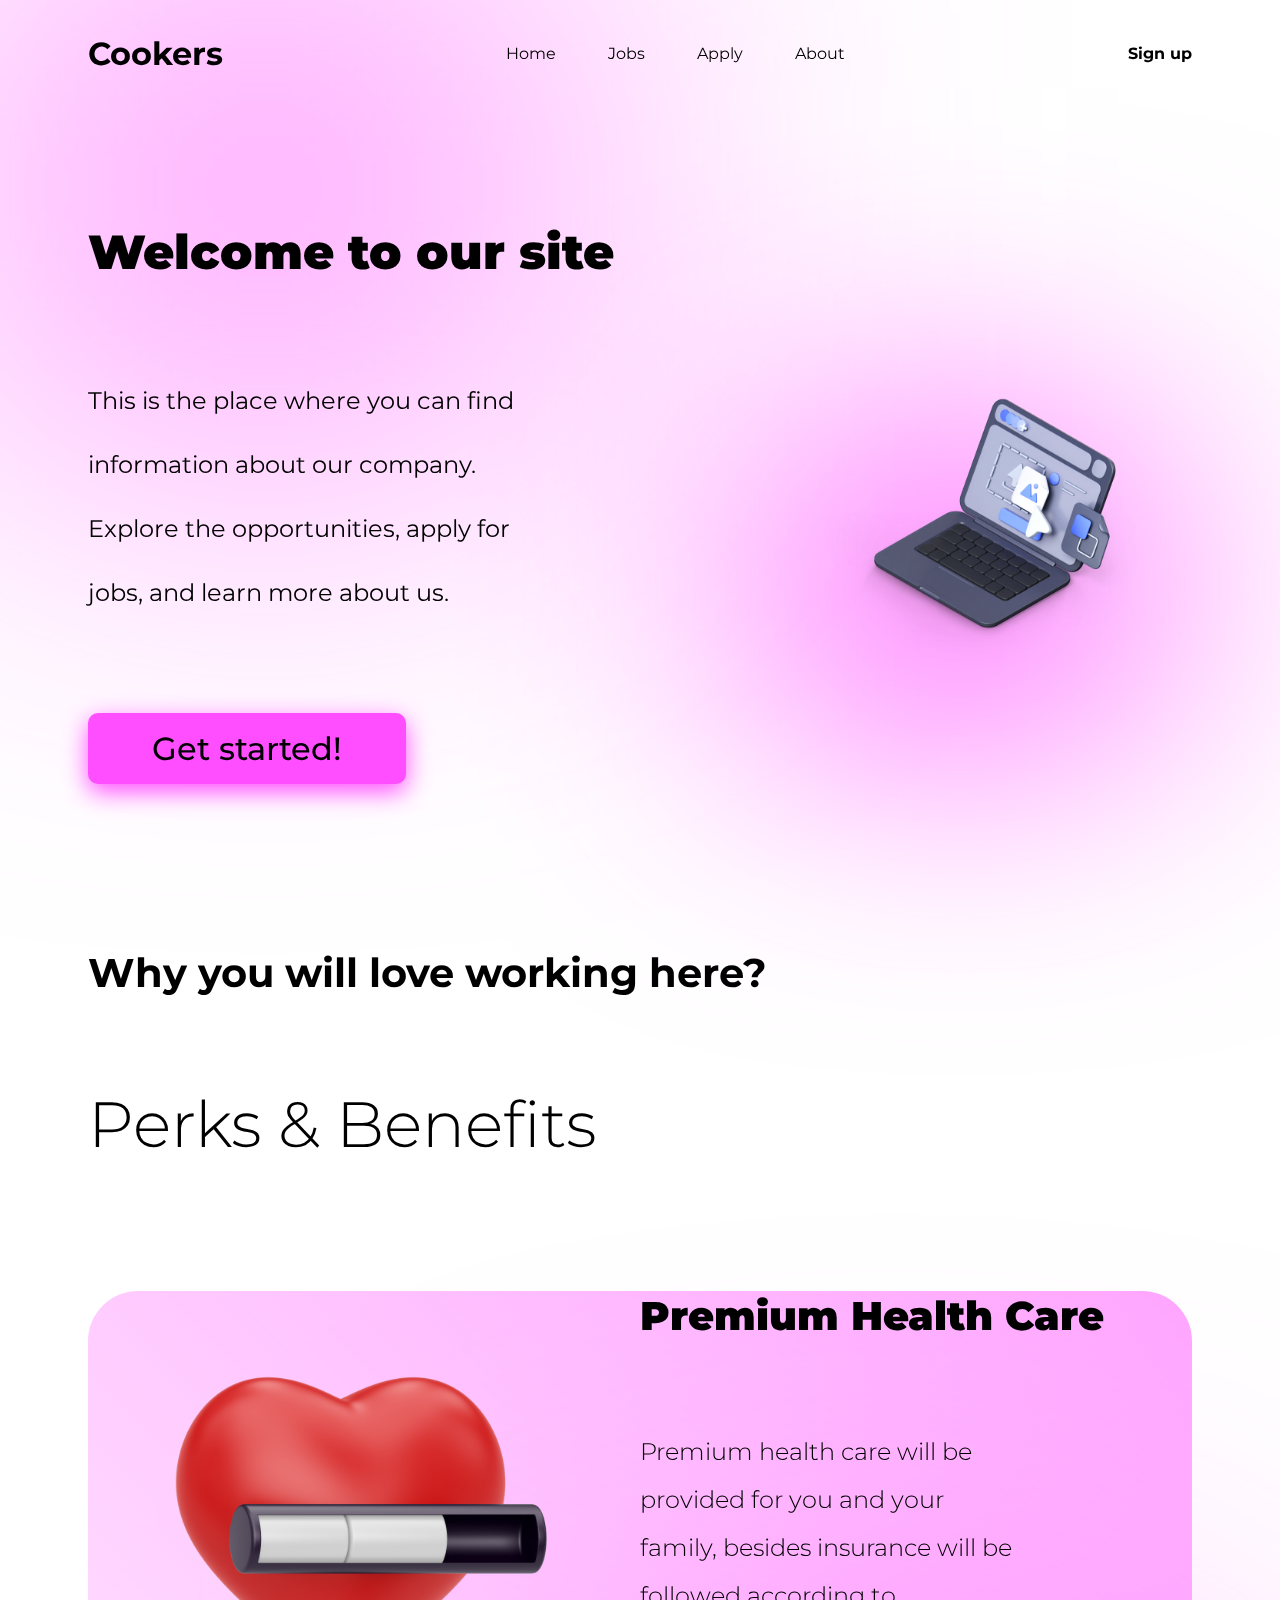
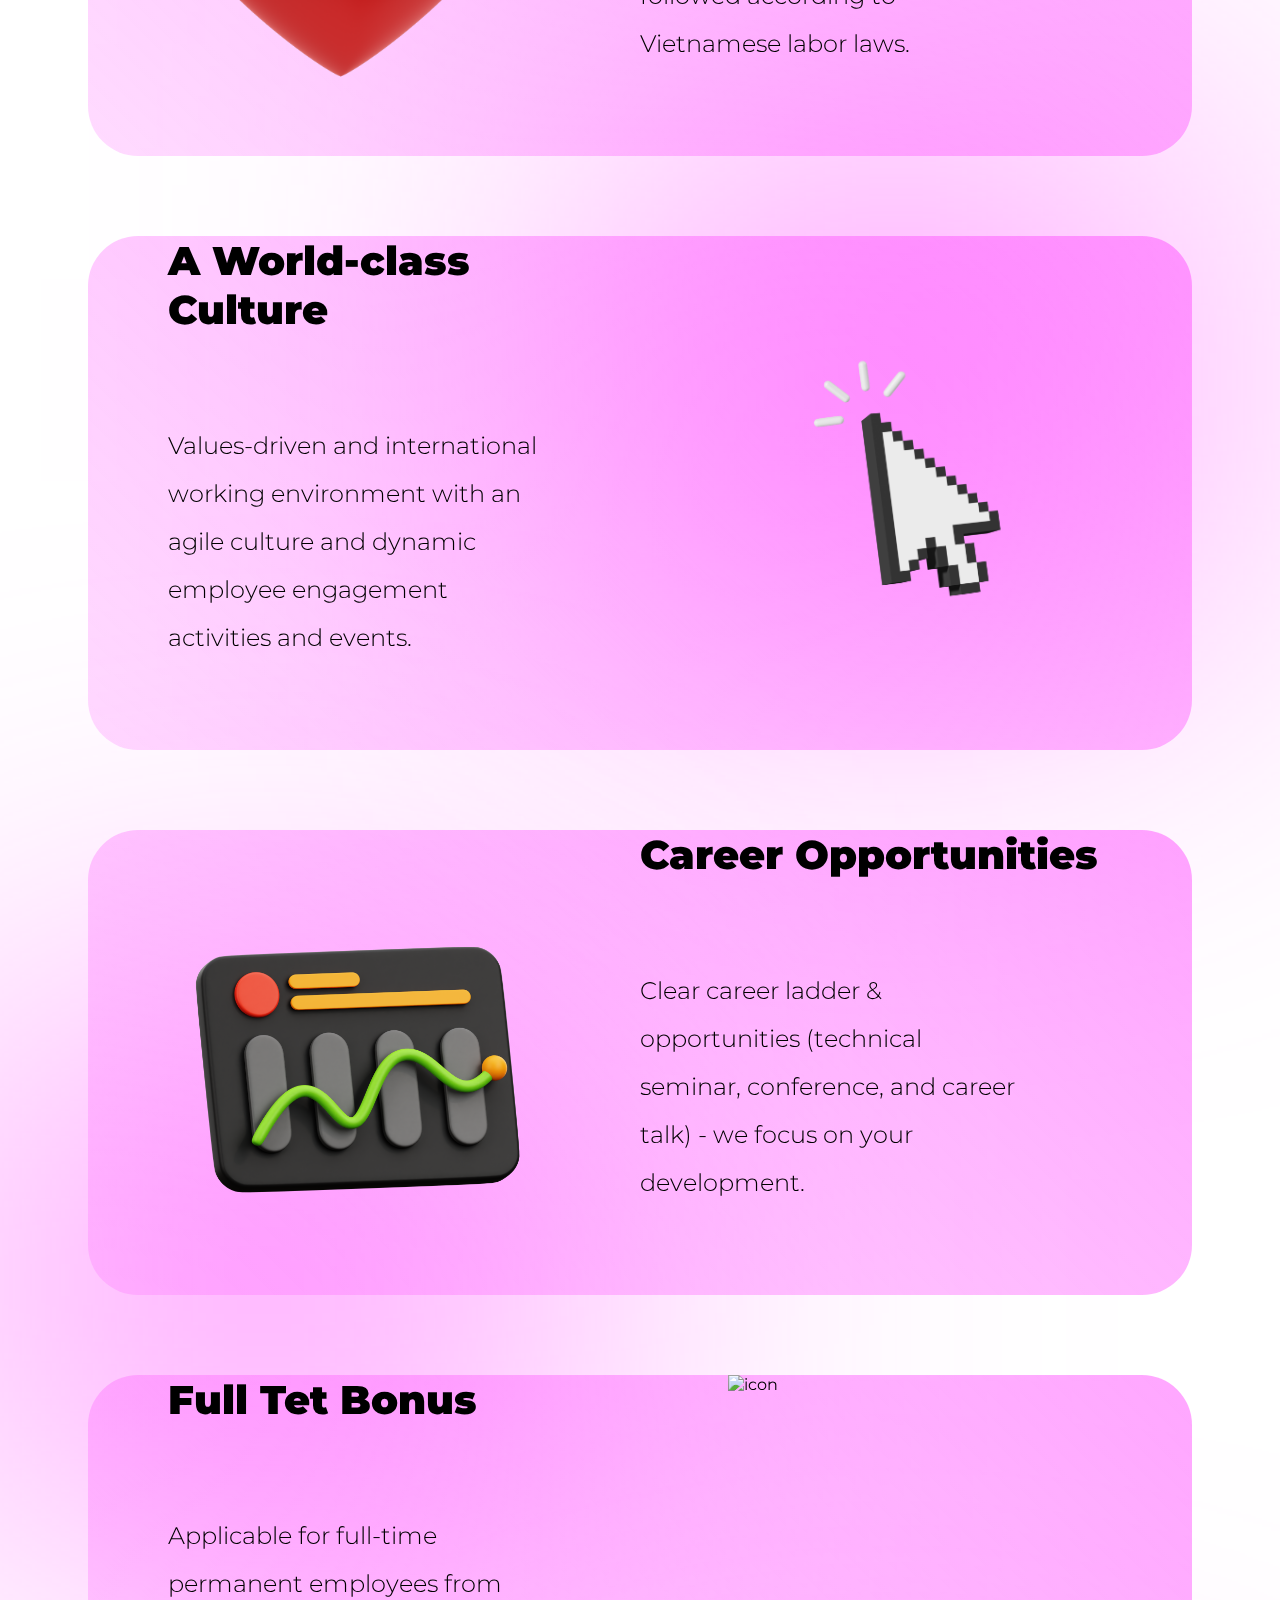
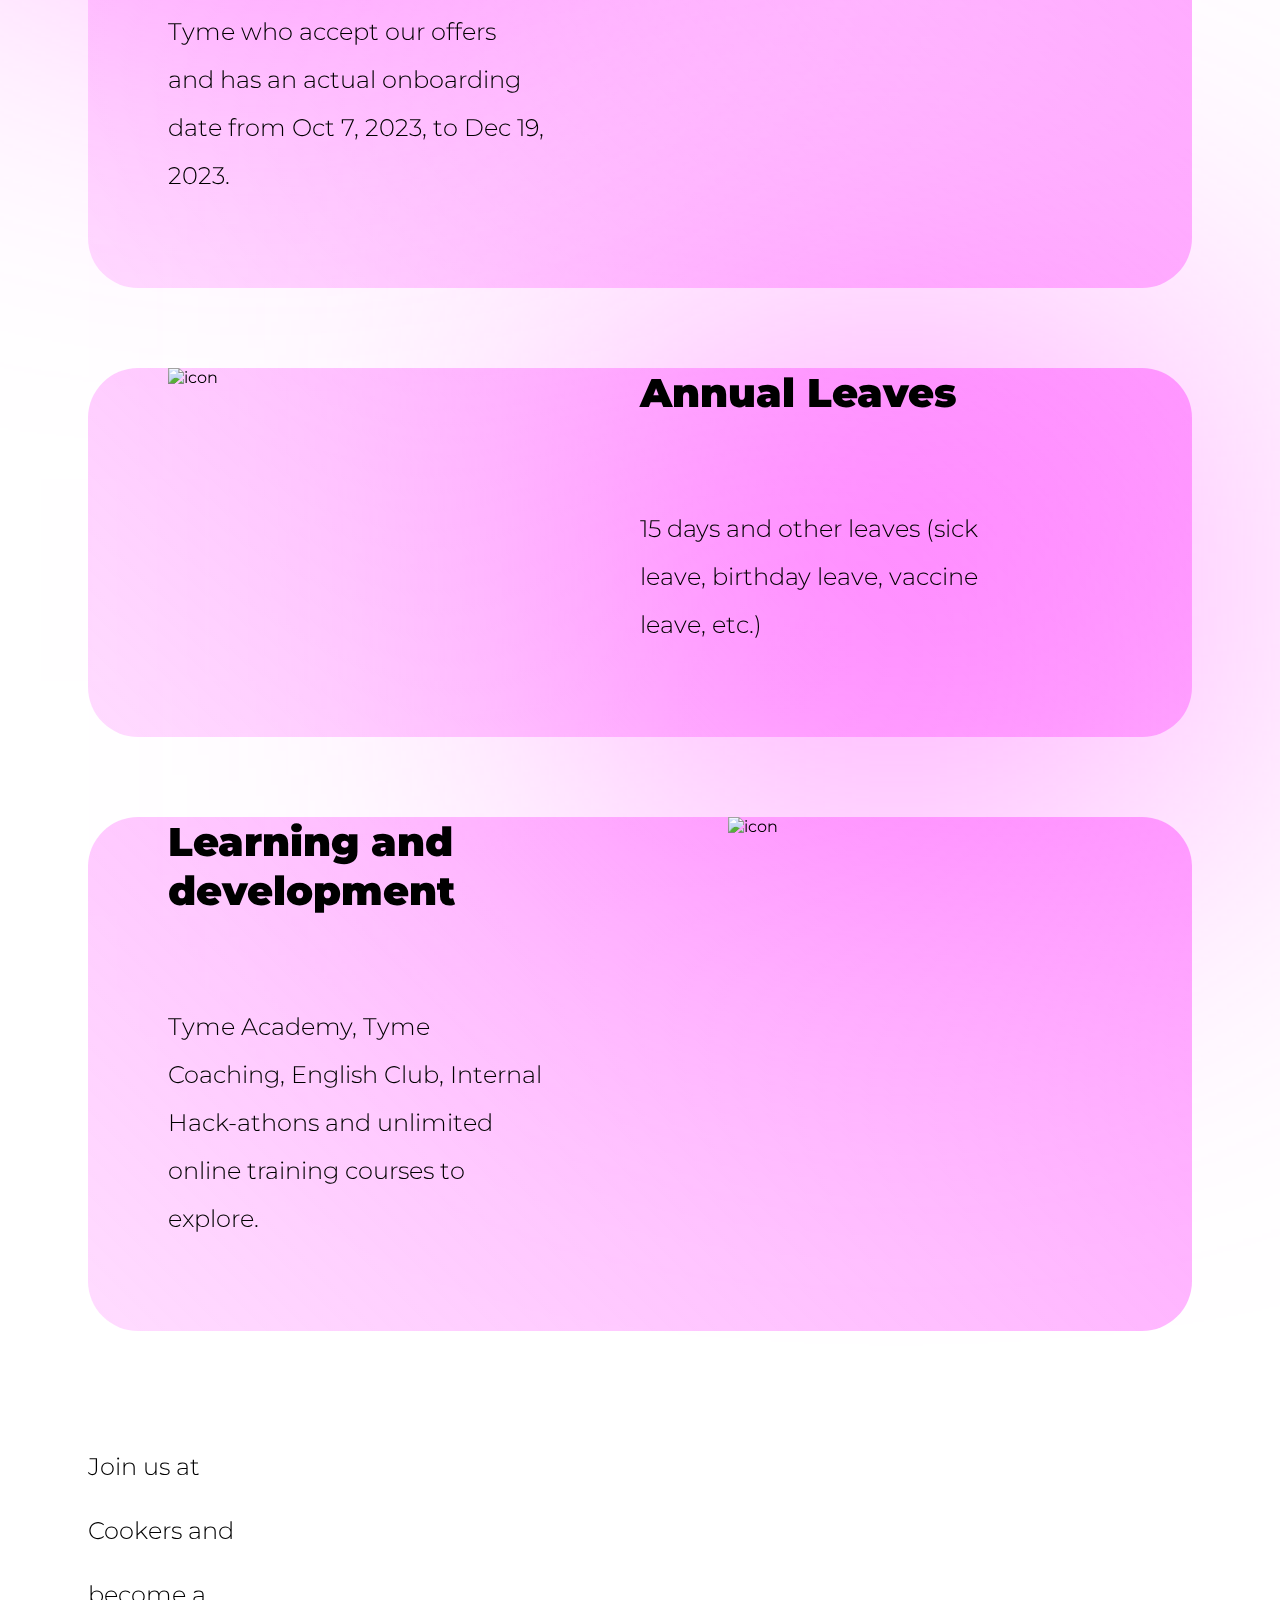
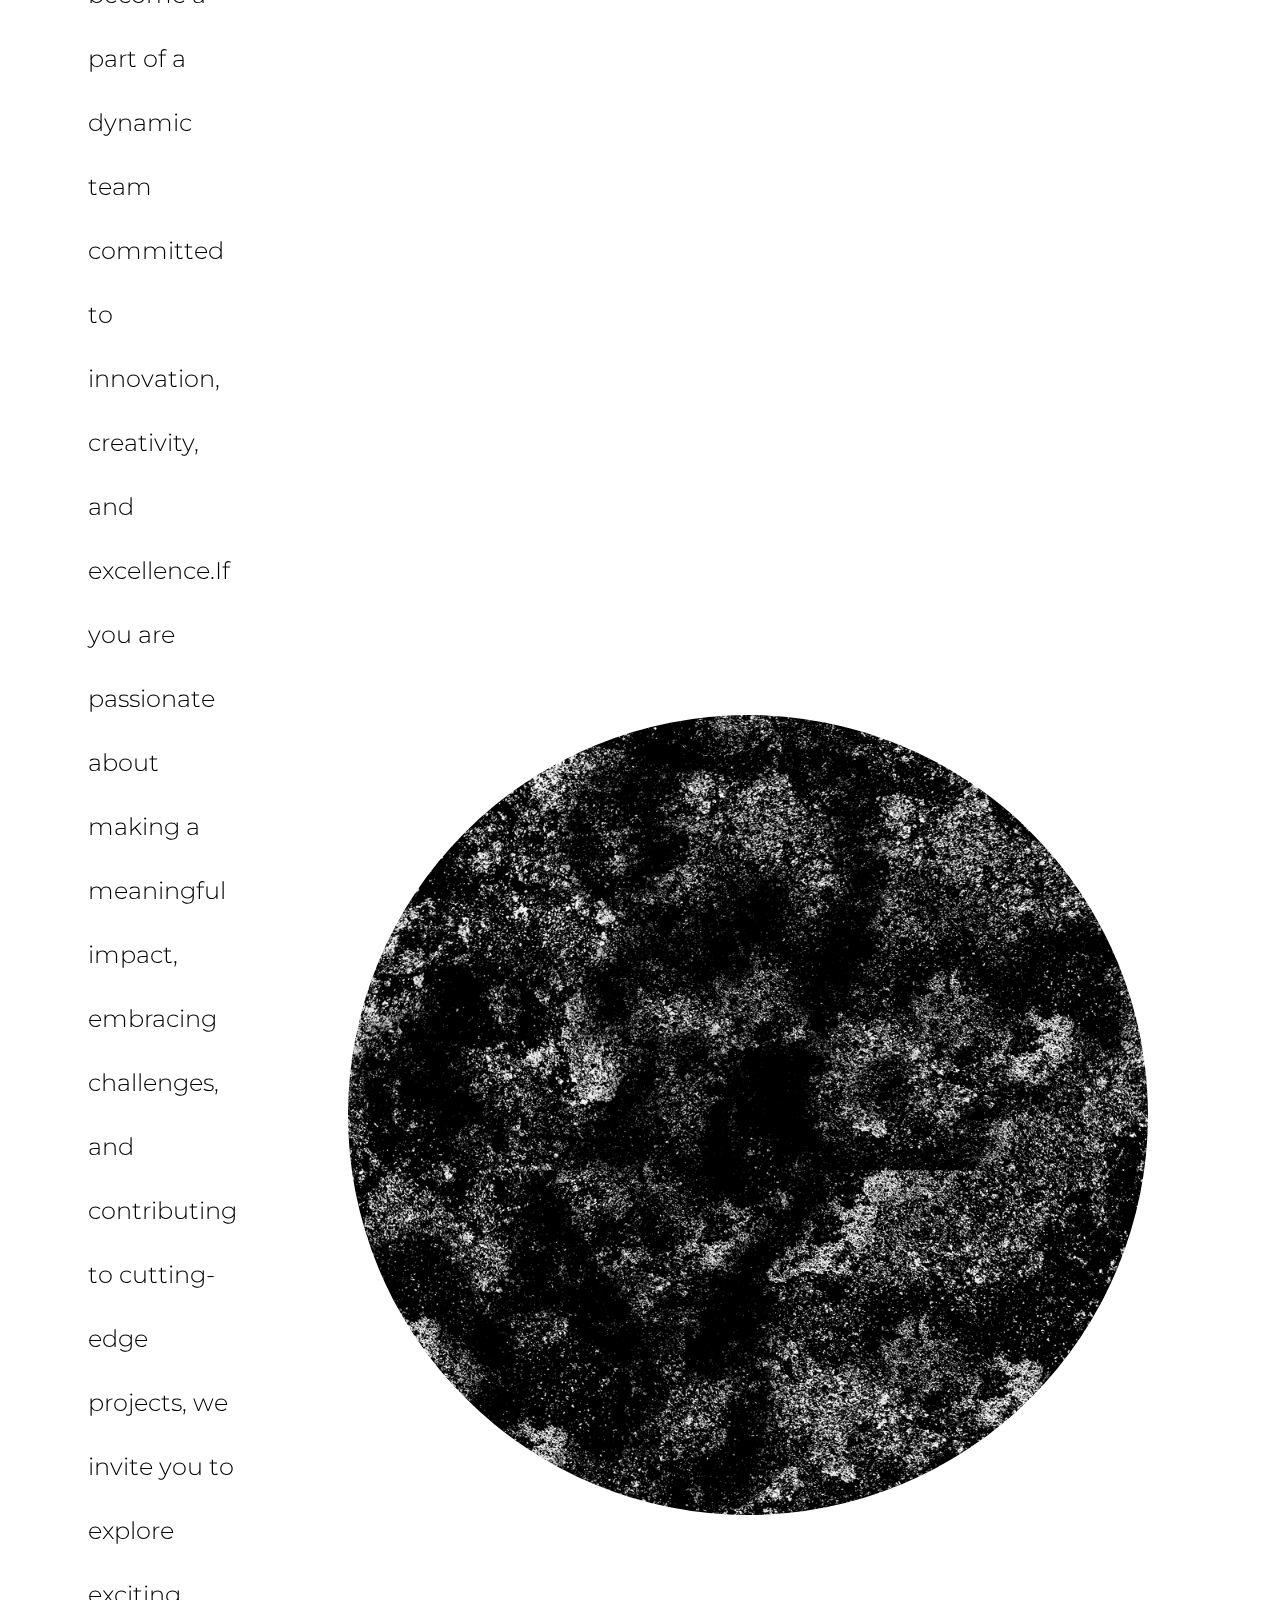
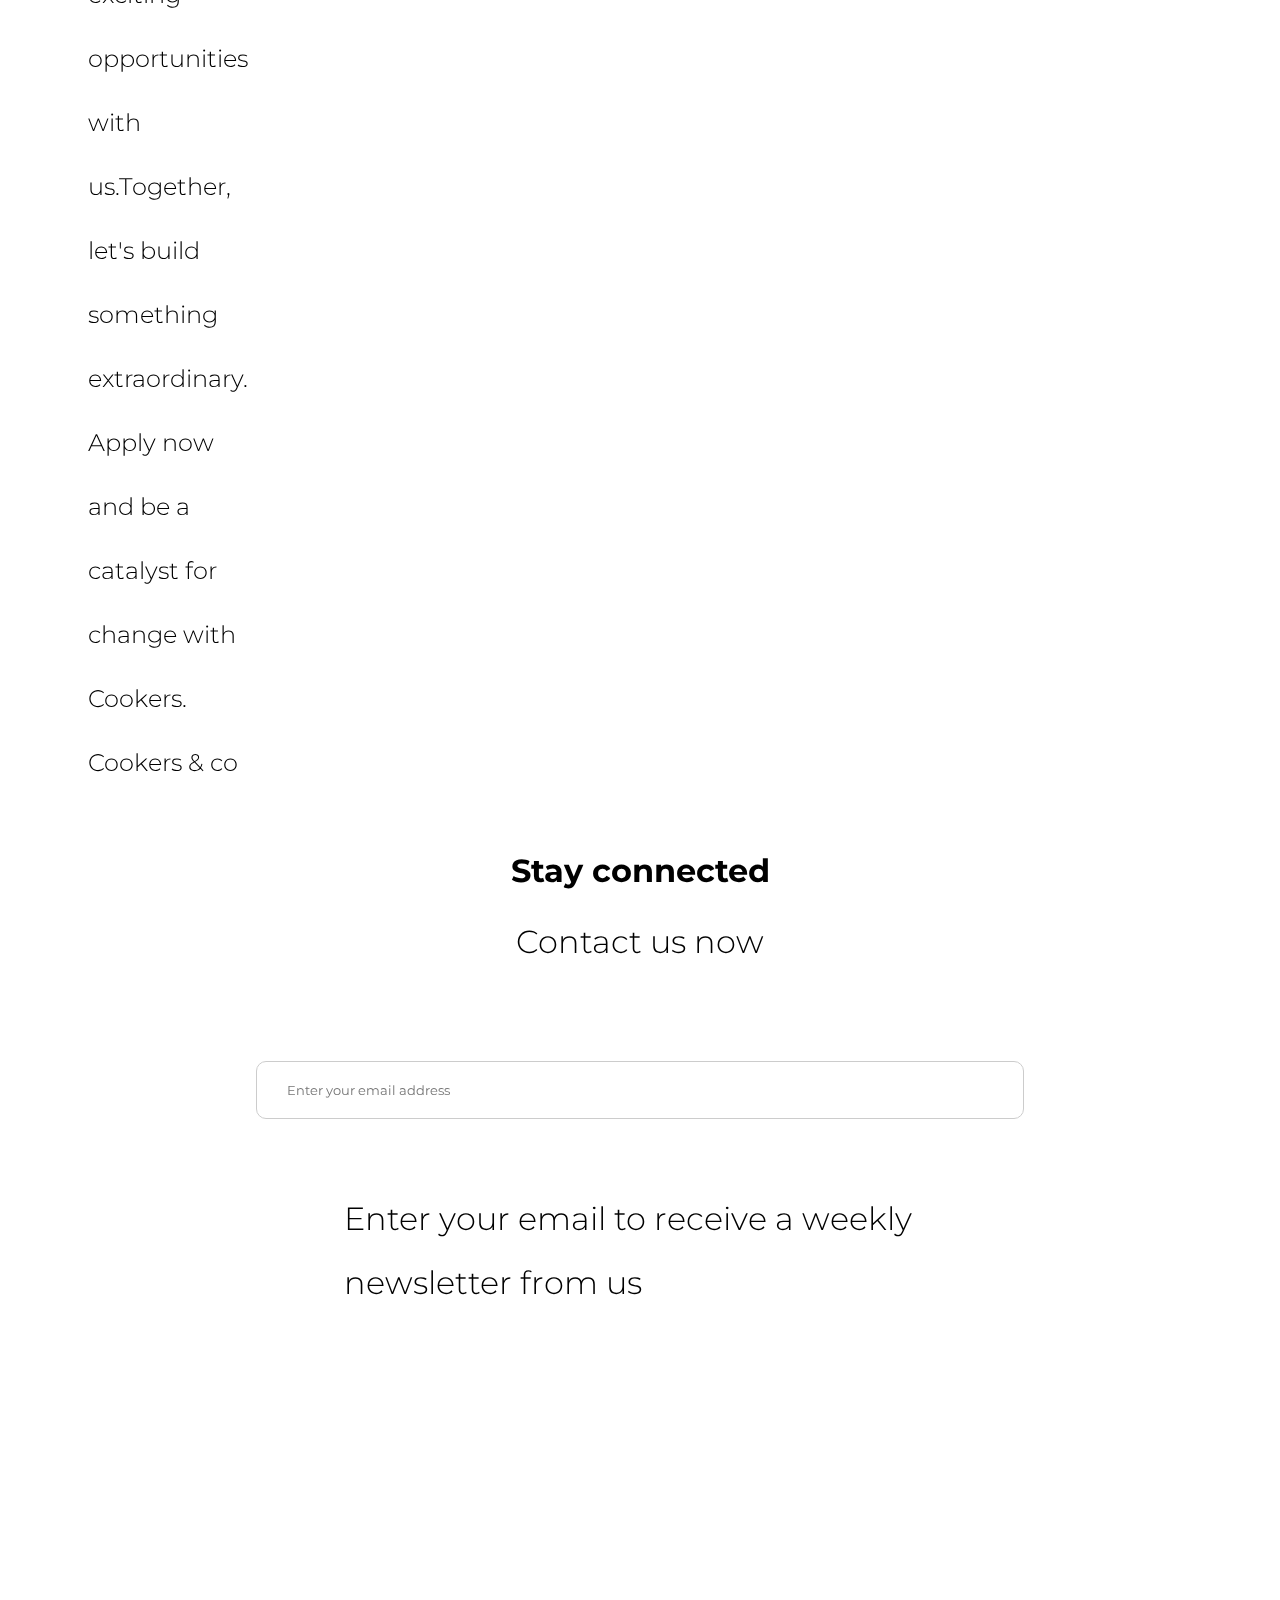
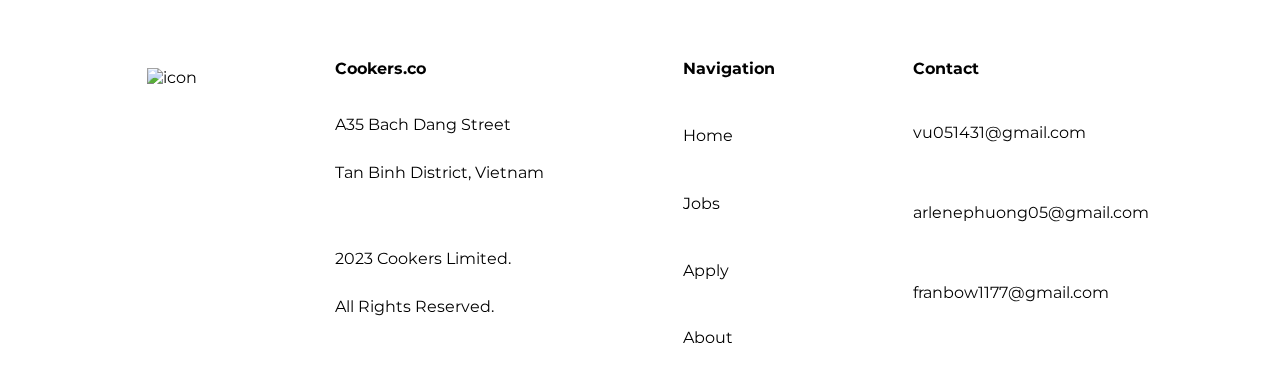
==== commit d70dfde6: "whats up losers" ====
--- a/index.html
+++ b/index.html
@@ -3,12 +3,8 @@
 <head>
     <meta charset="UTF-8">
     <meta name="viewport" content="width=device-width, initial-scale=1.0">
-    <meta name="author" content="Tuan and Giang"/>
     <title>Home Page</title>
     <link rel="stylesheet" href="css/styles.css">
-    <link rel="stylesheet" href="css/global.css">
-    <link rel="stylesheet" href="https://cdnjs.cloudflare.com/ajax/libs/font-awesome/6.5.1/css/all.min.css">
-
     <script src="https://unpkg.com/@phosphor-icons/web"></script>
 </head>
 <body>
@@ -16,15 +12,15 @@
     <div class="bgr"></div>
       <div class="s-30 bl-15 r-10 t-50 ln-1"></div>
       <div class="s-40 bl-25 ln-1"></div>
-      <div class="s-40 bl-25 r-10 ln-1" style="top: 200vh;"></div>
-      <div class="s-40 bl-25 ln-1" style="top: 300vh;"></div>
-      <div class="s-40 bl-25 r-10 ln-1" style="top: 400vh;"></div>
+      <div class="s-40 bl-25 r-10 ln-1 top-200" ></div>
+      <div class="s-40 bl-25 ln-1 top-300"></div>
+      <div class="s-40 bl-25 r-10 ln-1 top-400"></div>
 
 
   <!-- navbar -->
       <header class="h-10 pd-h-5 jtf-btw alit-ct">
         <h1>Cookers</h1>
-        <div class="jtf-evl bs-4">
+        <div class="jtf-evl bs-4 a-color">
             <a href="index.html">Home</a>
             <a href="jobs.html">Jobs</a>
             <a href="apply.html">Apply</a>
@@ -37,12 +33,14 @@
         <div class="bs-5 ct-r jtf-cl-st">
             <strong class="fs-3 fw-9">Welcome to our site</strong>
             <p class="fs-15 pd-v-4 lh-4 w-80pc">This is the place where you can find information about our company. Explore the opportunities, apply for jobs, and learn more about us.</p>
-            <div class="btn fs-2 fw-5 cl-ct pd-h-4 pd-v-1 bgr-1 sd" style="border-radius: 10px;">Get start</div>
+            <div class="btn fs-2 fw-5 cl-ct pd-h-4 pd-v-1 bgr-1 sd rd-1 a-clr-drk">
+                <a href="#start">Get started!</a>
+            </div>
         </div>
-        <img class="w-30" src="/assets/icon/laptop.png" alt="">
+        <img class="w-30" src="/assets/icon/laptop.png" alt="icon">
     </div>
 
-    <section class="section_2">
+    <section id="start" class="section_2">
         <div class="pd-h-5">
             <div class="jtf-cl-st">
                 <h3 class="fs-25">Why you will love working here?</h3>
@@ -51,23 +49,23 @@
           
 
             <div class="rd-5 mg-t-5r pd-h-5 jtf-btw card">
-              <img class="w-30" src="/assets/icon/health.png" alt="">
+              <img class="w-30" src="/assets/icon/health.png" alt="icon">
                 <div class="bs-5 ct-r jtf-cl-st">
                     <strong class="fs-25 fw-9">Premium Health Care</strong>
-                    <p class="fs-15 lh-3 fw-3 pd-v-4 w-80pc">Premium health care will be provided for you and your family, besides Insurance following Vietnamese labor law.</p>
+                    <p class="fs-15 lh-3 fw-3 pd-v-4 w-80pc">Premium health care will be provided for you and your family, besides insurance will be followed according to Vietnamese labor laws.</p>
                 </div>
             </div>
 
             <div class="rd-5 mg-t-5r pd-h-5 jtf-btw card">
                 <div class="bs-5 ct-r jtf-cl-st">
                     <strong class="fs-25 fw-9">A World-class Culture</strong>
-                    <p class="fs-15 lh-3 fw-3 pd-v-4 w-80pc">Values-driven and international working environment with Agile culture with dynamic employee engagement activities and events.</p>
+                    <p class="fs-15 lh-3 fw-3 pd-v-4 w-80pc">Values-driven and international working environment with an agile culture and dynamic employee engagement activities and events.</p>
                 </div>
-                <img class="w-30" src="/assets/icon/cursor.png" alt="">
+                <img class="w-30" src="/assets/icon/cursor.png" alt="icon">
             </div>
 
             <div class="rd-5 mg-t-5r pd-h-5 jtf-btw card">
-              <img class="w-30" src="/assets/icon/business.png" alt="">
+              <img class="w-30" src="/assets/icon/business.png" alt="icon">
                 <div class="bs-5 ct-r jtf-cl-st">
                     <strong class="fs-25 fw-9">Career Opportunities</strong>
                     <p class="fs-15 lh-3 fw-3 pd-v-4 w-80pc">Clear career ladder & opportunities (technical seminar, conference, and career talk) - we focus on your development.</p>
@@ -79,11 +77,11 @@
                     <strong class="fs-25 fw-9">Full Tet Bonus</strong>
                     <p class="fs-15 lh-3 fw-3 pd-v-4 w-80pc">Applicable for full-time permanent employees from Tyme who accept our offers and has an actual onboarding date from Oct 7, 2023, to Dec 19, 2023.</p>
                 </div>
-                <img class="w-30" src="/assets/icon/gift.png" alt="">
+                <img class="w-30" src="/assets/icon/gift.png" alt="icon">
             </div>
 
             <div class="rd-5 mg-t-5r pd-h-5 jtf-btw card">
-              <img class="w-30" src="/assets/icon/calendar.png" alt="">
+              <img class="w-30" src="/assets/icon/calendar.png" alt="icon">
                 <div class="bs-5 ct-r jtf-cl-st">
                     <strong class="fs-25 fw-9">Annual Leaves</strong>
                     <p class="fs-15 lh-3 fw-3 pd-v-4 w-80pc">15 days and other leaves (sick leave, birthday leave, vaccine leave, etc.)</p>
@@ -96,7 +94,7 @@
                     <strong class="fs-25 fw-9">Learning and development</strong>
                     <p class="fs-15 lh-3 fw-3 pd-v-4 w-80pc">Tyme Academy, Tyme Coaching, English Club, Internal Hack-athons and unlimited online training courses to explore.</p>
                 </div>
-                <img class="w-30" src="/assets/icon/gift.png" alt="">
+                <img class="w-30" src="/assets/icon/gift.png" alt="icon">
             </div>
 
 
@@ -106,7 +104,7 @@
                 <p class="fs-15 lh-3 fw-3 lh-4">Join us at Cookers and become a part of a dynamic team committed to innovation, creativity, and excellence.If you are passionate about making a meaningful impact, embracing challenges, and contributing to cutting-edge projects, we invite you to explore exciting opportunities with us.Together, let's build something extraordinary. Apply now and be a catalyst for change with Cookers.
                   Cookers & co</p>
               </div>
-              <img class="bs-5 sc-08 img cp-cc" src="/assets/icon/texture.png" alt="">
+              <img class="bs-5 sc-08 img cp-cc" src="/assets/icon/texture.png" alt="icon">
           </div>
 
         </div>
@@ -114,8 +112,8 @@
 
     
     <div class="jtf-btw ct">
-        <h3 class="fs-2 mg-b-2r">Stay connect</h3>
-        <strong class="fs-2 fw-3">Feel free to contact</strong> 
+        <h3 class="fs-2 mg-b-2r">Stay connected</h3>
+        <strong class="fs-2 fw-3">Contact us now</strong> 
      </div>
 
      
@@ -124,7 +122,7 @@
             <form class="alit-ct w-60 jtf-btw">
                 <input type="email" placeholder="Enter your email address" required>
             </form>
-            <p class="fs-2 fw-3 lh-4 mg-v-3 tal-ct">Drop us your contact information so that we can update you with Cookers's news.</p>
+            <p class="fs-2 fw-3 lh-4 mg-v-3 tal-ct">Enter your email to receive a weekly newsletter from us</p>
             
           
         </div>
@@ -133,7 +131,7 @@
 
     <footer class="w-100 h-40 jtf-evl alit-ct">
 
-      <img class="img h-30" src="/assets/icon/cooker.png" alt="" class="">
+      <img class="img h-30" src="/assets/icon/cooker.png" alt="icon">
 
       <div class="h-80pc jtf-cl-btw">
           <strong>Cookers.co</strong>
@@ -141,7 +139,7 @@
           <p class="lh-3">2023 Cookers Limited. <br>All Rights Reserved.</p>
       </div>
 
-      <div class="h-80pc jtf-cl-btw">
+      <div class="h-80pc jtf-cl-btw a-color">
           <strong>Navigation</strong>
           <a href="index.html" class="fs-2r">Home</a>
           <a href="jobs.html" class="fs-2r">Jobs</a>
--- a/css/styles.css
+++ b/css/styles.css
@@ -1,3 +1,5 @@
+@import url('https://fonts.googleapis.com/css2?family=Archivo+Black&family=Archivo:ital,wght@0,100..900;1,100..900&family=Judson:ital,wght@0,400;0,700;1,400&family=Montserrat:ital,wght@0,100..900;1,100..900&display=swap');
+
 * {
   font-family: 'Montserrat', sans-serif;
 
@@ -43,10 +45,10 @@
 
 html { 
   font-size: 16px;
-}
-
-
-/* FILEPATH: /Users/realestzan/Downloads/cos1005/css/responsive.css */
+  scroll-behavior: smooth;
+}
+
+
 
 /* Mobile-first styles */
 @media only screen and (max-width: 1024px) {
@@ -167,7 +169,7 @@
   }
 
   header div a { 
-      background-color: red;
+      background-color: transparent;
   }
 
 
@@ -237,10 +239,6 @@
   }
 }
 
-/* Desktop styles */
-@media only screen and (min-width: 1025px) {
-/* Add your desktop styles here */
-}
 
 
 
@@ -790,6 +788,12 @@
 
 img { 
   object-fit: contain;
+  transition: all 0.4s ease-in;
+}
+
+img:hover { 
+  scale: 1.2;
+  transition: all 0.4s ease-in;
 }
 
 .gr-1 { flex-grow: 1; }
@@ -1323,13 +1327,12 @@
 background-image: linear-gradient(45deg, rgba(255, 78, 255, 0.2), rgba(255, 78, 255, 0.5)) !important;
 }
 
-
+/* for job items */
 
 .job-item { 
 padding: 1rem; 
 border: 1px solid #dea5ff; 
 margin-bottom: 1rem; 
-/* background-image: none; */
 background-color: none;
 transition: 0.4s linear;
 }
@@ -1340,7 +1343,6 @@
 }
 
 .job-item:hover { 
-/* background-image: linear-gradient(45deg, rgba(255, 78, 255, 0.2), rgba(255, 78, 255, 0.5)); */
 background-color: rgba(255, 78, 255, 0.4);
 transition: 0.4s linear;
 }
@@ -1374,6 +1376,7 @@
   background-color: white;
 }
 
+/* table */
 
 table, th, td { 
   border: 0.1px solid var(--custom1-color);
@@ -1392,3 +1395,65 @@
 td { 
   font-weight: 300 !important;
 }
+
+/* other, mostly for positioning elements */
+
+.jcs{
+  justify-content: stretch;
+}
+
+.top-200{
+  top: 200vh;
+}
+
+.top-235{
+  top: 235vh;
+}
+
+.top-300{
+  top: 300vh;
+}
+
+.top-355{
+  top: 355vh;
+}
+
+.top-400{
+  top: 400vh;
+}
+
+.top-455{
+  top: 455vh;
+}
+
+.top-545{
+  top: 545vh;
+}
+
+.top-675{
+  top: 675vh;
+}
+
+.top-875{
+  top: 875vh;
+}
+
+
+/* anchor links transition */
+.a-color a{
+  text-decoration: none;
+  transition: .5s;
+}
+
+.a-color a:hover{
+  color: rgba(255, 78, 255, 0.4);
+}
+
+.a-clr-drk a{
+  text-decoration: none;
+  transition: .5s;
+}
+
+.a-clr-drk a:hover{
+  color: black;
+}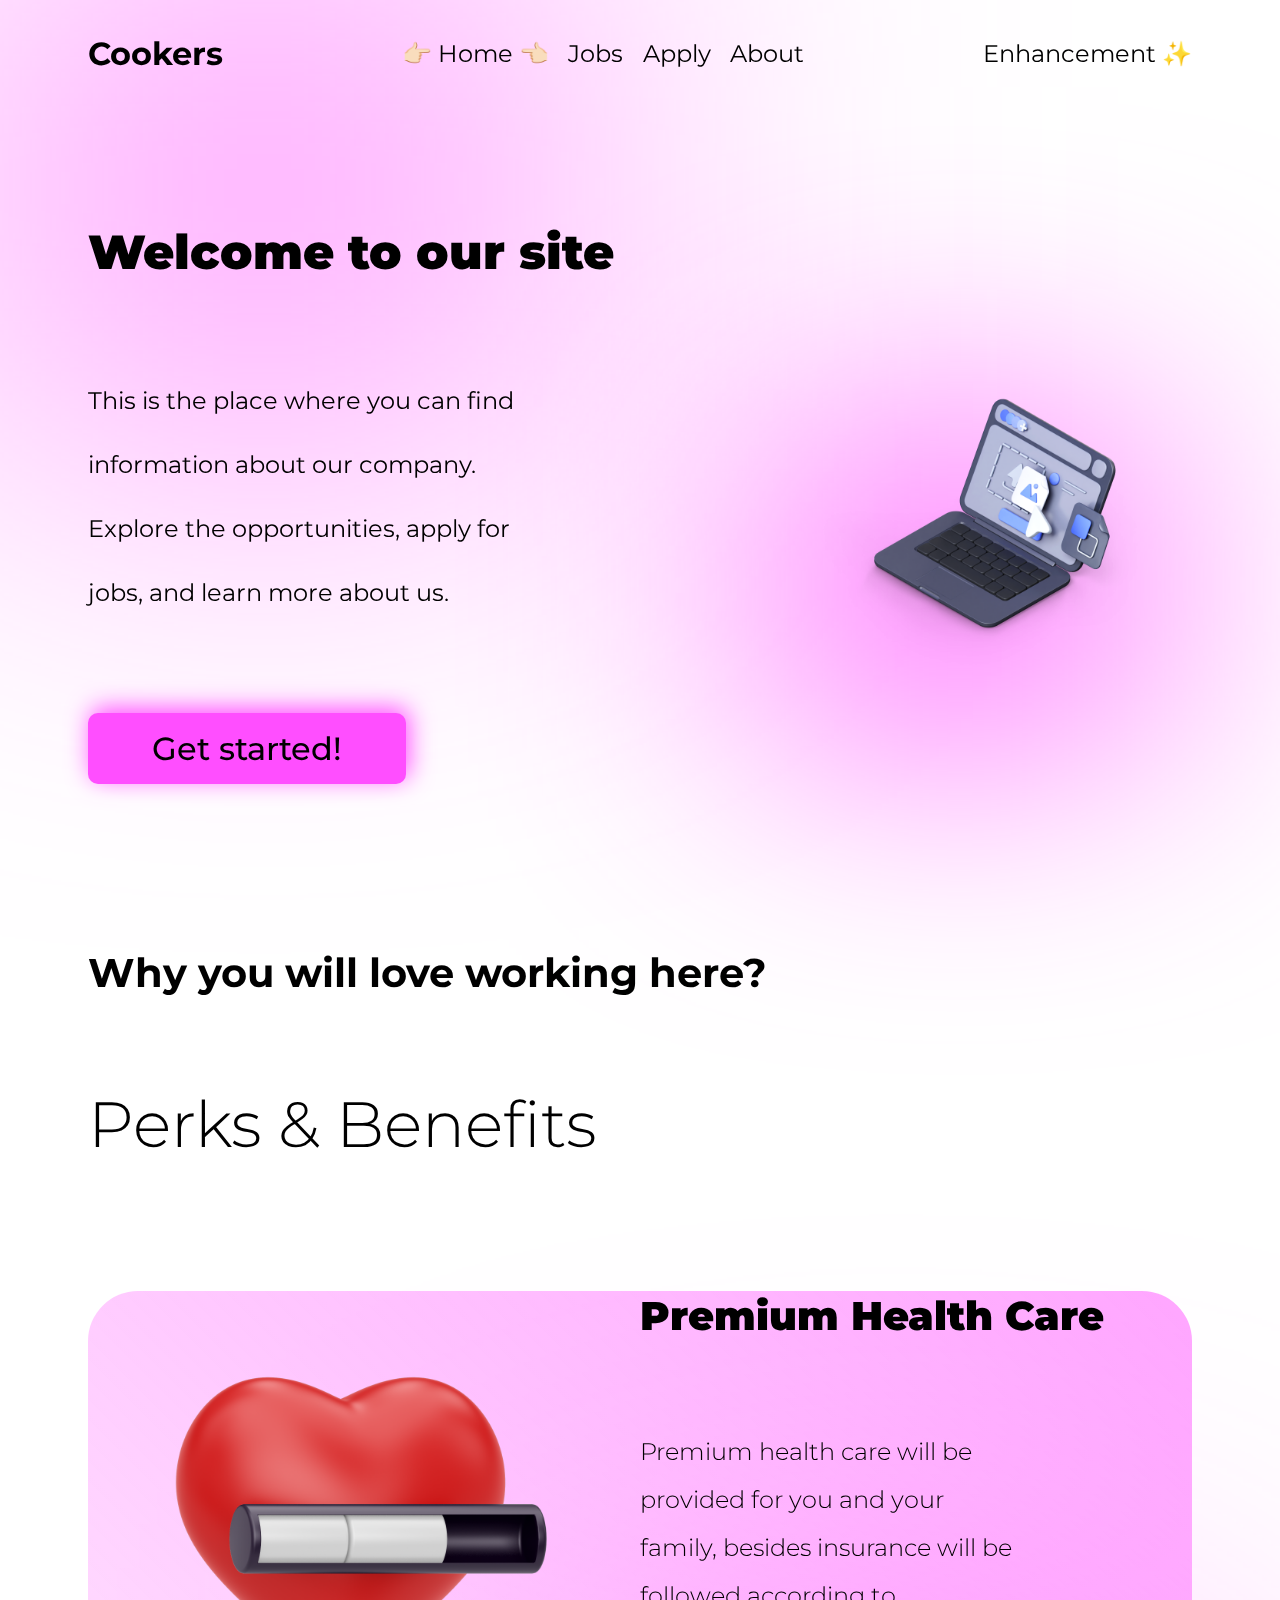
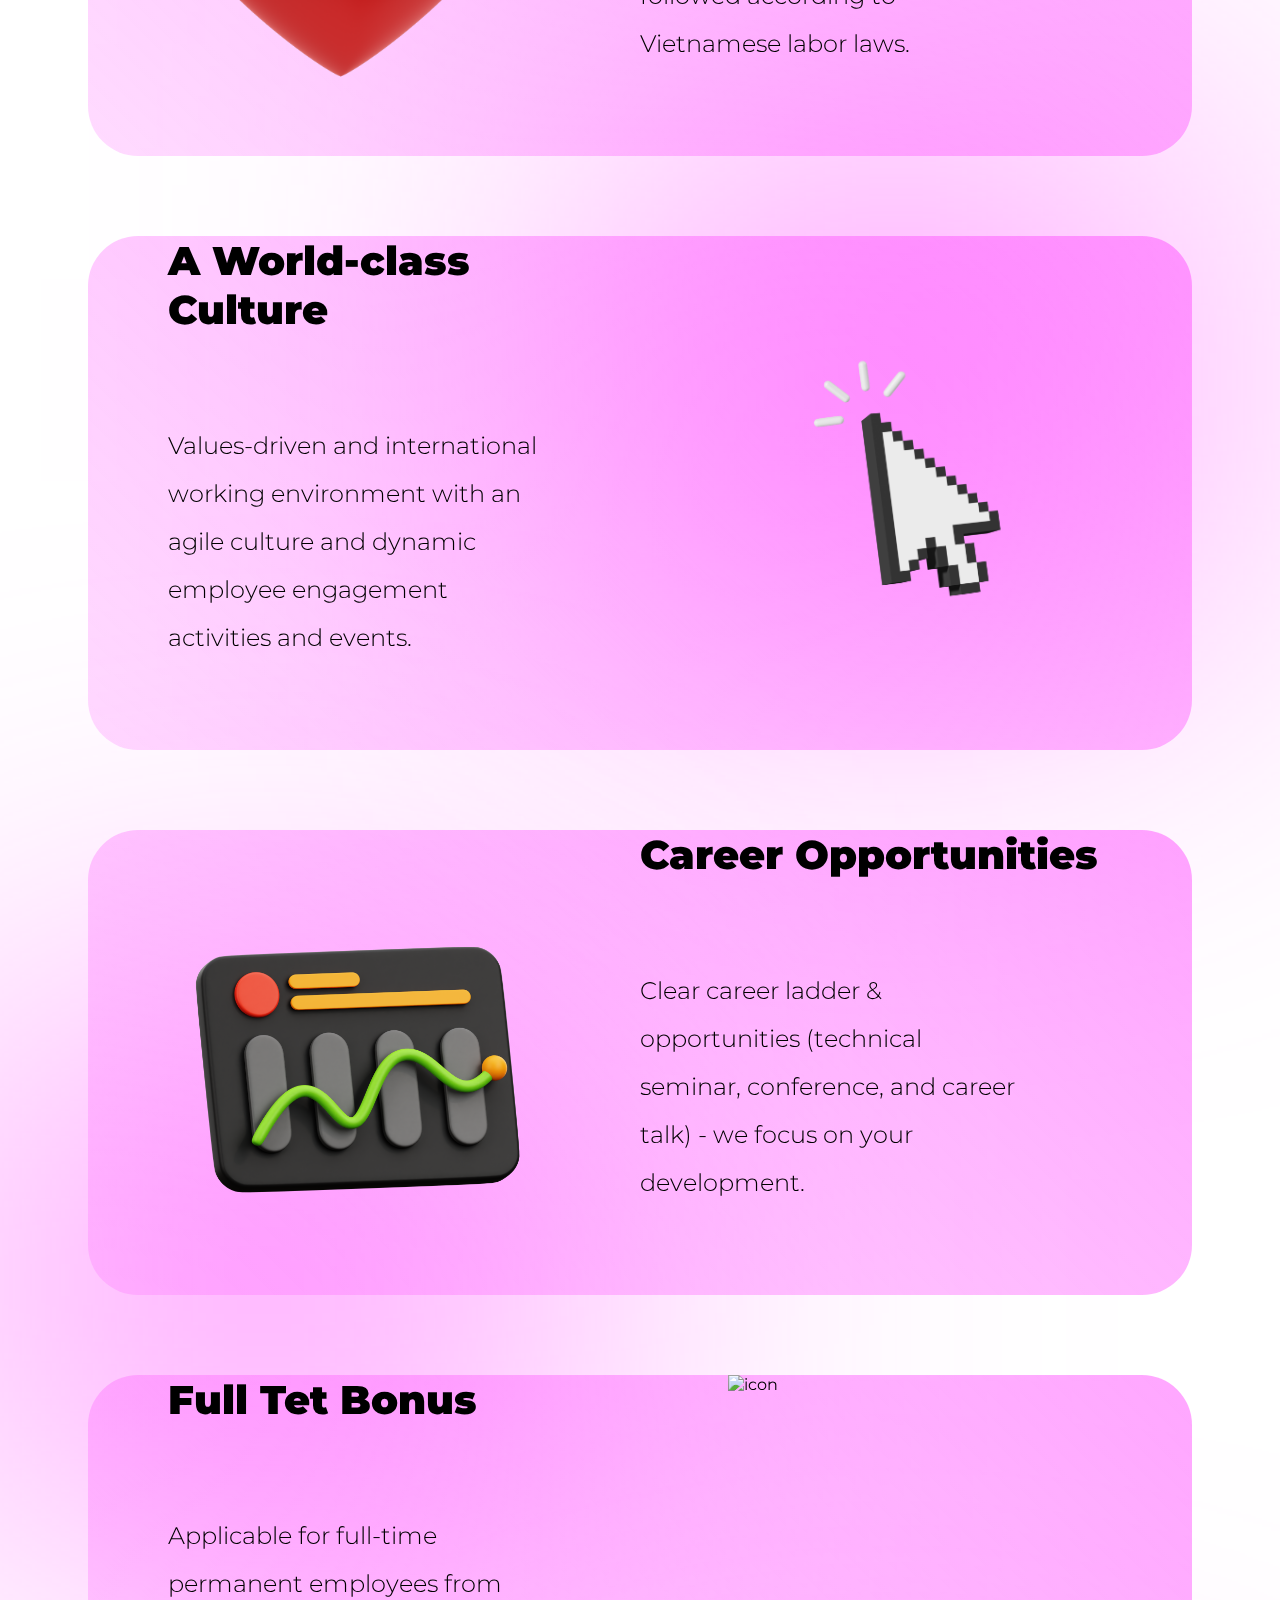
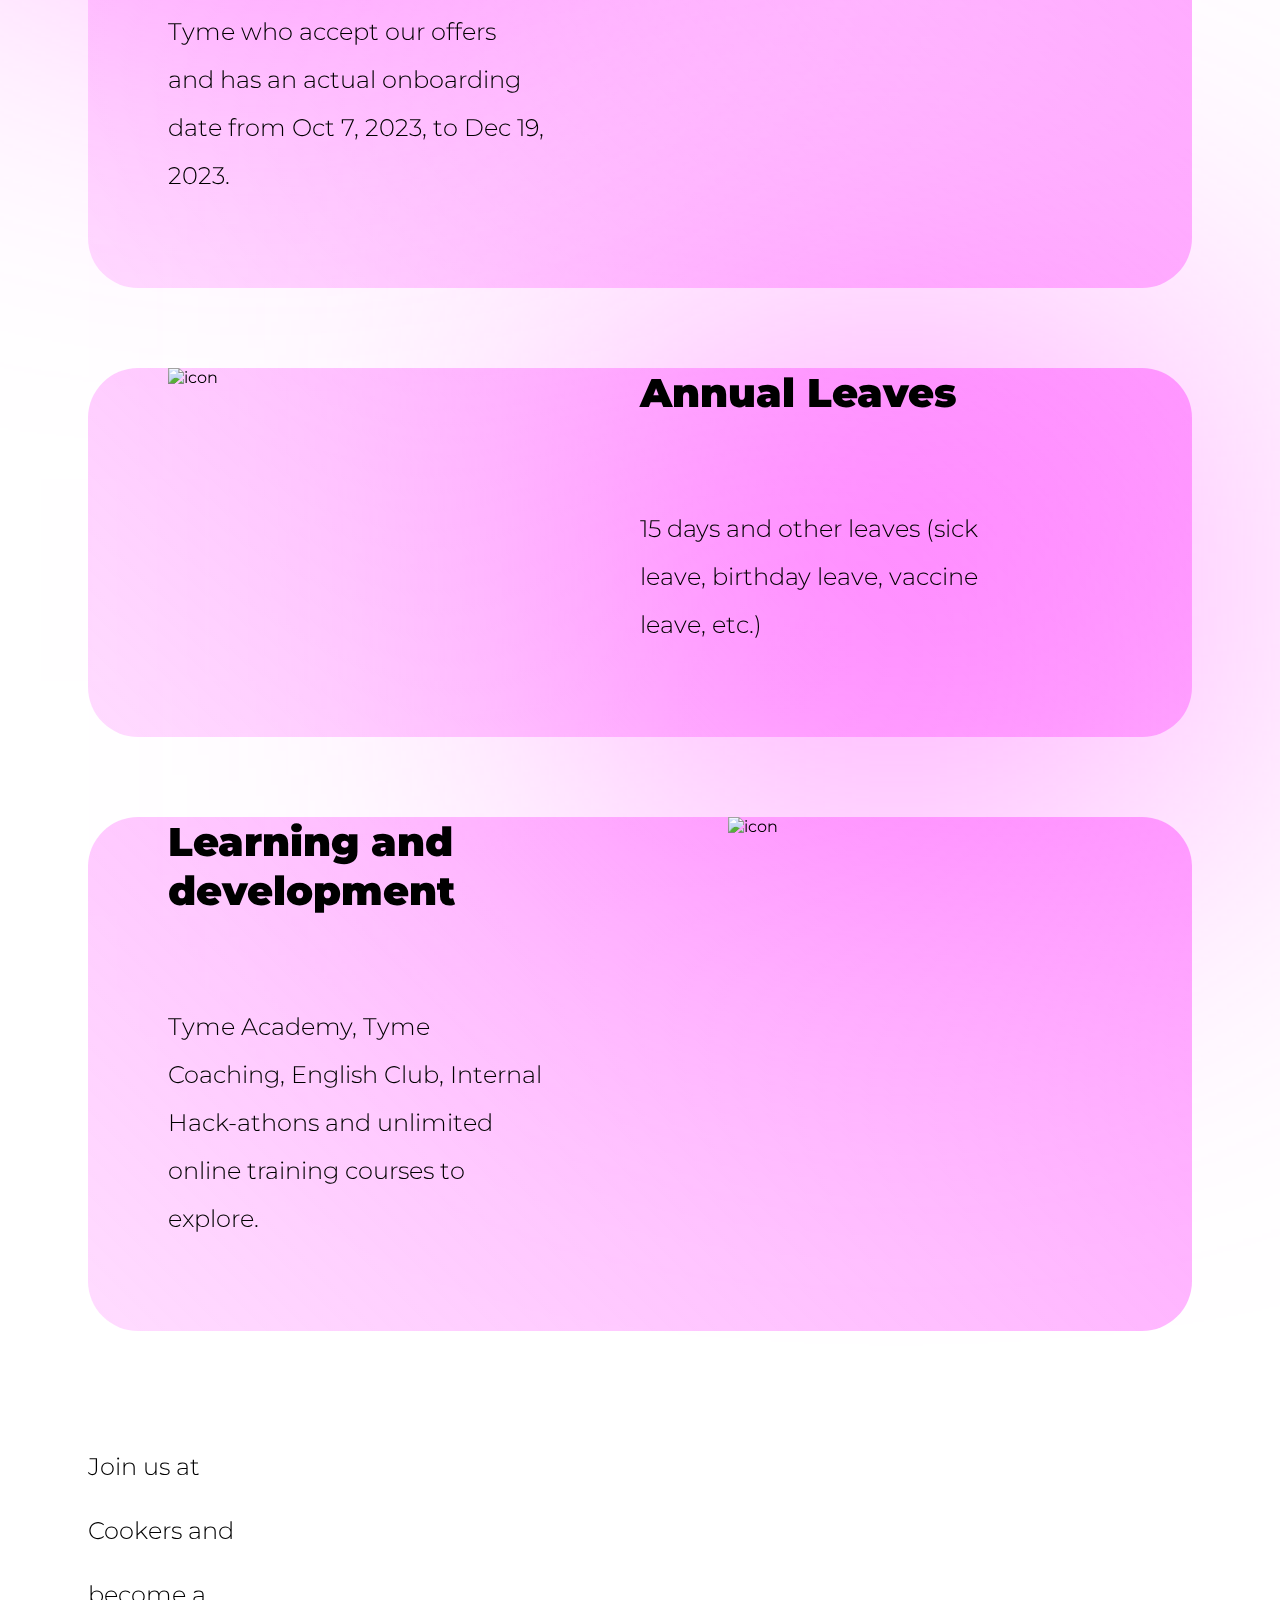
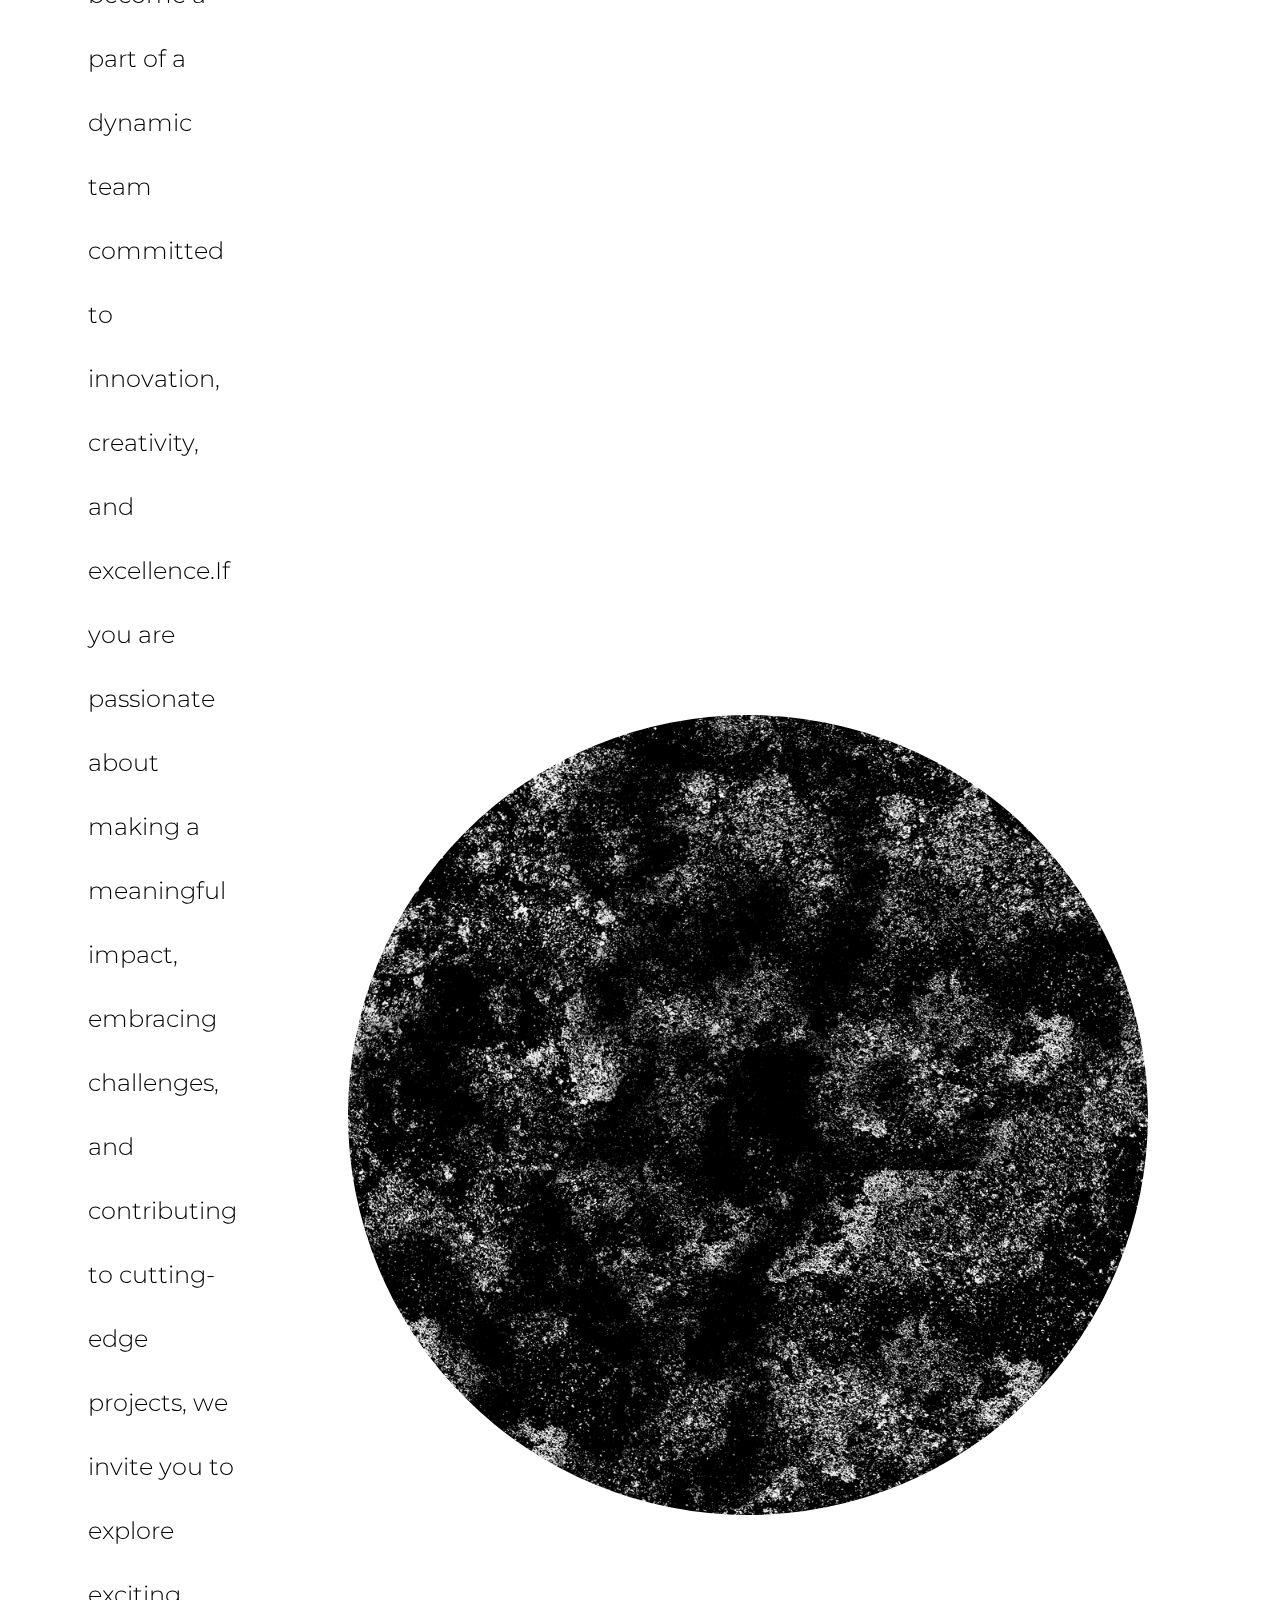
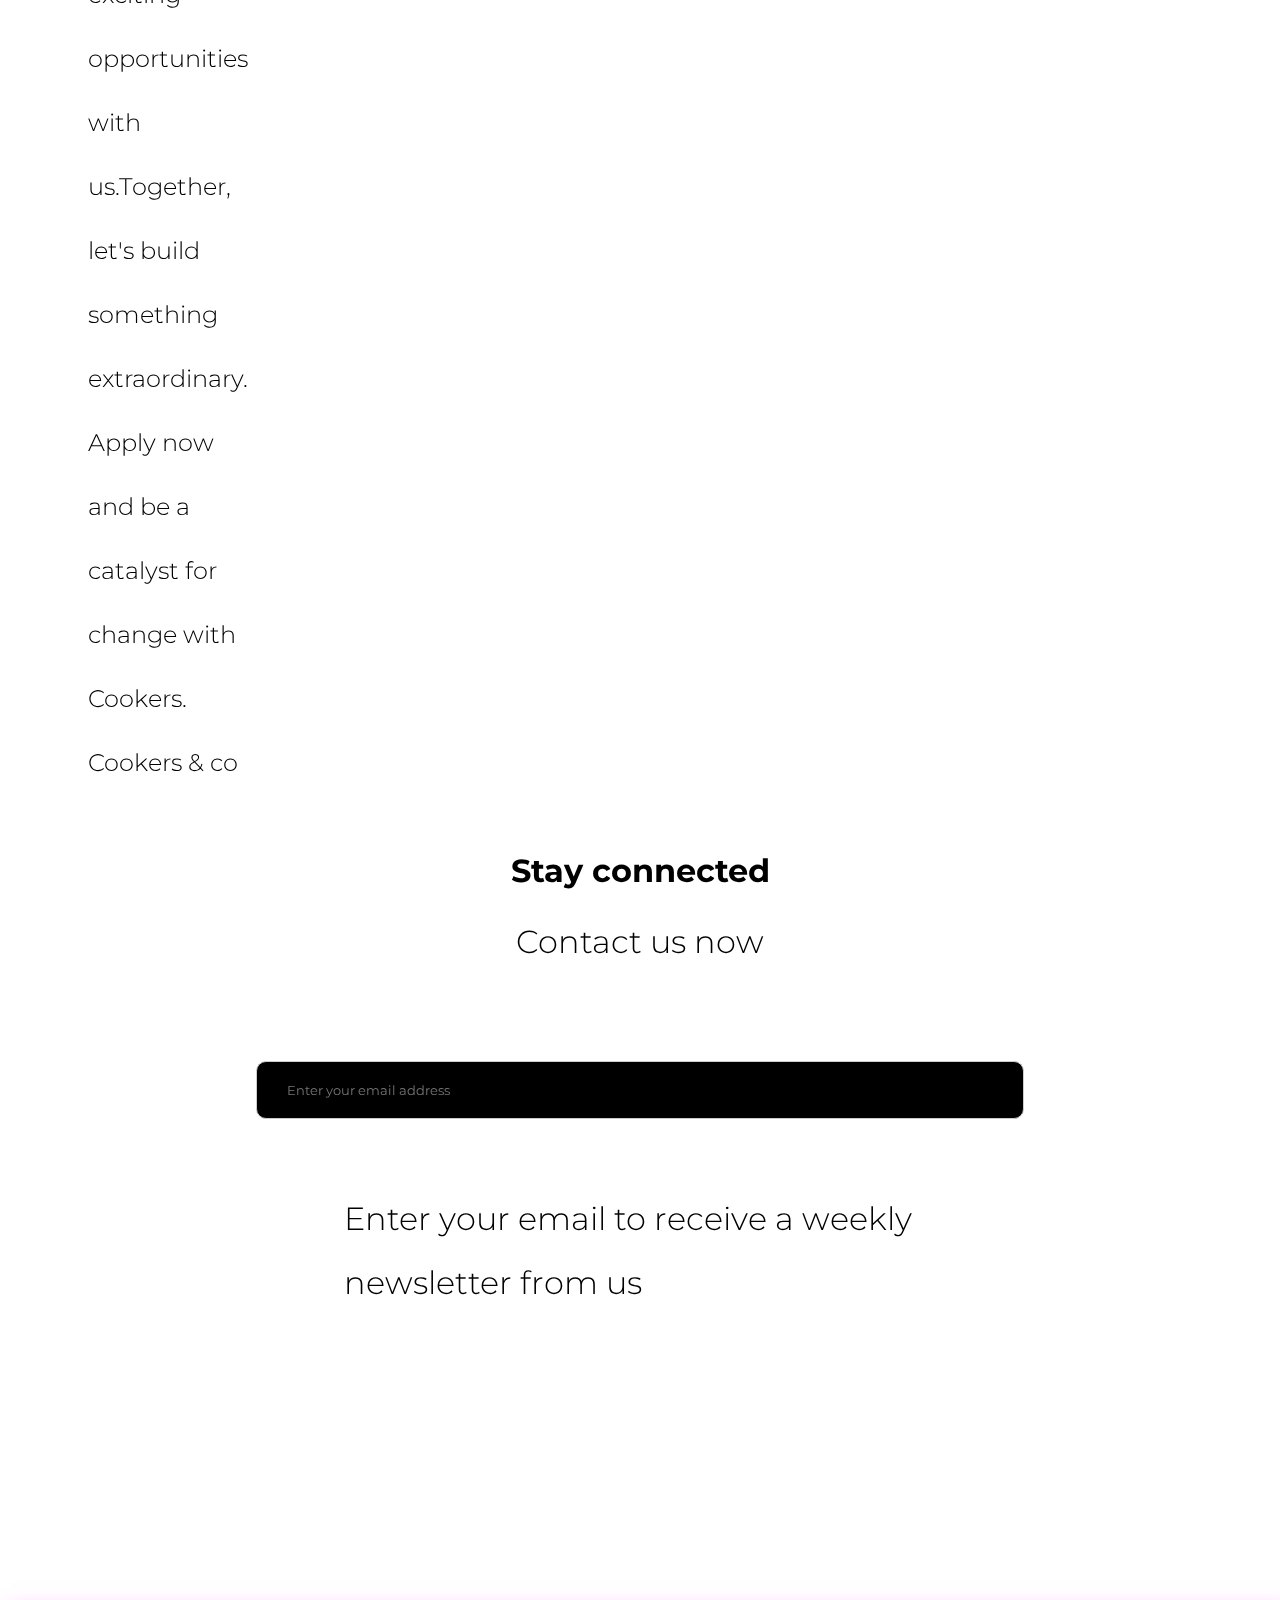
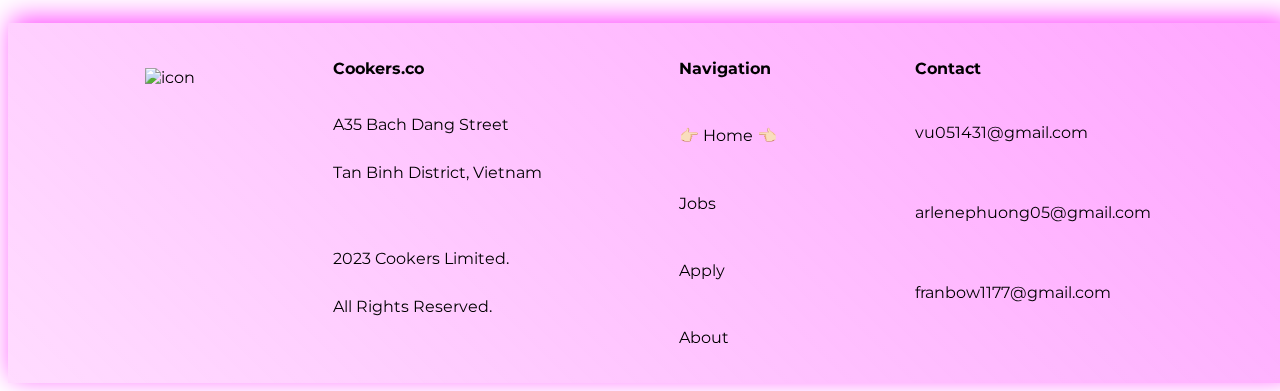
==== commit a7cfe616: "navgation decoration" ====
--- a/index.html
+++ b/index.html
@@ -17,17 +17,18 @@
       <div class="s-40 bl-25 r-10 ln-1 top-400"></div>
 
 
-  <!-- navbar -->
-      <header class="h-10 pd-h-5 jtf-btw alit-ct">
+    <!-- navbar -->
+    <header class="h-10 pd-h-5 jtf-btw alit-ct">
         <h1>Cookers</h1>
         <div class="jtf-evl bs-4 a-color">
-            <a href="index.html">Home</a>
-            <a href="jobs.html">Jobs</a>
-            <a href="apply.html">Apply</a>
-            <a href="about.html">About</a>
+            <a href="index.html" class="fs-2r">👉🏻 Home 👈🏻</a>
+            <a href="jobs.html" class="fs-2r">Jobs</a>
+            <a href="apply.html" class="fs-2r">Apply</a>
+            <a href="about.html" class="fs-2r">About</a>
         </div>
-        <strong id="hd-su">Sign up</strong>
+        <a href="enhancement.html" class="fs-2r">Enhancement ✨</a>
     </header>
+
 
     <div class="h-90 pd-h-5 jtf-btw">
         <div class="bs-5 ct-r jtf-cl-st">
@@ -129,7 +130,7 @@
     </section>
 
 
-    <footer class="w-100 h-40 jtf-evl alit-ct">
+    <footer class="w-100 h-40 jtf-evl alit-ct sd card">
 
       <img class="img h-30" src="/assets/icon/cooker.png" alt="icon">
 
@@ -141,7 +142,7 @@
 
       <div class="h-80pc jtf-cl-btw a-color">
           <strong>Navigation</strong>
-          <a href="index.html" class="fs-2r">Home</a>
+          <a href="index.html" class="fs-2r">👉🏻 Home 👈🏻</a>
           <a href="jobs.html" class="fs-2r">Jobs</a>
           <a href="apply.html" class="fs-2r">Apply</a>
           <a href="about.html" class="fs-2r">About</a>
--- a/css/styles.css
+++ b/css/styles.css
@@ -164,13 +164,7 @@
       justify-content: space-between;
       align-items: stretch !important;
   }
-  header .button-90 { 
-      display: none;
-  }
-
-  header div a { 
-      background-color: transparent;
-  }
+
 
 
   #cl {
@@ -793,6 +787,7 @@
 
 img:hover { 
   scale: 1.2;
+  rotate: 10deg;
   transition: all 0.4s ease-in;
 }
 
@@ -1301,7 +1296,7 @@
 
 
 .sd { 
-  box-shadow: var(--custom1-color) 0px 8px 24px;
+  box-shadow: var(--custom1-color) 3px -5px 25px;
 }
 
 
@@ -1373,7 +1368,8 @@
   border: 1px solid #ccc;
   border-radius: 10px;
   box-sizing: border-box;
-  background-color: white;
+  background-color: var(--primary-color);
+  color: var(--secondary-color);
 }
 
 /* table */
@@ -1440,7 +1436,7 @@
 
 
 /* anchor links transition */
-.a-color a{
+a {
   text-decoration: none;
   transition: .5s;
 }
@@ -1456,4 +1452,20 @@
 
 .a-clr-drk a:hover{
   color: black;
+}
+
+
+
+
+
+
+
+fieldset input { 
+  width: 25px; 
+  height: 25px;
+}
+
+header a { 
+  text-decoration: none;
+  font-size: 1.5rem;
 }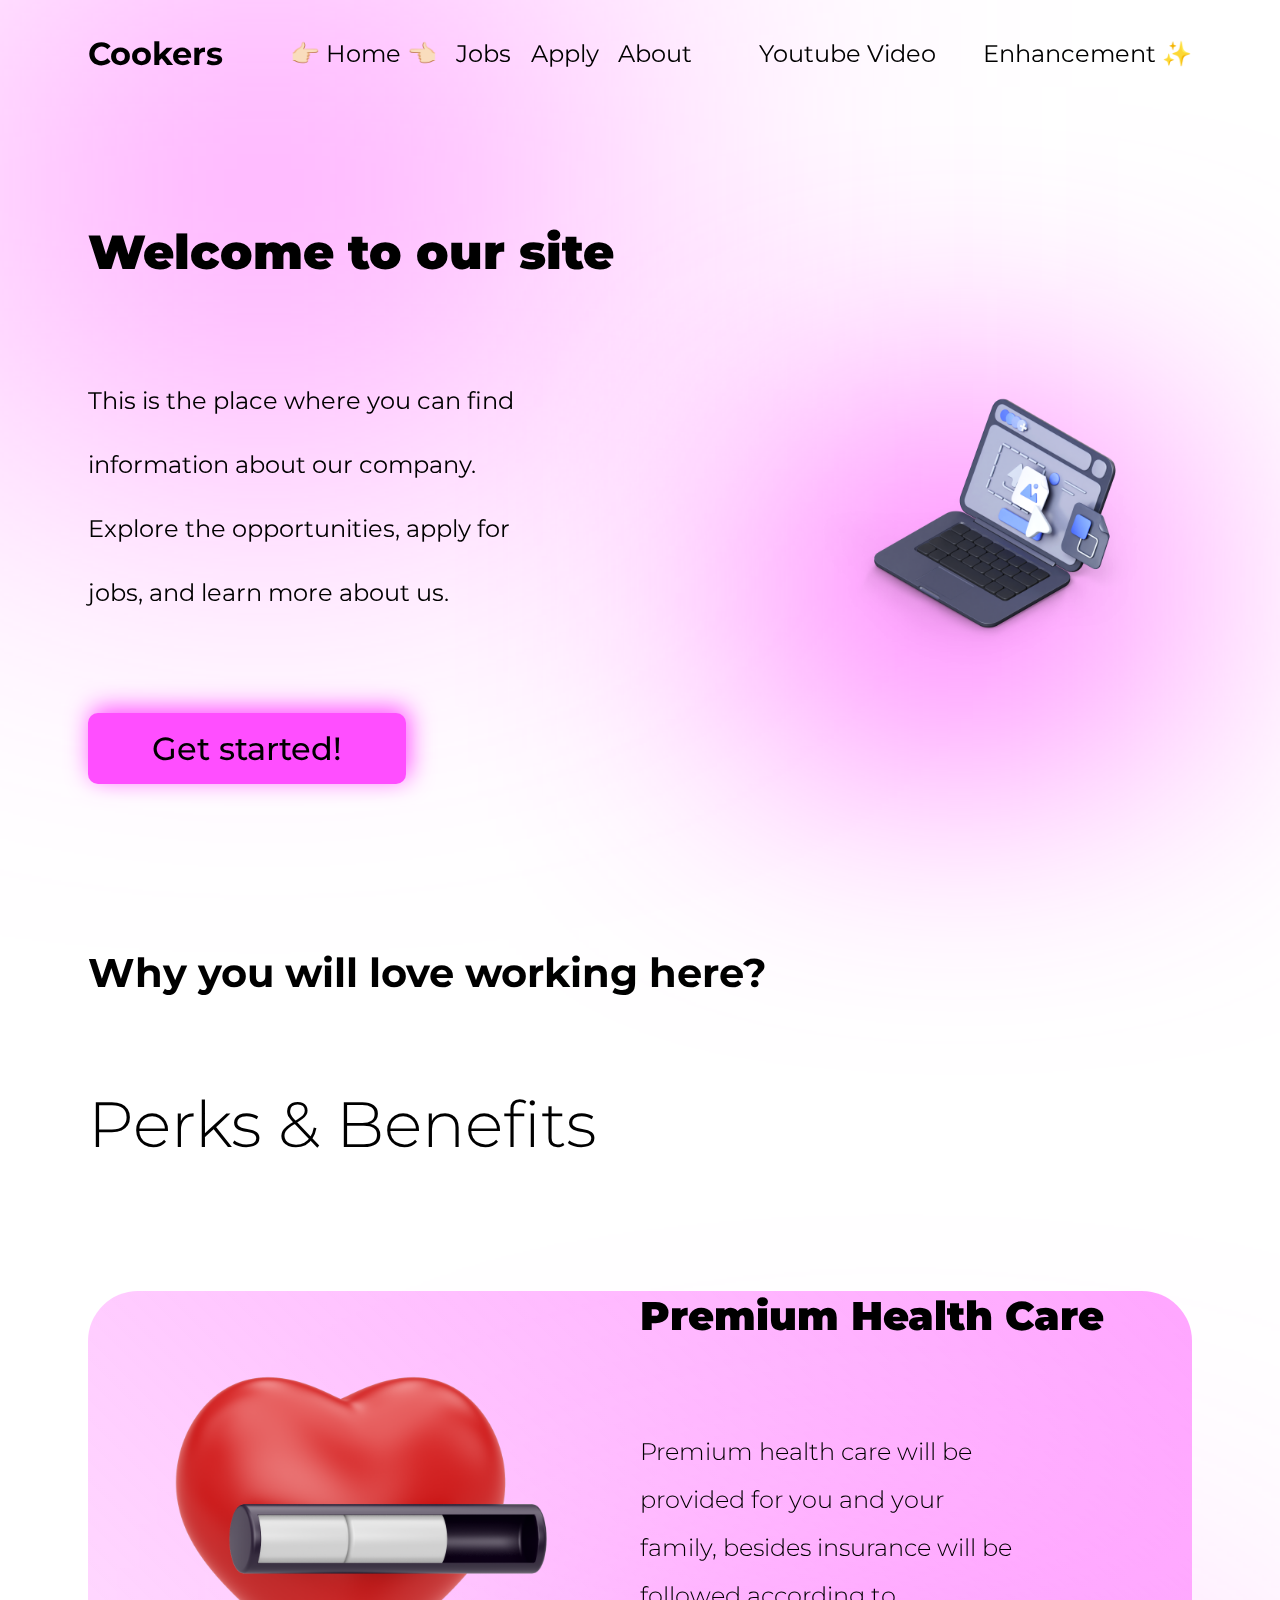
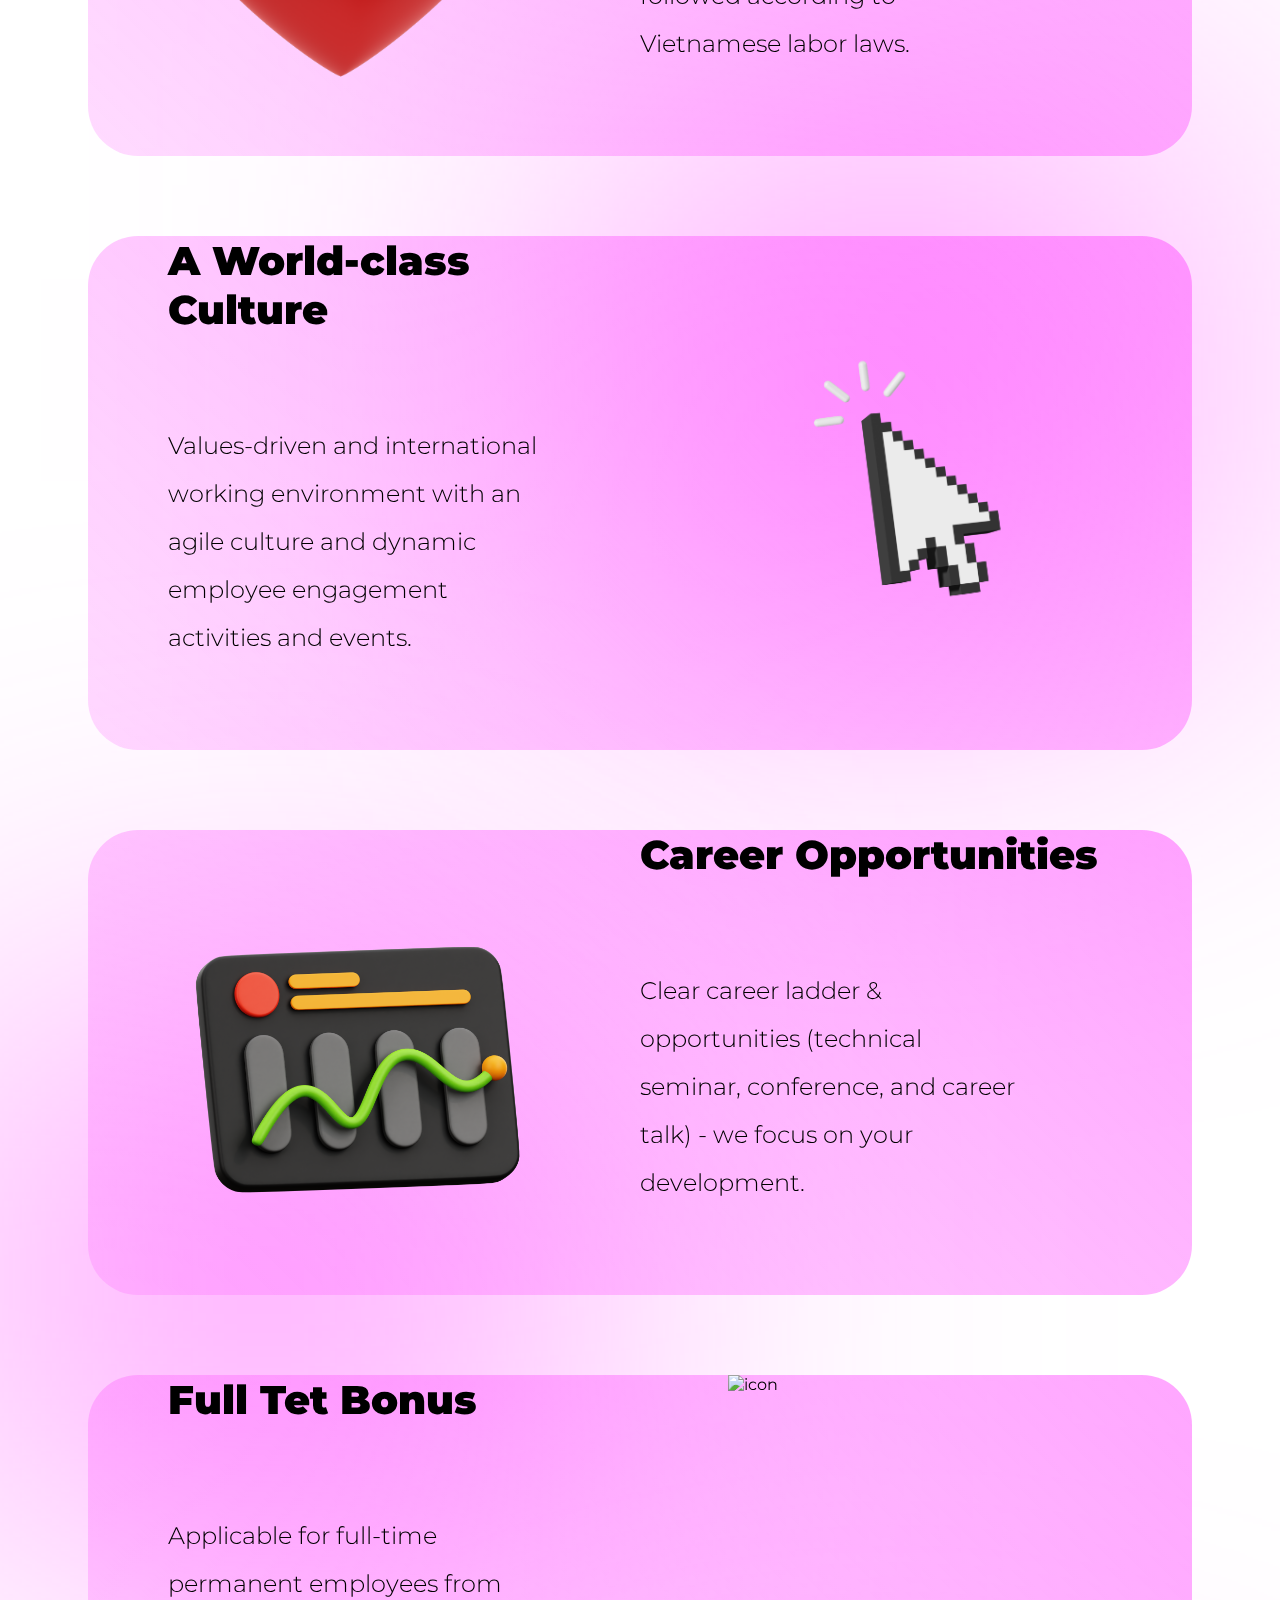
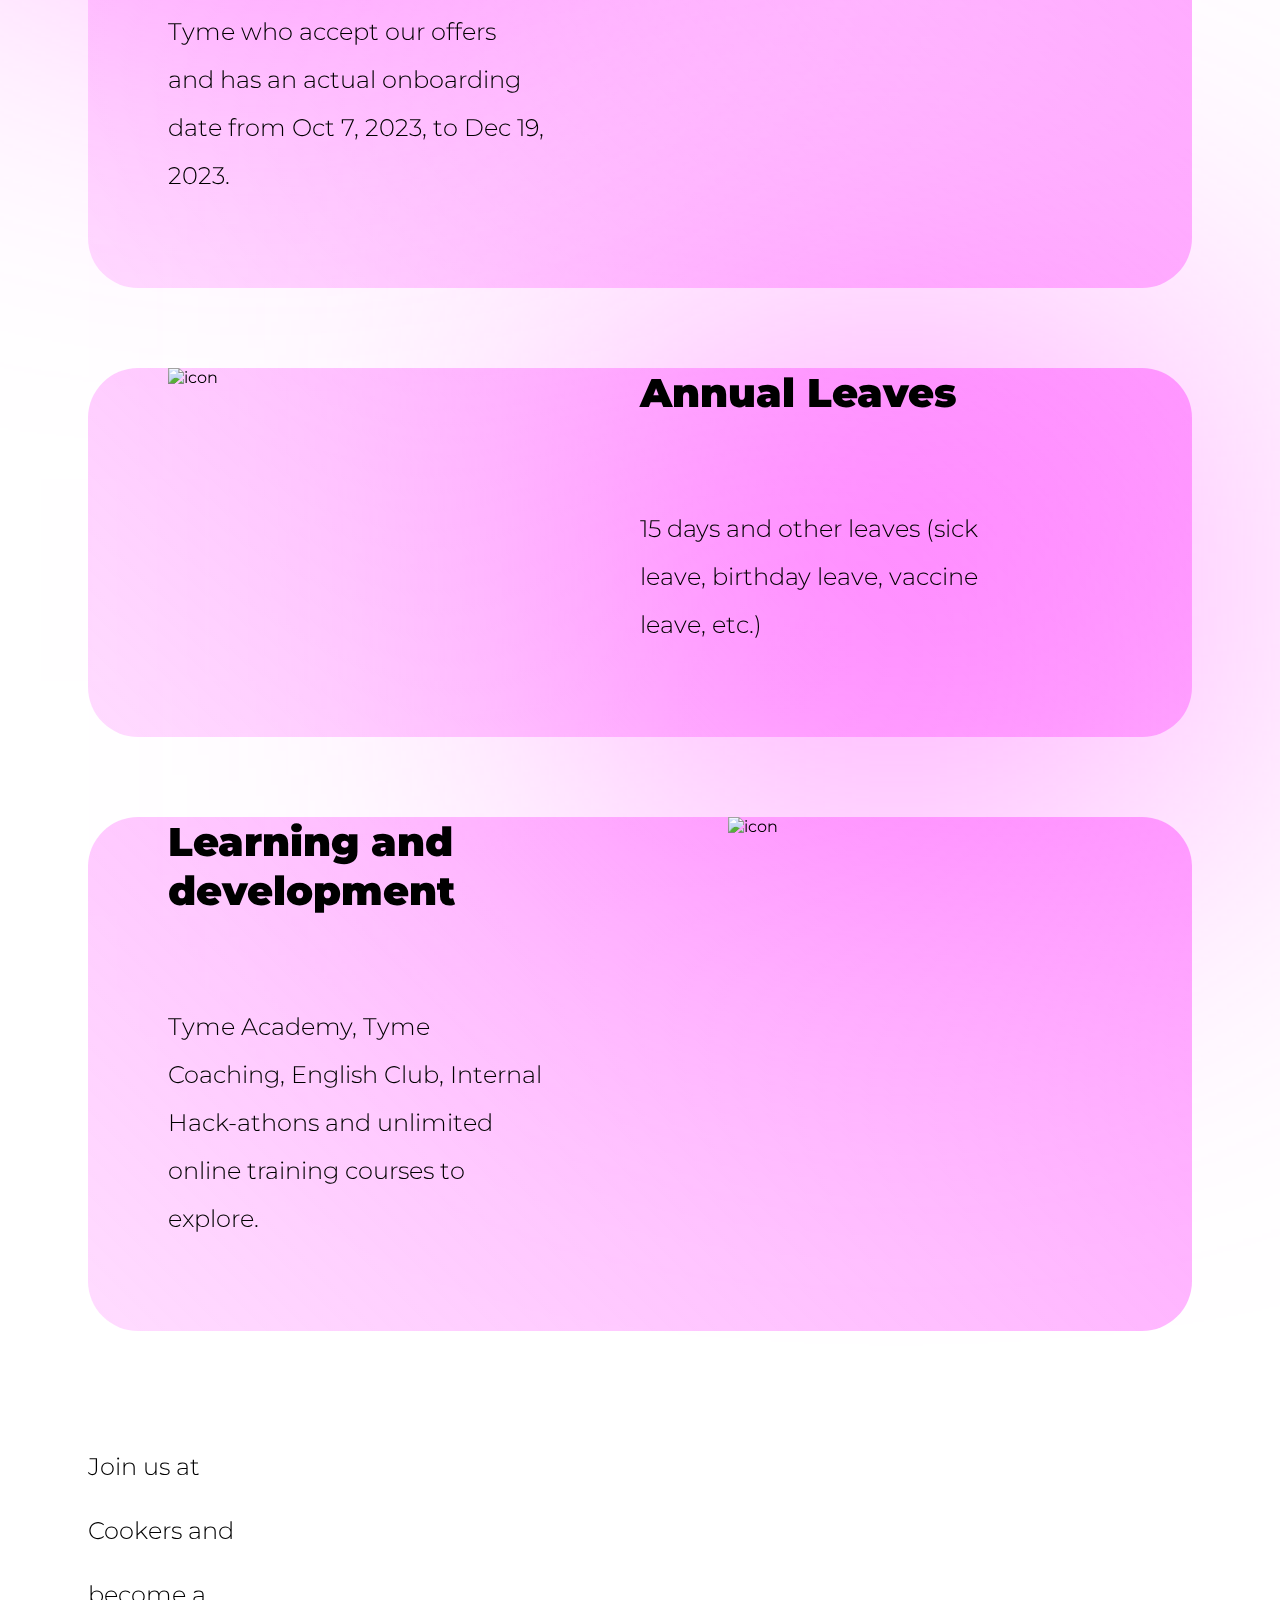
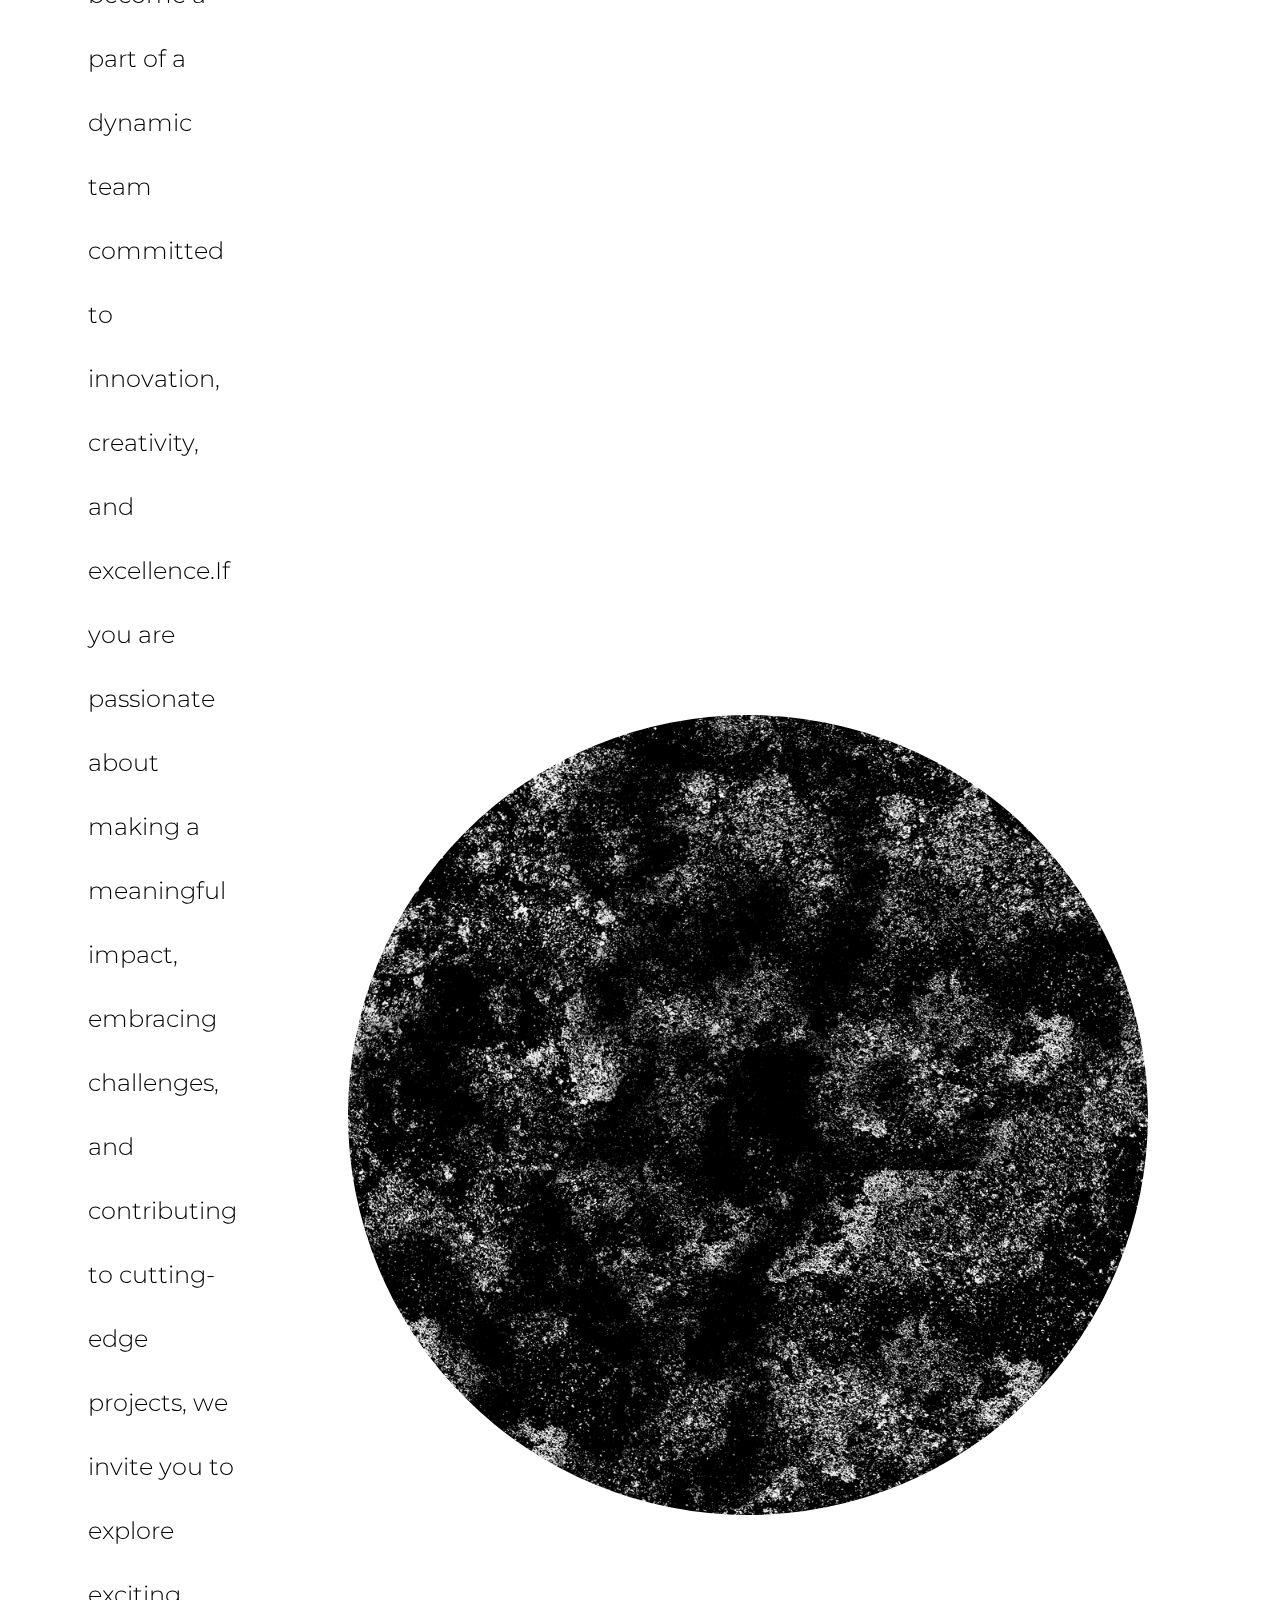
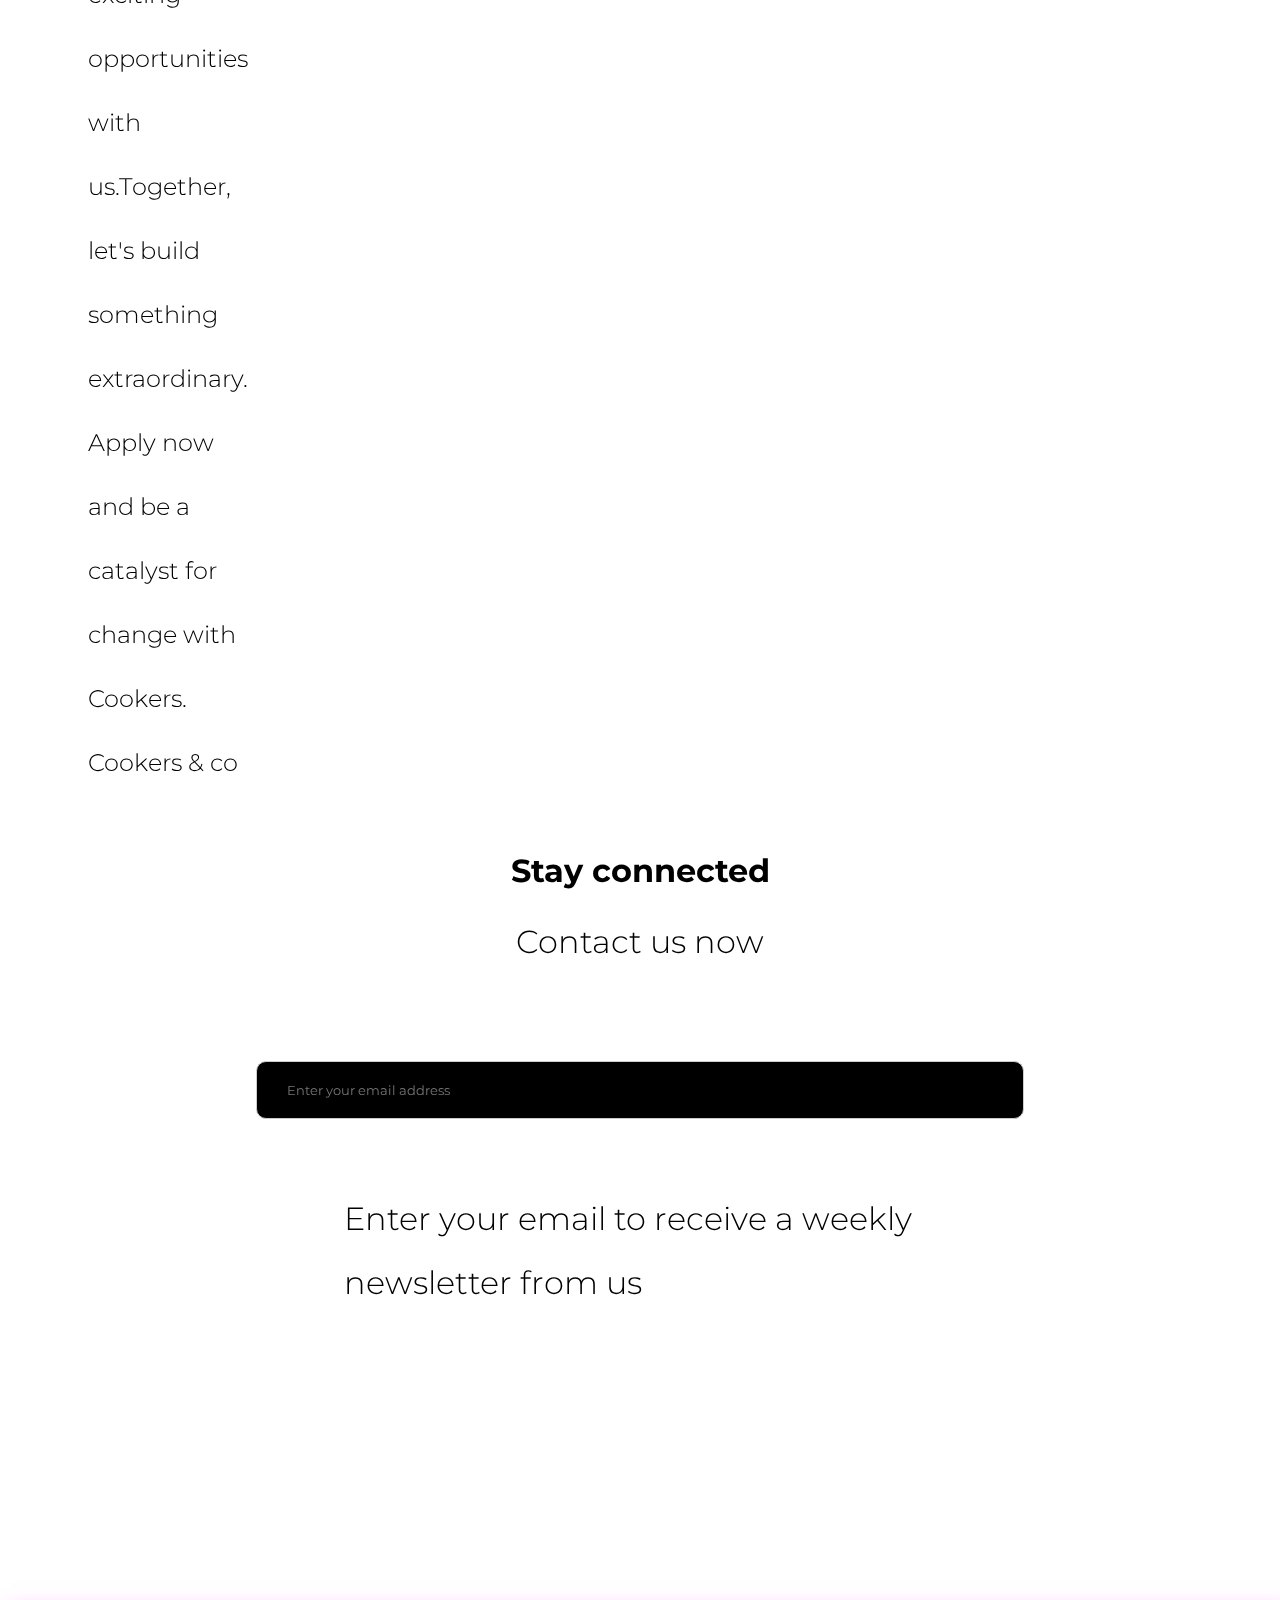
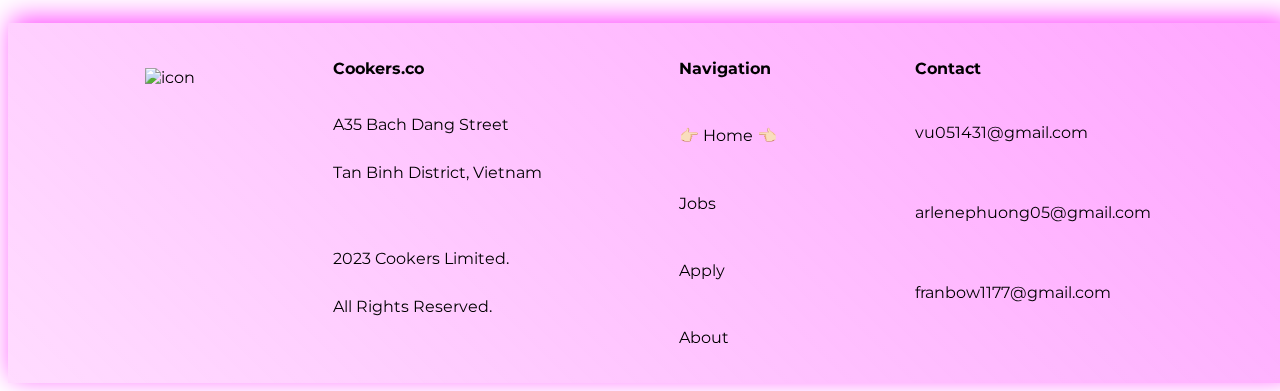
==== commit 7649f34f: "loser" ====
--- a/index.html
+++ b/index.html
@@ -18,14 +18,15 @@
 
 
     <!-- navbar -->
-    <header class="h-10 pd-h-5 jtf-btw alit-ct">
+    <header class="h-10 pd-h-5 jtf-btw alit-ct a-color">
         <h1>Cookers</h1>
-        <div class="jtf-evl bs-4 a-color">
+        <div class="jtf-evl bs-4">
             <a href="index.html" class="fs-2r">👉🏻 Home 👈🏻</a>
             <a href="jobs.html" class="fs-2r">Jobs</a>
             <a href="apply.html" class="fs-2r">Apply</a>
             <a href="about.html" class="fs-2r">About</a>
         </div>
+        <a href="">Youtube Video</a>
         <a href="enhancement.html" class="fs-2r">Enhancement ✨</a>
     </header>
 
